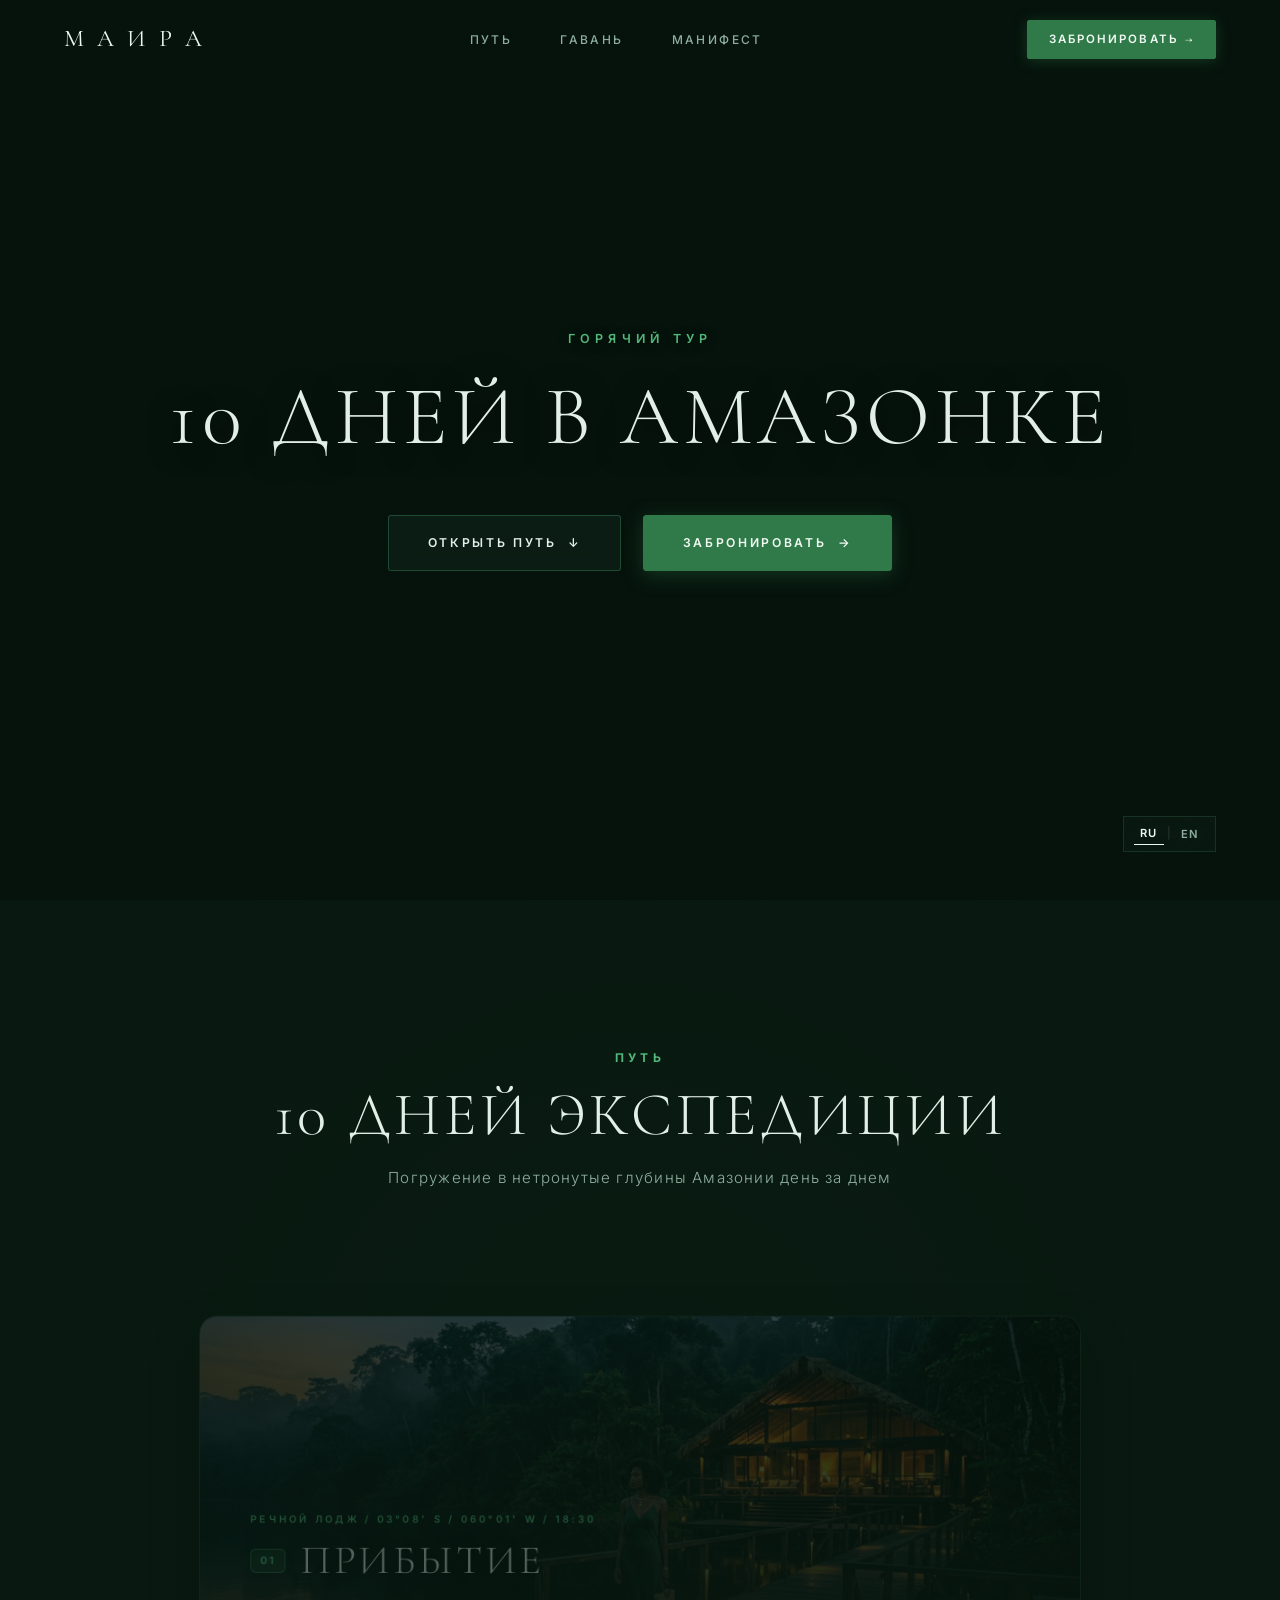
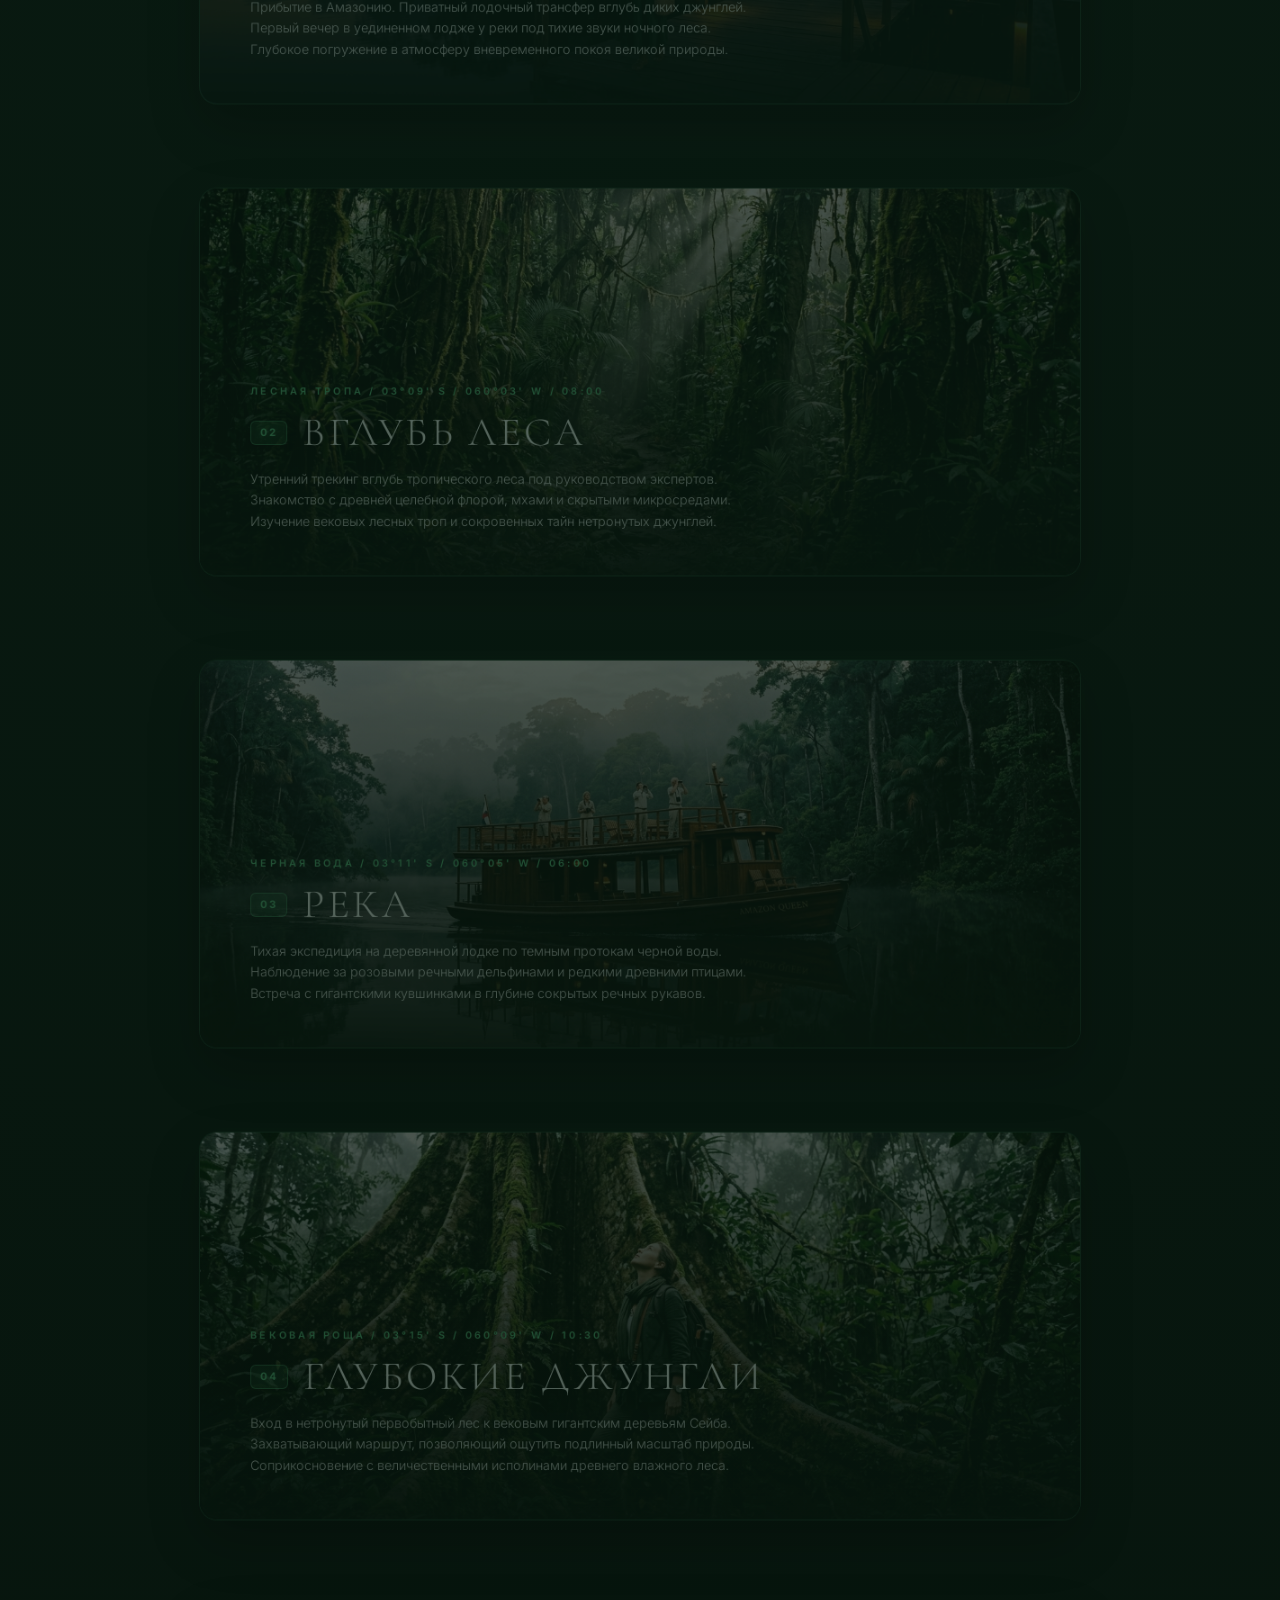
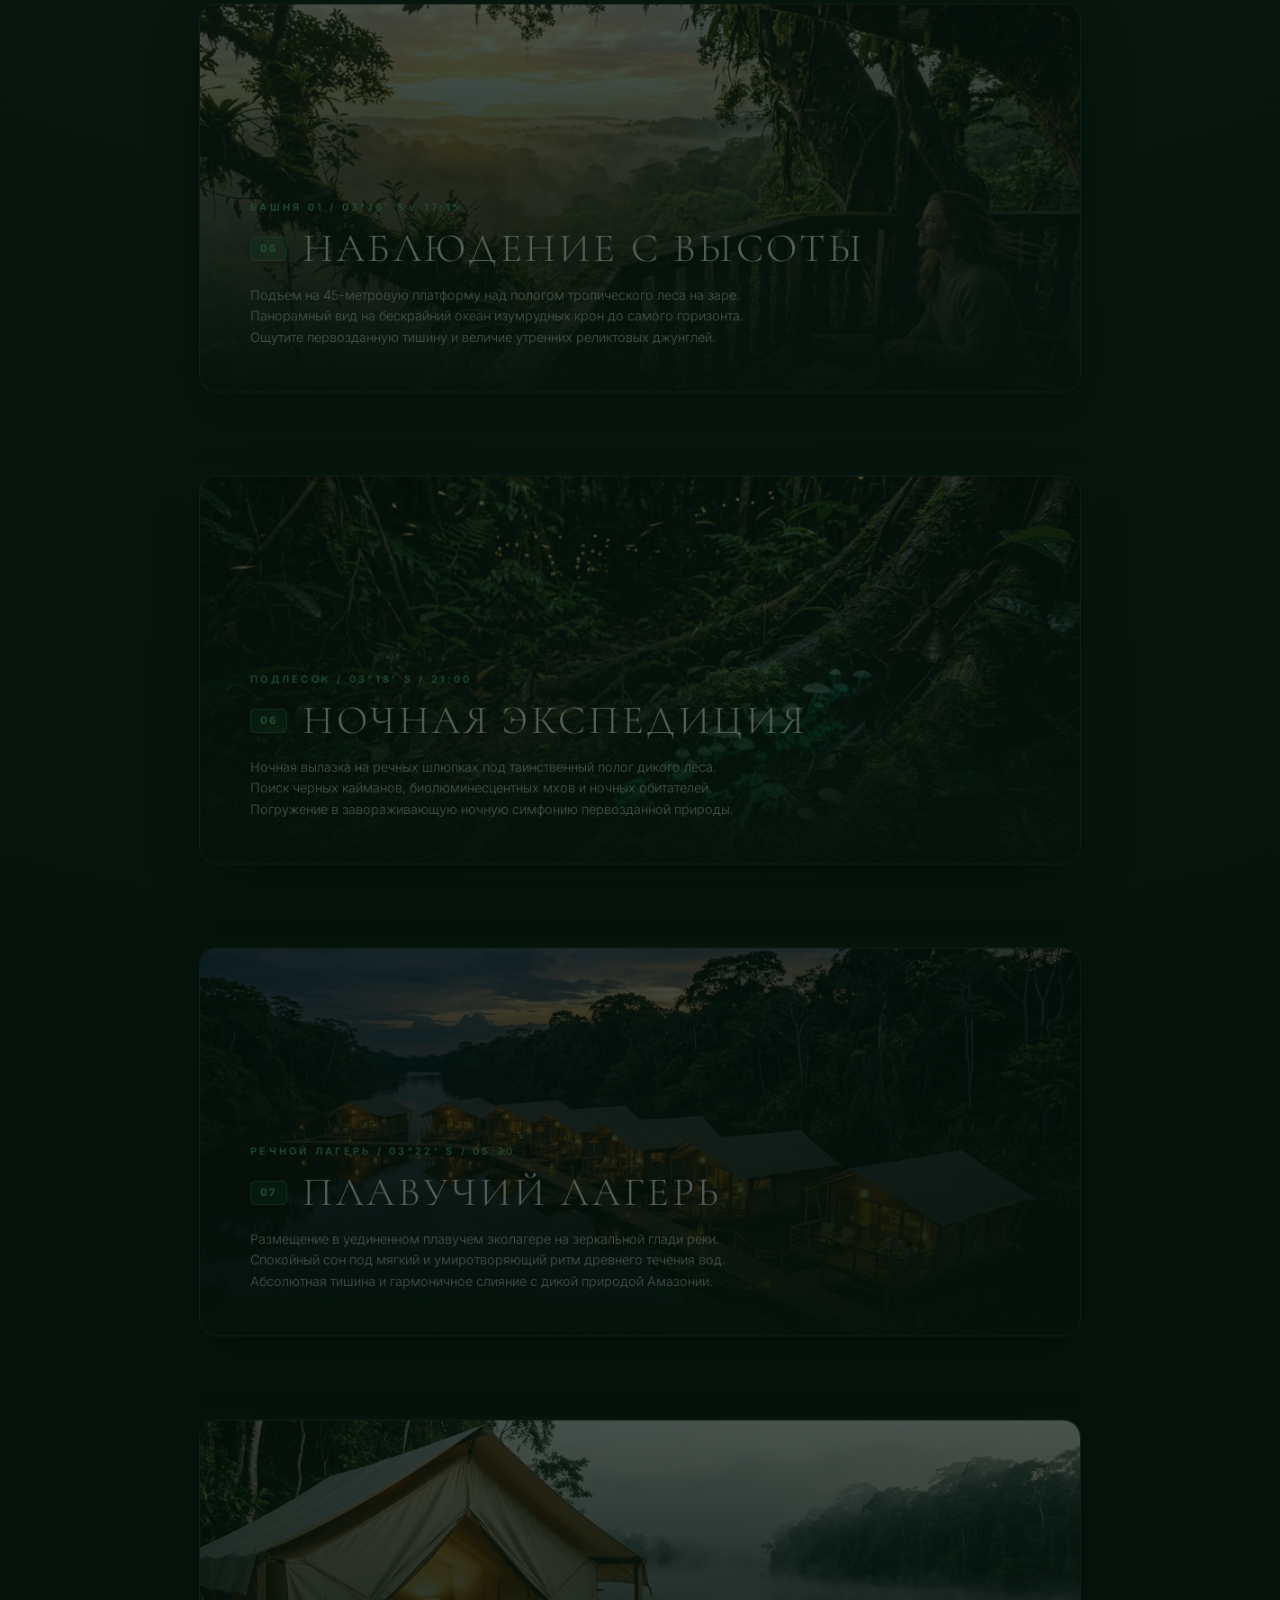
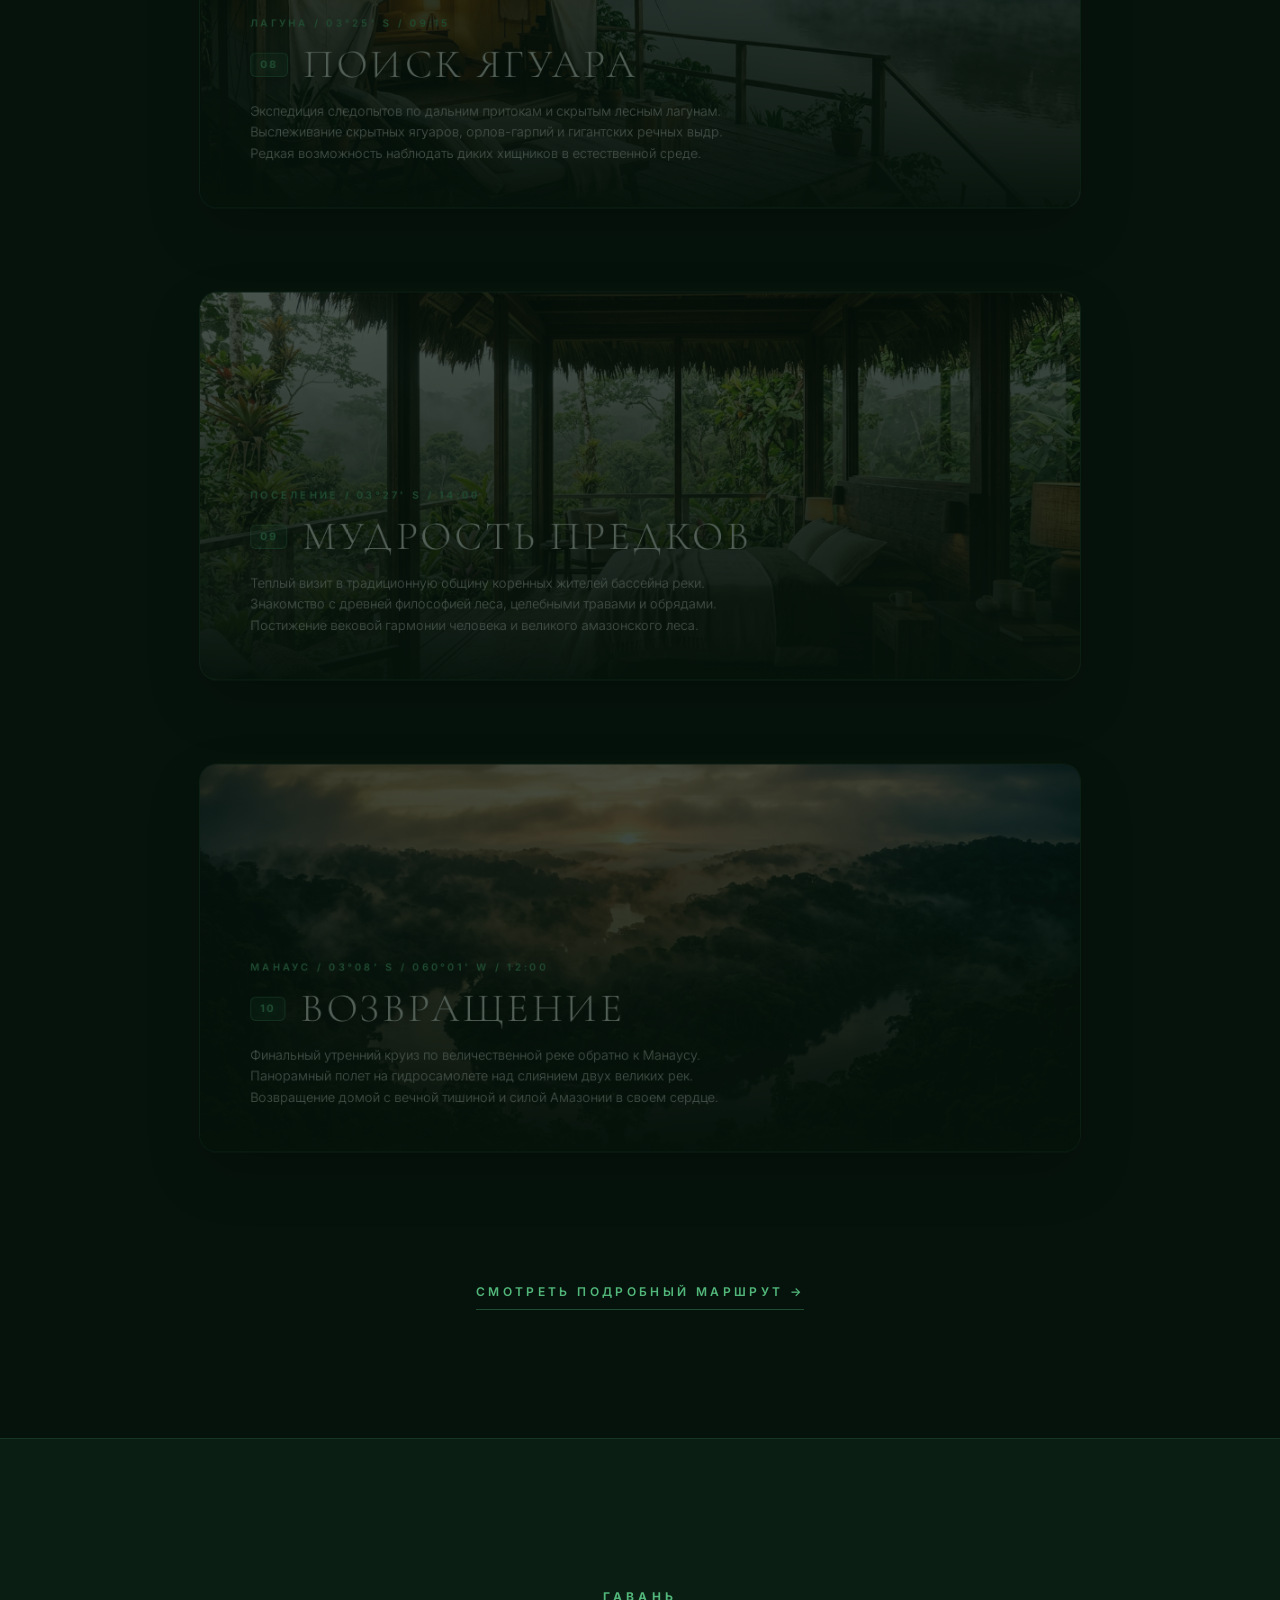
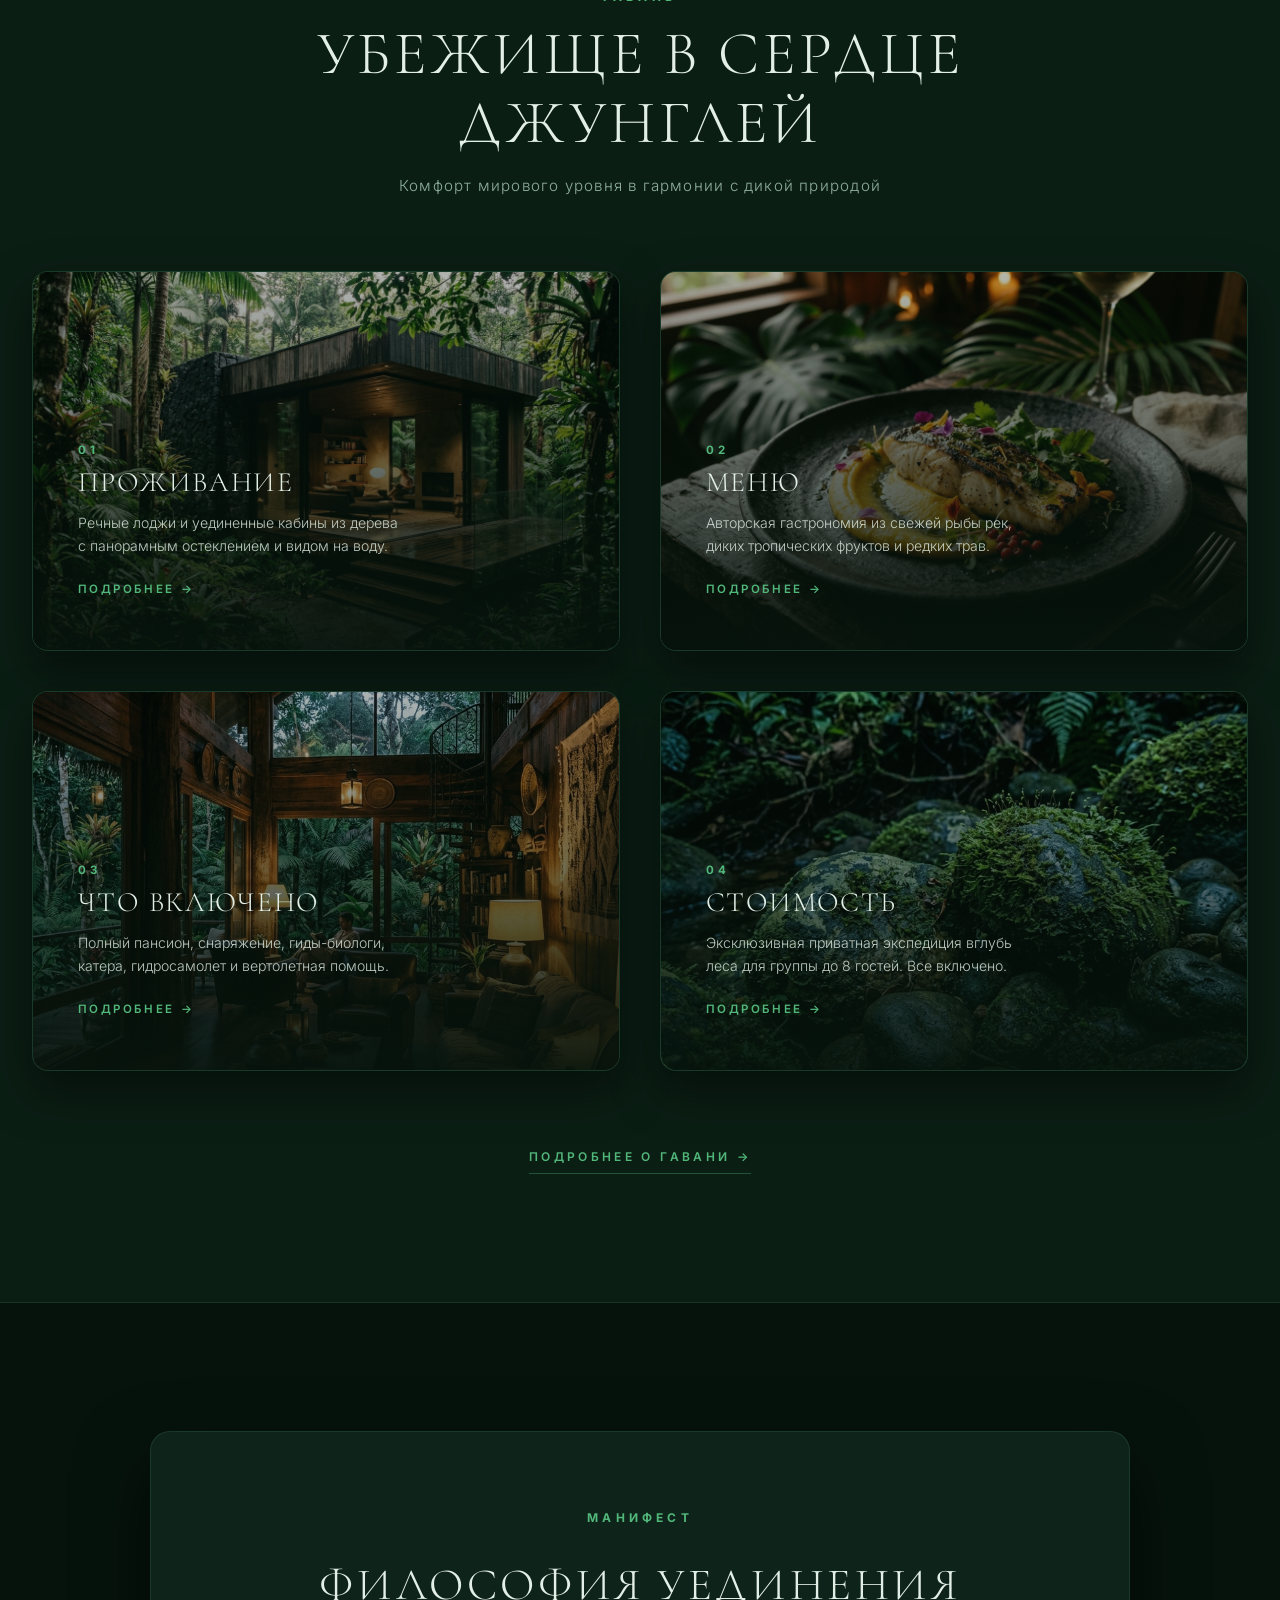
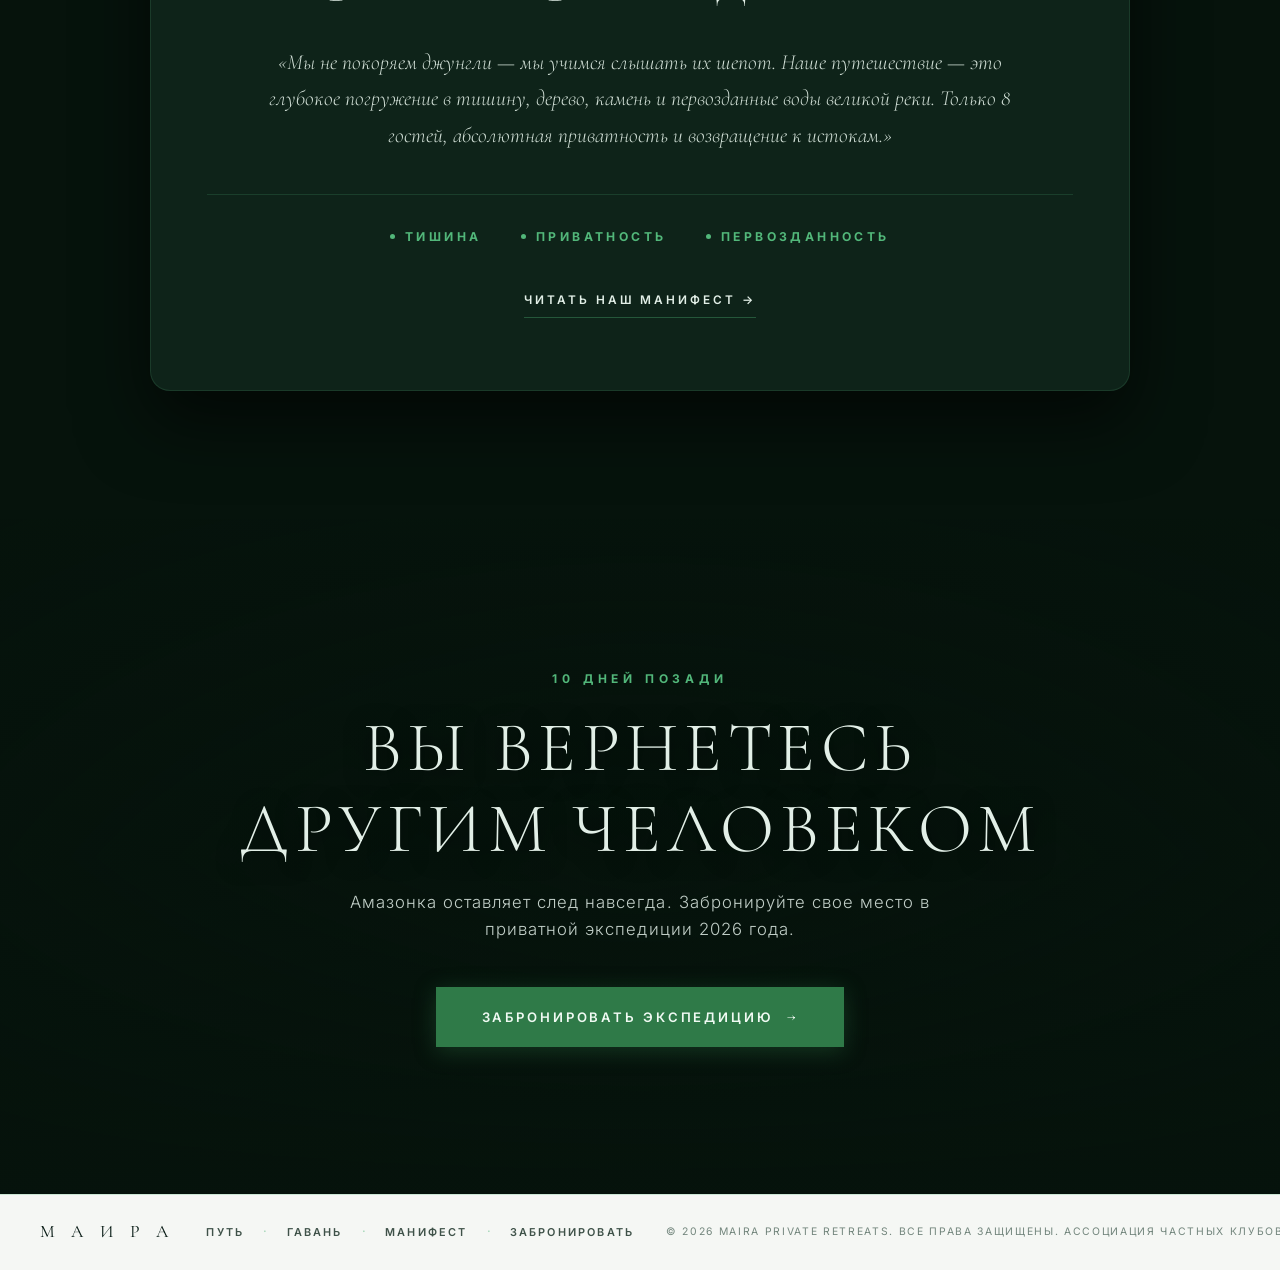
==== index.html @ fe6df848 "style: geometric equal-length lines across all 10 Journey cards and Havens blocks" ====
<!DOCTYPE html>
<html lang="ru">
<head>
  <meta charset="UTF-8">
  <meta name="viewport" content="width=device-width, initial-scale=1.0">
  <title data-translate="site_title">М А И Р А — 10 Дней в Амазонке | Приватная Экспедиция</title>
  <meta name="description" content="Приватная 10-дневная люкс-экспедиция в нетронутое сердце джунглей Амазонки. Убежище тишины, дерева, камня и первозданных вод. Всего 8 гостей.">
  <meta name="keywords" content="Маира, Амазония, экспедиция в Амазонку, приватный тур, экотуризм, люкс отдых, джунгли">
  <meta name="author" content="MAIRA Private Retreats">
  <meta name="robots" content="index, follow">
  
  <!-- Canonical & Alternate -->
  <link rel="canonical" href="https://sokolovskiy20.github.io/maira-amazonia/">
  
  <!-- Favicon & Brand Icons -->
  <link rel="icon" type="image/svg+xml" href="assets/favicon.svg">
  <link rel="alternate icon" type="image/svg+xml" href="assets/favicon.svg">
  <meta name="theme-color" content="#06130C">
  
  <!-- Open Graph / Social Sharing -->
  <meta property="og:type" content="website">
  <meta property="og:site_name" content="MAIRA Amazonia">
  <meta property="og:title" content="М А И Р А — 10 Дней в Амазонке">
  <meta property="og:description" content="Приватная 10-дневная экспедиция в нетронутое сердце джунглей Амазонки. Тишина, первозданность и комфорт для 8 гостей.">
  <meta property="og:image" content="https://sokolovskiy20.github.io/maira-amazonia/assets/hero.jpg">
  <meta property="og:url" content="https://sokolovskiy20.github.io/maira-amazonia/">
  <meta property="og:locale" content="ru_RU">
  
  <!-- Twitter Card -->
  <meta name="twitter:card" content="summary_large_image">
  <meta name="twitter:title" content="М А И Р А — 10 Дней в Амазонке">
  <meta name="twitter:description" content="Приватная 10-дневная экспедиция в нетронутое сердце джунглей Амазонки.">
  <meta name="twitter:image" content="https://sokolovskiy20.github.io/maira-amazonia/assets/hero.jpg">
  
  <!-- JSON-LD Structured Data -->
  <script type="application/ld+json">
  {
    "@context": "https://schema.org",
    "@type": "TouristTrip",
    "name": "MAIRA — 10 Days Deep Amazon Expedition",
    "description": "Exclusive 10-day private rainforest expedition in the Amazon basin for up to 8 guests.",
    "touristType": ["Eco-tourism", "Luxury Travel"],
    "offers": {
      "@type": "Offer",
      "priceCurrency": "USD",
      "price": "14900",
      "availability": "https://schema.org/InStock"
    },
    "provider": {
      "@type": "TravelAgency",
      "name": "MAIRA Private Retreats",
      "url": "https://sokolovskiy20.github.io/maira-amazonia/"
    }
  }
  </script>
  
  <!-- Fonts: Cormorant Garamond for Serif headers & Inter for Grotesque UI -->
  <link rel="preconnect" href="https://fonts.googleapis.com">
  <link rel="preconnect" href="https://fonts.gstatic.com" crossorigin>
  <link href="https://fonts.googleapis.com/css2?family=Cormorant+Garamond:ital,wght@0,300;0,400;0,500;0,600;1,300;1,400&family=Inter:wght@200;300;400;500;600;700&display=swap" rel="stylesheet">
  
  <link rel="stylesheet" href="style.css?v=v206_geometric_line_balance">
</head>
<body>

  <!-- Navigation bar (Glassmorphism) -->
  <nav class="nav-bar">
    <div class="nav-container">
      <a href="index.html" class="nav-logo" data-translate="brand_logo">М А И Р А</a>
      
      <div class="nav-links">
        <a href="journey.html" class="nav-link"><span data-translate="nav_journey">ПУТЬ</span></a>
        <a href="havens.html" class="nav-link"><span data-translate="nav_havens">ГАВАНЬ</span></a>
        <a href="manifesto.html" class="nav-link"><span data-translate="nav_manifesto">МАНИФЕСТ</span></a>
      </div>

      <div class="nav-actions">
        <a href="book.html" class="nav-cta-btn" data-translate="nav_cta">ЗАБРОНИРОВАТЬ <span class="arrow">→</span></a>
      </div>
    </div>
  </nav>

  <!-- Mobile Menu Button -->
  <button class="mobile-nav-toggle" aria-label="Toggle navigation">
    <span class="bar"></span>
    <span class="bar"></span>
  </button>

  <!-- Mobile Overlay Menu -->
  <div class="mobile-menu">
    <div class="mobile-links">
      <a href="journey.html" class="mobile-link"><span data-translate="nav_journey">ПУТЬ</span></a>
      <a href="havens.html" class="mobile-link"><span data-translate="nav_havens">ГАВАНЬ</span></a>
      <a href="manifesto.html" class="mobile-link"><span data-translate="nav_manifesto">МАНИФЕСТ</span></a>
      <a href="book.html" class="mobile-cta-btn" data-translate="nav_cta">ЗАБРОНИРОВАТЬ <span class="arrow">→</span></a>
    </div>
  </div>

  <!-- =========================================================================
       01 — HERO SCREEN (CINEMATIC 100VH)
       ========================================================================= -->
  <section id="sec-hero" class="home-hero-cinematic">
    <div class="hero-video-wrapper">
      <video autoplay muted loop playsinline class="hero-video-el">
        <source src="assets/hero.mp4" type="video/mp4">
      </video>
    </div>
    <div class="hero-overlay"></div>
    
    <div class="hero-center-group">
      <span class="hero-top-label" data-translate="home_h_sub_tag">ГОРЯЧИЙ ТУР</span>
      <h1 class="hero-display-title" data-translate="home_h_title">10 ДНЕЙ В АМАЗОНКЕ</h1>
      
      <!-- 2 Buttons Side-by-Side -->
      <div class="hero-buttons-row">
        <a href="#sec-journey" class="hero-btn-glass">
          <span data-translate="home_btn_journey">ОТКРЫТЬ ПУТЬ</span>
          <span class="arrow">↓</span>
        </a>
        <a href="book.html" class="hero-btn-palm">
          <span data-translate="hero_btn_book_text">ЗАБРОНИРОВАТЬ</span>
          <span class="arrow">→</span>
        </a>
      </div>
    </div>
  </section>


  <!-- =========================================================================
       02 — THE JOURNEY (10 VERTICAL CARDS WITH IPHONE NOTIFICATION SCROLL EFFECT)
       ========================================================================= -->
  <section id="sec-journey" class="home-journey-section">
    <div class="sec-header-center">
      <span class="sec-label" data-translate="nav_journey">ПУТЬ</span>
      <h2 class="sec-title" data-translate="home_journey_title">10 ДНЕЙ ЭКСПЕДИЦИИ</h2>
      <p class="sec-subtitle" data-translate="home_journey_sub">Погружение в нетронутые глубины Амазонии день за днем</p>
    </div>

    <!-- iPhone-style Notification Stack Container -->
    <div class="iphone-stack-wrapper">
      <div class="iphone-scroll-stack" id="iphone-journey-stack">
        
        <!-- Day 01 -->
        <article class="iphone-card" data-day="1">
          <div class="iphone-card-bg">
            <img src="assets/day1.jpg" alt="Arrival" loading="lazy">
          </div>
          <div class="iphone-card-gradient"></div>
          <div class="iphone-card-content">
            <div class="iphone-card-meta" data-translate="day1_meta">РЕЧНОЙ ЛОДЖ / 03°08' S / 060°01' W / 18:30</div>
            <div class="iphone-card-header">
              <span class="iphone-day-num">01</span>
              <h3 class="iphone-card-title" data-translate="home_day1_title">ПРИБЫТИЕ</h3>
            </div>
            <p class="iphone-card-desc" data-translate="home_day1_desc">Прибытие в Амазонию. Приватный лодочный трансфер вглубь диких джунглей.<br>Первый вечер в уединенном лодже у реки под тихие звуки ночного леса.<br>Глубокое погружение в атмосферу вневременного покоя великой природы.</p>
          </div>
        </article>

        <!-- Day 02 -->
        <article class="iphone-card" data-day="2">
          <div class="iphone-card-bg">
            <img src="assets/day2.jpg" alt="Into the Forest" loading="lazy">
          </div>
          <div class="iphone-card-gradient"></div>
          <div class="iphone-card-content">
            <div class="iphone-card-meta" data-translate="day2_meta">ЛЕСНАЯ ТРОПА / 03°09' S / 060°03' W / 08:00</div>
            <div class="iphone-card-header">
              <span class="iphone-day-num">02</span>
              <h3 class="iphone-card-title" data-translate="home_day2_title">ВГЛУБЬ ЛЕСА</h3>
            </div>
            <p class="iphone-card-desc" data-translate="home_day2_desc">Утренний трекинг вглубь тропического леса под руководством экспертов.<br>Знакомство с древней целебной флорой, мхами и скрытыми микросредами.<br>Изучение вековых лесных троп и сокровенных тайн нетронутых джунглей.</p>
          </div>
        </article>

        <!-- Day 03 -->
        <article class="iphone-card" data-day="3">
          <div class="iphone-card-bg">
            <img src="assets/day3.jpg" alt="River" loading="lazy">
          </div>
          <div class="iphone-card-gradient"></div>
          <div class="iphone-card-content">
            <div class="iphone-card-meta" data-translate="day3_meta">ЧЕРНАЯ ВОДА / 03°11' S / 060°05' W / 06:00</div>
            <div class="iphone-card-header">
              <span class="iphone-day-num">03</span>
              <h3 class="iphone-card-title" data-translate="home_day3_title">РЕКА</h3>
            </div>
            <p class="iphone-card-desc" data-translate="home_day3_desc">Тихая экспедиция на деревянной лодке по темным протокам черной воды.<br>Наблюдение за розовыми речными дельфинами и редкими древними птицами.<br>Встреча с гигантскими кувшинками в глубине сокрытых речных рукавов.</p>
          </div>
        </article>

        <!-- Day 04 -->
        <article class="iphone-card" data-day="4">
          <div class="iphone-card-bg">
            <img src="assets/day4.jpg" alt="Deep Jungle" loading="lazy">
          </div>
          <div class="iphone-card-gradient"></div>
          <div class="iphone-card-content">
            <div class="iphone-card-meta" data-translate="day4_meta">ВЕКОВАЯ РОЩА / 03°15' S / 060°09' W / 10:30</div>
            <div class="iphone-card-header">
              <span class="iphone-day-num">04</span>
              <h3 class="iphone-card-title" data-translate="home_day4_title">ГЛУБОКИЕ ДЖУНГЛИ</h3>
            </div>
            <p class="iphone-card-desc" data-translate="home_day4_desc">Вход в нетронутый первобытный лес к вековым гигантским деревьям Сейба.<br>Захватывающий маршрут, позволяющий ощутить подлинный масштаб природы.<br>Соприкосновение с величественными исполинами древнего влажного леса.</p>
          </div>
        </article>

        <!-- Day 05 -->
        <article class="iphone-card" data-day="5">
          <div class="iphone-card-bg">
            <img src="assets/day5.jpg" alt="Canopy Observation" loading="lazy">
          </div>
          <div class="iphone-card-gradient"></div>
          <div class="iphone-card-content">
            <div class="iphone-card-meta" data-translate="day5_meta">БАШНЯ 01 / 03°16' S / 17:15</div>
            <div class="iphone-card-header">
              <span class="iphone-day-num">05</span>
              <h3 class="iphone-card-title" data-translate="home_day5_title">НАБЛЮДЕНИЕ С ВЫСОТЫ</h3>
            </div>
            <p class="iphone-card-desc" data-translate="home_day5_desc">Подъем на 45-метровую платформу над пологом тропического леса на заре.<br>Панорамный вид на бескрайний океан изумрудных крон до самого горизонта.<br>Ощутите первозданную тишину и величие утренних реликтовых джунглей.</p>
          </div>
        </article>

        <!-- Day 06 -->
        <article class="iphone-card" data-day="6">
          <div class="iphone-card-bg">
            <img src="assets/day6.jpg" alt="Night Expedition" loading="lazy">
          </div>
          <div class="iphone-card-gradient"></div>
          <div class="iphone-card-content">
            <div class="iphone-card-meta" data-translate="day6_meta">ПОДЛЕСОК / 03°18' S / 21:00</div>
            <div class="iphone-card-header">
              <span class="iphone-day-num">06</span>
              <h3 class="iphone-card-title" data-translate="home_day6_title">НОЧНАЯ ЭКСПЕДИЦИЯ</h3>
            </div>
            <p class="iphone-card-desc" data-translate="home_day6_desc">Ночная вылазка на речных шлюпках под таинственный полог дикого леса.<br>Поиск черных кайманов, биолюминесцентных мхов и ночных обитателей.<br>Погружение в завораживающую ночную симфонию первозданной природы.</p>
          </div>
        </article>

        <!-- Day 07 -->
        <article class="iphone-card" data-day="7">
          <div class="iphone-card-bg">
            <img src="assets/day7.jpg" alt="Floating Camp" loading="lazy">
          </div>
          <div class="iphone-card-gradient"></div>
          <div class="iphone-card-content">
            <div class="iphone-card-meta" data-translate="day7_meta">РЕЧНОЙ ЛАГЕРЬ / 03°22' S / 05:30</div>
            <div class="iphone-card-header">
              <span class="iphone-day-num">07</span>
              <h3 class="iphone-card-title" data-translate="home_day7_title">ПЛАВУЧИЙ ЛАГЕРЬ</h3>
            </div>
            <p class="iphone-card-desc" data-translate="home_day7_desc">Размещение в уединенном плавучем эколагере на зеркальной глади реки.<br>Спокойный сон под мягкий и умиротворяющий ритм древнего течения вод.<br>Абсолютная тишина и гармоничное слияние с дикой природой Амазонии.</p>
          </div>
        </article>

        <!-- Day 08 -->
        <article class="iphone-card" data-day="8">
          <div class="iphone-card-bg">
            <img src="assets/camp.jpg" alt="Jaguar Trail" loading="lazy">
          </div>
          <div class="iphone-card-gradient"></div>
          <div class="iphone-card-content">
            <div class="iphone-card-meta" data-translate="day8_meta">ЛАГУНА / 03°25' S / 09:15</div>
            <div class="iphone-card-header">
              <span class="iphone-day-num">08</span>
              <h3 class="iphone-card-title" data-translate="home_day8_title">ПОИСК ЯГУАРА</h3>
            </div>
            <p class="iphone-card-desc" data-translate="home_day8_desc">Экспедиция следопытов по дальним притокам и скрытым лесным лагунам.<br>Выслеживание скрытных ягуаров, орлов-гарпий и гигантских речных выдр.<br>Редкая возможность наблюдать диких хищников в естественной среде.</p>
          </div>
        </article>

        <!-- Day 09 -->
        <article class="iphone-card" data-day="9">
          <div class="iphone-card-bg">
            <img src="assets/lodge.jpg" alt="Indigenous Wisdom" loading="lazy">
          </div>
          <div class="iphone-card-gradient"></div>
          <div class="iphone-card-content">
            <div class="iphone-card-meta" data-translate="day9_meta">ПОСЕЛЕНИЕ / 03°27' S / 14:00</div>
            <div class="iphone-card-header">
              <span class="iphone-day-num">09</span>
              <h3 class="iphone-card-title" data-translate="home_day9_title">МУДРОСТЬ ПРЕДКОВ</h3>
            </div>
            <p class="iphone-card-desc" data-translate="home_day9_desc">Теплый визит в традиционную общину коренных жителей бассейна реки.<br>Знакомство с древней философией леса, целебными травами и обрядами.<br>Постижение вековой гармонии человека и великого амазонского леса.</p>
          </div>
        </article>

        <!-- Day 10 -->
        <article class="iphone-card" data-day="10">
          <div class="iphone-card-bg">
            <img src="assets/hero.jpg" alt="Return" loading="lazy">
          </div>
          <div class="iphone-card-gradient"></div>
          <div class="iphone-card-content">
            <div class="iphone-card-meta" data-translate="day10_meta">МАНАУС / 03°08' S / 060°01' W / 12:00</div>
            <div class="iphone-card-header">
              <span class="iphone-day-num">10</span>
              <h3 class="iphone-card-title" data-translate="home_day10_title">ВОЗВРАЩЕНИЕ</h3>
            </div>
            <p class="iphone-card-desc" data-translate="home_day10_desc">Финальный утренний круиз по величественной реке обратно к Манаусу.<br>Панорамный полет на гидросамолете над слиянием двух великих рек.<br>Возвращение домой с вечной тишиной и силой Амазонии в своем сердце.</p>
          </div>
        </article>

      </div>
    </div>

    <div class="sec-bottom-cta">
      <a href="journey.html" class="journey-full-btn" data-translate="home_journey_full_btn">СМОТРЕТЬ ПОДРОБНЫЙ МАРШРУТ →</a>
    </div>
  </section>


  <!-- =========================================================================
       03 — HAVENS (4 CARDS: ACCOMMODATION, MENU, INCLUSIONS, PRICING)
       ========================================================================= -->
  <section id="sec-havens" class="home-havens-section">
    <div class="sec-header-center">
      <span class="sec-label" data-translate="nav_havens">ГАВАНЬ</span>
      <h2 class="sec-title" data-translate="home_havens_sec_title">УБЕЖИЩЕ В СЕРДЦЕ ДЖУНГЛЕЙ</h2>
      <p class="sec-subtitle" data-translate="home_havens_sec_sub">Комфорт мирового уровня в гармонии с дикой природой</p>
    </div>

    <div class="haven-four-grid">
      
      <!-- Card 1: Accommodation -->
      <a href="havens.html#haven-sec-01" class="haven-box-card">
        <div class="haven-box-img-wrapper">
          <img src="assets/cabin.jpg" alt="Accommodation" loading="lazy">
        </div>
        <div class="haven-box-overlay"></div>
        <div class="haven-box-content">
          <span class="haven-box-num">01</span>
          <h3 class="haven-box-title" data-translate="home_havens_c1_title">ПРОЖИВАНИЕ</h3>
          <p class="haven-box-desc" data-translate="home_havens_c1_desc">Речные лоджи и уединенные кабины из дерева<br>с панорамным остеклением и видом на воду.</p>
          <span class="haven-box-link">Подробнее <span class="arrow">→</span></span>
        </div>
      </a>

      <!-- Card 2: Menu -->
      <a href="havens.html#haven-sec-04" class="haven-box-card">
        <div class="haven-box-img-wrapper">
          <img src="assets/food_dish_new.jpg" alt="Menu" loading="lazy">
        </div>
        <div class="haven-box-overlay"></div>
        <div class="haven-box-content">
          <span class="haven-box-num">02</span>
          <h3 class="haven-box-title" data-translate="home_havens_c2_title">МЕНЮ</h3>
          <p class="haven-box-desc" data-translate="home_havens_c2_desc">Авторская гастрономия из свежей рыбы рек,<br>диких тропических фруктов и редких трав.</p>
          <span class="haven-box-link">Подробнее <span class="arrow">→</span></span>
        </div>
      </a>

      <!-- Card 3: Inclusions -->
      <a href="havens.html#haven-sec-06" class="haven-box-card">
        <div class="haven-box-img-wrapper">
          <img src="assets/haven_wood.jpg" alt="Inclusions" loading="lazy">
        </div>
        <div class="haven-box-overlay"></div>
        <div class="haven-box-content">
          <span class="haven-box-num">03</span>
          <h3 class="haven-box-title" data-translate="home_havens_c3_title">ЧТО ВКЛЮЧЕНО</h3>
          <p class="haven-box-desc" data-translate="home_havens_c3_desc">Полный пансион, снаряжение, гиды-биологи,<br>катера, гидросамолет и вертолетная помощь.</p>
          <span class="haven-box-link">Подробнее <span class="arrow">→</span></span>
        </div>
      </a>

      <!-- Card 4: Pricing -->
      <a href="havens.html#haven-sec-pricing" class="haven-box-card">
        <div class="haven-box-img-wrapper">
          <img src="assets/haven_stone.jpg" alt="Pricing" loading="lazy">
        </div>
        <div class="haven-box-overlay"></div>
        <div class="haven-box-content">
          <span class="haven-box-num">04</span>
          <h3 class="haven-box-title" data-translate="home_havens_c4_title">СТОИМОСТЬ</h3>
          <p class="haven-box-desc" data-translate="home_havens_c4_desc">Эксклюзивная приватная экспедиция вглубь<br>леса для группы до 8 гостей. Все включено.</p>
          <span class="haven-box-link">Подробнее <span class="arrow">→</span></span>
        </div>
      </a>

    </div>

    <div class="sec-bottom-cta">
      <a href="havens.html" class="haven-full-btn" data-translate="home_havens_full_btn">ПОДРОБНЕЕ О ГАВАНИ →</a>
    </div>
  </section>


  <!-- =========================================================================
       04 — MANIFESTO SHORT SECTION
       ========================================================================= -->
  <section id="sec-manifesto" class="home-manifesto-section">
    <div class="manifesto-card-container">
      <div class="manifesto-card-glass">
        <span class="sec-label" data-translate="nav_manifesto">МАНИФЕСТ</span>
        <h2 class="manifesto-quote-title" data-translate="home_manifesto_title">ФИЛОСОФИЯ УЕДИНЕНИЯ</h2>
        
        <p class="manifesto-quote-body" data-translate="home_manifesto_quote">
          «Мы не покоряем джунгли — мы учимся слышать их шепот. Наше путешествие — это глубокое погружение в тишину, первозданную воду и древний лес. Только 8 гостей и абсолютная приватность.»
        </p>

        <div class="manifesto-pillars-row">
          <div class="manifesto-pillar-item">
            <span class="pillar-dot"></span>
            <span data-translate="home_man_p1_title">ТИШИНА</span>
          </div>
          <div class="manifesto-pillar-item">
            <span class="pillar-dot"></span>
            <span data-translate="home_man_p2_title">ПРИВАТНОСТЬ</span>
          </div>
          <div class="manifesto-pillar-item">
            <span class="pillar-dot"></span>
            <span data-translate="home_man_p3_title">ПЕРВОЗДАННОСТЬ</span>
          </div>
        </div>

        <div class="manifesto-cta-row">
          <a href="manifesto.html" class="manifesto-full-btn" data-translate="home_manifesto_full_btn">ЧИТАТЬ НАШ МАНИФЕСТ →</a>
        </div>
      </div>
    </div>
  </section>


  <!-- =========================================================================
       05 — FINALE (10 DAYS BEHIND & CALL TO ACTION WITH VIDEO)
       ========================================================================= -->
  <section id="sec-finale" class="home-finale-section">
    <div class="finale-bg-wrapper">
      <video autoplay muted loop playsinline class="finale-bg-video">
        <source src="assets/finale.mp4" type="video/mp4">
      </video>
    </div>
    <div class="finale-dark-overlay"></div>
    
    <div class="finale-content-inner">
      <span class="finale-tag" data-translate="home_finale_title">10 ДНЕЙ ПОЗАДИ</span>
      <h2 class="finale-hero-title" data-translate="home_finale_sub">ВЫ ВЕРНЕТЕСЬ ДРУГИМ ЧЕЛОВЕКОМ</h2>
      <p class="finale-hero-desc" data-translate="home_finale_desc">Амазонка оставляет след навсегда. Забронируйте свое место в приватной экспедиции 2026 года.</p>
      
      <div class="finale-cta-box">
        <a href="book.html" class="btn-booking finale-primary-btn">
          <span data-translate="home_finale_btn">ЗАБРОНИРОВАТЬ ЭКСПЕДИЦИЮ</span>
          <span class="arrow">→</span>
        </a>
      </div>
    </div>
  </section>


  <!-- =========================================================================
       06 — FOOTER
       ========================================================================= -->
  <footer class="footer">
    <div class="footer-container">
      <div class="footer-brand">
        <a href="index.html" class="footer-logo" data-translate="brand_logo">М А И Р А</a>
      </div>

      <nav class="footer-nav">
        <a href="journey.html" data-translate="nav_journey">ПУТЬ</a>
        <span class="footer-dot">·</span>
        <a href="havens.html" data-translate="nav_havens">ГАВАНЬ</a>
        <span class="footer-dot">·</span>
        <a href="manifesto.html" data-translate="nav_manifesto">МАНИФЕСТ</a>
        <span class="footer-dot">·</span>
        <a href="book.html" data-translate="footer_nav_book">ЗАБРОНИРОВАТЬ</a>
      </nav>

      <div class="footer-copy" data-translate="footer_copyright">
        &copy; 2026 MAIRA PRIVATE RETREATS
      </div>
    </div>
  </footer>

  <!-- Floating Language Switcher -->
  <div class="floating-lang-switcher">
    <button class="lang-btn active" data-lang="ru">RU</button>
    <span class="lang-separator">|</span>
    <button class="lang-btn" data-lang="en">EN</button>
  </div>

  <script src="main.js?v=v186_small_green_numbers"></script>
</body>
</html>
---- style.css ----
@import url('https://fonts.googleapis.com/css2?family=Cormorant+Garamond:ital,wght@0,300;0,400;0,500;0,600;1,300;1,400&family=Inter:wght@300;400;500;600;700&display=swap');

/* 
 * AMAZON — 10 Days Deep Green Luxury Expedition
 * Design Tokens & Style System
 */

:root {
  /* Tropical Deep Emerald Forest Palette */
  --bg-black: #06130C;
  --ivory: #E2EFE7;
  --muted-stone: #8EAEA0;
  --light-gray: #D5E8DD;
  --deep-forest: #0B1E14;

  /* Color Palette - Botanical & Forest */
  --deep-jungle: #06130C;
  --forest: #0B1E14;
  --moss: #12281C;
  --stone: #8EAEA0;
  --dark-wood: #08160E;
  --mist: #E2EFE7;
  --white: #ECF8F1;
  
  /* Text colors with soft mint undertones */
  --text-primary: #E2EFE7;
  --text-muted: #8EAEA0;
  --text-highlight: #ECF8F1;
  --accent-gold: #52B77A;
  --accent-mint: #6DC58D;

  /* Lush Palm Leaf Button Colors */
  --palm-green: #2F7A48;
  --palm-green-hover: #389357;
  --palm-green-active: #26663C;
  --btn-bg: #2F7A48;
  --btn-text: #F0FAF3;
  --btn-glow: rgba(47, 122, 72, 0.35);

  /* Botanical Glass & Surface Properties */
  --glass-bg: rgba(11, 28, 19, 0.65);
  --glass-border: rgba(74, 148, 104, 0.22);
  --glass-blur: blur(20px);
  --card-botanical: #0E2319;
  --card-botanical-border: rgba(74, 148, 104, 0.2);

  /* Fonts */
  --font-serif: 'Cormorant Garamond', Georgia, serif;
  --font-sans: 'Inter', -apple-system, sans-serif;
  
  /* Layout constraints */
  --max-width: 1440px;
  --header-height: 80px;
  --content-padding-left: max(4rem, calc((100vw - var(--max-width)) / 2 + 4rem));
  --content-padding-right: max(4rem, calc((100vw - var(--max-width)) / 2 + 4rem));
}

/* Reset & Base Styles */
*, *::before, *::after {
  box-sizing: border-box;
  margin: 0;
  padding: 0;
}

html {
  scroll-behavior: smooth;
  background-color: var(--deep-jungle);
  color: var(--text-primary);
  font-family: var(--font-sans);
  font-size: 16px;
  -webkit-font-smoothing: antialiased;
}

body {
  overflow-x: hidden;
  line-height: 1.6;
}

/* Page Transition Overlay (Safari-friendly) */
.page-transition-overlay {
  position: fixed;
  inset: 0;
  background-color: #071009;
  z-index: 999999;
  pointer-events: none;
  opacity: 1;
  transition: opacity 0.4s cubic-bezier(0.25, 0.46, 0.45, 0.94);
}

.page-transition-overlay.fade-out {
  opacity: 0;
}

a {
  color: inherit;
  text-decoration: none;
}

ul {
  list-style: none;
}

img {
  max-width: 100%;
  height: auto;
  display: block;
}

/* Custom Scrollbar */
::-webkit-scrollbar {
  width: 6px;
}
::-webkit-scrollbar-track {
  background: var(--deep-jungle);
}
::-webkit-scrollbar-thumb {
  background: var(--moss);
  border-radius: 3px;
}
::-webkit-scrollbar-thumb:hover {
  background: var(--stone);
}

/* Layout Utilities */
.section-tag {
  font-size: 0.75rem;
  letter-spacing: 0.3em;
  color: var(--stone);
  text-transform: uppercase;
  margin-bottom: 2rem;
  font-weight: 500;
}

.section-tag-light {
  font-size: 0.75rem;
  letter-spacing: 0.3em;
  color: var(--moss);
  text-transform: uppercase;
  margin-bottom: 2rem;
  font-weight: 500;
}

.serif-italic {
  font-family: var(--font-serif);
  font-style: italic;
  font-weight: 400;
}

/* Header & Navigation */
.nav-bar {
  position: fixed;
  top: 0;
  left: 0;
  width: 100%;
  height: var(--header-height);
  z-index: 1000;
  background: transparent;
  border-bottom: 1px solid transparent;
  backdrop-filter: none;
  -webkit-backdrop-filter: none;
  transition: all 0.5s cubic-bezier(0.25, 0.8, 0.25, 1);
}

.nav-bar.scrolled {
  background: rgba(6, 19, 12, 0.6);
  backdrop-filter: blur(20px);
  -webkit-backdrop-filter: blur(20px);
  border-bottom: 1px solid rgba(163, 155, 137, 0.14);
}

.nav-container {
  max-width: var(--max-width);
  height: 100%;
  margin: 0 auto;
  padding: 0 4rem;
  display: flex;
  justify-content: space-between;
  align-items: center;
}

.nav-logo {
  font-family: var(--font-serif);
  font-size: 1.5rem;
  letter-spacing: 0.15em;
  font-weight: 400;
  color: var(--white);
  position: relative;
}

.nav-links {
  display: flex;
  gap: 3rem;
}

.nav-link {
  font-size: 0.75rem;
  font-weight: 500;
  letter-spacing: 0.2em;
  color: var(--text-muted);
  transition: color 0.3s ease;
  position: relative;
  padding: 0.5rem 0;
}


.nav-link::after {
  content: '';
  position: absolute;
  bottom: 0;
  left: 0;
  width: 0;
  height: 1px;
  background-color: var(--mist);
  transition: width 0.3s ease;
}

.nav-link:hover, .nav-link.active {
  color: var(--text-highlight);
}

.nav-link:hover::after, .nav-link.active::after {
  width: 100%;
}

.nav-cta-btn {
  font-size: 0.72rem;
  font-weight: 600;
  letter-spacing: 0.18em;
  color: var(--btn-text);
  background-color: var(--palm-green);
  border: 1px solid var(--palm-green);
  padding: 0.55rem 1.3rem;
  border-radius: 2px;
  display: flex;
  align-items: center;
  gap: 0.4rem;
  transition: all 0.35s ease;
  box-shadow: 0 2px 14px var(--btn-glow);
}

.nav-cta-btn:hover {
  gap: 0.65rem;
  background-color: var(--palm-green-hover);
  border-color: var(--palm-green-hover);
  color: #FFFFFF;
  box-shadow: 0 4px 20px rgba(56, 147, 87, 0.5);
  transform: translateY(-1px);
}

.nav-cta-btn .arrow {
  font-family: var(--font-serif);
}

.nav-actions {
  display: flex;
  align-items: center;
  gap: 2.5rem;
}

.floating-lang-switcher {
  position: fixed;
  bottom: 3rem;
  right: 4rem;
  z-index: 1000;
  display: flex;
  align-items: center;
  gap: 0.2rem;
  background: var(--glass-bg);
  backdrop-filter: var(--glass-blur);
  -webkit-backdrop-filter: var(--glass-blur);
  border: 1px solid var(--glass-border);
  padding: 0.4rem 0.6rem;
  transition: opacity 0.3s ease, transform 0.3s ease;
}

.lang-btn {
  background: none;
  border: none;
  color: var(--text-muted);
  cursor: pointer;
  padding: 0.2rem 0.4rem;
  transition: color 0.3s ease;
  font-family: var(--font-sans);
  font-size: 0.7rem;
  font-weight: 600;
  letter-spacing: 0.1em;
  outline: none;
}

.lang-btn.active {
  color: var(--text-highlight);
  border-bottom: 1px solid var(--text-highlight);
}

.lang-btn:hover {
  color: var(--text-highlight);
}

.lang-separator {
  color: rgba(255, 255, 255, 0.15);
  font-size: 0.7rem;
  user-select: none;
}

@media (max-width: 576px) {
  .floating-lang-switcher {
    bottom: 1.5rem;
    right: 1.5rem;
  }
}

/* Mobile Nav Toggle */
.mobile-nav-toggle {
  display: none;
  position: fixed;
  top: 1.5rem;
  right: 1.5rem;
  z-index: 1001;
  background: none;
  border: none;
  cursor: pointer;
  padding: 0.5rem;
}

.mobile-nav-toggle .bar {
  display: block;
  width: 25px;
  height: 1px;
  background-color: var(--mist);
  margin: 6px 0;
  transition: transform 0.3s ease, background-color 0.3s ease;
}

.mobile-nav-toggle.open .bar:nth-child(1) {
  transform: translateY(3.5px) rotate(45deg);
}

.mobile-nav-toggle.open .bar:nth-child(2) {
  transform: translateY(-3.5px) rotate(-45deg);
}

/* Mobile Menu */
.mobile-menu {
  position: fixed;
  top: 0;
  left: 0;
  width: 100vw;
  height: 100vh;
  z-index: 999;
  background: var(--deep-jungle);
  display: flex;
  justify-content: center;
  align-items: center;
  opacity: 0;
  pointer-events: none;
  transition: opacity 0.4s ease;
}

.mobile-menu.open {
  opacity: 1;
  pointer-events: auto;
}

.mobile-links {
  display: flex;
  flex-direction: column;
  align-items: center;
  gap: 2.5rem;
}

.mobile-link {
  font-size: 1.25rem;
  letter-spacing: 0.25em;
  color: var(--text-muted);
}


.mobile-cta-btn {
  font-size: 0.95rem;
  font-weight: 600;
  letter-spacing: 0.18em;
  color: var(--btn-text);
  background-color: var(--palm-green);
  border: 1px solid var(--palm-green);
  padding: 0.85rem 1.8rem;
  border-radius: 2px;
  margin-top: 1.5rem;
  display: flex;
  align-items: center;
  gap: 0.5rem;
  box-shadow: 0 4px 18px var(--btn-glow);
  text-transform: uppercase;
}

/* Buttons */
.btn {
  display: inline-block;
  font-size: 0.75rem;
  font-weight: 500;
  letter-spacing: 0.25em;
  padding: 1.25rem 2.5rem;
  transition: background-color 0.3s ease, border-color 0.3s ease, color 0.3s ease, transform 0.2s ease;
  cursor: pointer;
  text-align: center;
}

.btn-primary {
  background-color: var(--mist);
  color: var(--deep-jungle);
  border: 1px solid var(--mist);
}

.btn-primary:hover {
  background-color: transparent;
  color: var(--white);
  border-color: var(--white);
}

.btn-outline {
  background-color: transparent;
  color: var(--white);
  border: 1px solid rgba(255, 255, 255, 0.3);
}

.btn-outline:hover {
  border-color: var(--white);
  background-color: rgba(255, 255, 255, 0.05);
}

/* Glassmorphism Cards */
.glass-card {
  background: rgba(13, 42, 32, 0.25);
  backdrop-filter: blur(15px);
  -webkit-backdrop-filter: blur(15px);
  border: 1px solid rgba(216, 221, 213, 0.08);
  transition: transform 0.4s cubic-bezier(0.25, 1, 0.5, 1), border-color 0.4s ease, box-shadow 0.4s ease;
}

.glass-card:hover {
  transform: translateY(-5px);
  border-color: rgba(216, 221, 213, 0.18);
  box-shadow: 0 10px 30px rgba(0, 0, 0, 0.3);
}

/* Hero Section */
.hero-section {
  position: relative;
  width: 100%;
  height: 100vh;
  min-height: 600px;
  display: flex;
  justify-content: flex-start;
  align-items: center;
  padding-left: var(--content-padding-left);
  padding-right: var(--content-padding-right);
  overflow: hidden;
}

.hero-bg-wrapper {
  position: absolute;
  top: 0;
  left: 0;
  width: 100%;
  height: 100%;
  z-index: -2;
}

.hero-bg-img {
  width: 100%;
  height: 100%;
  object-fit: cover;
  object-position: center 40%;
  transform: translate3d(0, 0, 0) scale(1.08);
  animation: heroSlowZoom 20s ease-out forwards;
  filter: brightness(0.75) contrast(1.05) saturate(0.9);
  image-rendering: -webkit-optimize-contrast;
  backface-visibility: hidden;
  -webkit-backface-visibility: hidden;
}

.hero-overlay {
  position: absolute;
  top: 0;
  left: 0;
  width: 100%;
  height: 100%;
  /* Deep cinematic green: very dark at corners, slight warm glow at center-right where lodge light is */
  background:
    linear-gradient(to right, rgba(3, 15, 10, 0.75) 0%, rgba(3, 15, 10, 0.1) 60%, rgba(3, 15, 10, 0.4) 100%),
    linear-gradient(to bottom, rgba(3, 15, 10, 0.6) 0%, rgba(5, 22, 14, 0.1) 40%, rgba(3, 15, 10, 0.85) 100%);
  z-index: -1;
}

/* Animated mist layer */
.hero-mist {
  position: absolute;
  top: 0;
  left: 0;
  width: 100%;
  height: 100%;
  background:
    radial-gradient(ellipse 120% 40% at 60% 65%, rgba(82, 183, 122, 0.04) 0%, transparent 70%),
    radial-gradient(ellipse 80% 30% at 30% 70%, rgba(20, 60, 40, 0.25) 0%, transparent 65%);
  z-index: 0;
  pointer-events: none;
  animation: mistDrift 12s ease-in-out infinite alternate;
}

@keyframes heroSlowZoom {
  from { transform: scale(1.08); }
  to   { transform: scale(1.0);  }
}

@keyframes mistDrift {
  from { opacity: 0.6; transform: translateX(0px);  }
  to   { opacity: 1;   transform: translateX(12px); }
}

.hero-content {
  text-align: left;
  z-index: 10;
  display: flex;
  flex-direction: column;
  align-items: flex-start;
  max-width: 800px;
  padding: 0;
  margin-top: calc(var(--header-height) / 2);
}

.hero-title {
  font-family: var(--font-serif);
  font-size: 5rem;
  font-weight: 300;
  line-height: 1.05;
  letter-spacing: -0.01em;
  color: var(--white);
  margin-bottom: 1.5rem;
  animation: fadeInUp 1.2s ease-out forwards;
}

.hero-subtitle {
  font-size: 1.1rem;
  font-weight: 300;
  letter-spacing: 0.15em;
  color: var(--mist);
  opacity: 0.85;
  animation: fadeInUp 1.4s ease-out forwards;
}

.hero-actions {
  display: flex;
  gap: 1.5rem;
  margin-top: 3.5rem;
  animation: fadeInUp 1.6s ease-out forwards;
}

.hero-stats {
  display: flex;
  align-items: center;
  gap: 1rem;
  margin-top: 7rem;
  font-size: 0.7rem;
  letter-spacing: 0.3em;
  color: var(--stone);
  font-weight: 600;
  animation: fadeInUp 1.8s ease-out forwards;
}

.stat-separator {
  opacity: 0.5;
}

/* Keyframes for Hero animations */
@keyframes fadeInUp {
  from {
    opacity: 0;
    transform: translateY(20px);
  }
  to {
    opacity: 1;
    transform: translateY(0);
  }
}

/* Journey Page Hero */
.journey-hero {
  position: relative;
  width: 100%;
  height: 100vh;
  min-height: 600px;
  display: flex;
  flex-direction: column;
  align-items: center;
  justify-content: center;
  padding-left: var(--content-padding-left);
  padding-right: var(--content-padding-right);
  overflow: hidden;
}

.journey-hero-bg {
  position: absolute;
  inset: 0;
  z-index: -2;
  background-color: #06130C;
}

.journey-hero-img {
  width: 100%;
  height: 100%;
  object-fit: cover;
  object-position: center 55%;
  transform: translate3d(0, 0, 0) scale(1.08);
  animation: heroSlowZoom 22s ease-out forwards;
  filter: brightness(0.7) contrast(1.05) saturate(0.85);
  image-rendering: -webkit-optimize-contrast;
  backface-visibility: hidden;
  -webkit-backface-visibility: hidden;
}

.journey-hero-video {
  width: 100%;
  height: 100%;
  object-fit: cover;
  object-position: center 55%;
  filter: brightness(0.65) contrast(1.08) saturate(0.8);
  opacity: 1;
  transition: opacity 1.2s cubic-bezier(0.25, 1, 0.5, 1);
  will-change: opacity;
}

.journey-hero-video.video-loaded {
  opacity: 1;
}

.journey-hero-overlay {
  position: absolute;
  inset: 0;
  z-index: -1;
  background:
    linear-gradient(to right, rgba(3, 14, 9, 0.82) 0%, rgba(3, 14, 9, 0.15) 55%, rgba(3, 14, 9, 0.45) 100%),
    linear-gradient(to bottom, rgba(3, 14, 9, 0.55) 0%, rgba(3, 14, 9, 0.0) 45%, rgba(3, 14, 9, 0.9) 100%);
}

/* Mist layers — three clouds drifting at different speeds */
.journey-hero-mist {
  position: absolute;
  inset: 0;
  z-index: 1;
  pointer-events: none;
  will-change: transform, opacity;
}

/* Layer 1 — wide slow drift left→right, sits low on the water */
.mist-1 {
  background:
    radial-gradient(ellipse 140% 25% at -10% 68%, rgba(220, 230, 220, 0.13) 0%, transparent 70%),
    radial-gradient(ellipse 100% 20% at 110% 72%, rgba(200, 215, 210, 0.10) 0%, transparent 65%);
  animation: mistFloat1 18s ease-in-out infinite alternate;
}

/* Layer 2 — narrower, faster, mid-screen height */
.mist-2 {
  background:
    radial-gradient(ellipse 90% 18% at 20% 60%, rgba(82, 183, 122, 0.06) 0%, transparent 65%),
    radial-gradient(ellipse 80% 15% at 75% 55%, rgba(210, 220, 210, 0.09) 0%, transparent 60%);
  animation: mistFloat2 12s ease-in-out infinite alternate;
}

/* Layer 3 — lightest, fastest, subtle bright wisps */
.mist-3 {
  background:
    radial-gradient(ellipse 60% 12% at 50% 65%, rgba(230, 235, 225, 0.07) 0%, transparent 60%),
    radial-gradient(ellipse 40% 10% at 15% 70%, rgba(215, 225, 215, 0.08) 0%, transparent 55%);
  animation: mistFloat3 8s ease-in-out infinite alternate;
}

@keyframes mistFloat1 {
  0%   { transform: translateX(-30px) translateY(0px);   opacity: 0.7; }
  50%  { transform: translateX(10px)  translateY(-6px);  opacity: 1;   }
  100% { transform: translateX(40px)  translateY(4px);   opacity: 0.6; }
}

@keyframes mistFloat2 {
  0%   { transform: translateX(20px)  translateY(4px);   opacity: 0.5; }
  50%  { transform: translateX(-15px) translateY(-4px);  opacity: 0.9; }
  100% { transform: translateX(-35px) translateY(8px);   opacity: 0.6; }
}

@keyframes mistFloat3 {
  0%   { transform: translateX(0px)   translateY(-4px);  opacity: 0.6; }
  50%  { transform: translateX(25px)  translateY(0px);   opacity: 1;   }
  100% { transform: translateX(-20px) translateY(6px);   opacity: 0.5; }
}

.journey-hero-content {
  position: relative;
  z-index: 2;
  display: flex;
  flex-direction: column;
  align-items: center;
  text-align: center;
  gap: 1.5rem;
  max-width: 800px;
}

.journey-hero-tag {
  font-family: var(--font-sans);
  font-size: 0.7rem;
  font-weight: 600;
  letter-spacing: 0.35em;
  color: var(--accent-gold);
  opacity: 0;
  animation: fadeInUp 1s 0.3s ease-out forwards;
}

.journey-hero-title {
  font-family: var(--font-sans), sans-serif;
  font-size: clamp(3rem, 8vw, 7rem);
  font-weight: 700;
  line-height: 1.1;
  letter-spacing: 0.10em;
  color: var(--white);
  margin: 0;
  white-space: nowrap;
  opacity: 0;
  animation: fadeInUp 1.1s 0.6s ease-out forwards;
  text-transform: uppercase;
}

.journey-hero-sub {
  font-family: var(--font-serif);
  font-size: clamp(1rem, 2vw, 1.4rem);
  font-weight: 300;
  letter-spacing: 0.08em;
  color: var(--mist);
  font-style: italic;
  opacity: 0;
  animation: fadeInUp 1.1s 0.9s ease-out forwards;
}

.btn-booking {
  display: inline-flex;
  align-items: center;
  gap: 0.8rem;
  padding: 1.2rem 2.6rem;
  background-color: var(--palm-green);
  border: 1px solid var(--palm-green);
  color: var(--btn-text) !important;
  font-family: var(--font-sans);
  font-size: 0.78rem;
  font-weight: 600;
  letter-spacing: 0.22em;
  text-decoration: none;
  text-transform: uppercase;
  transition: all 0.35s ease;
  cursor: pointer;
  z-index: 10;
  box-shadow: 0 4px 22px var(--btn-glow);
}

.btn-booking .arrow {
  transition: transform 0.35s ease;
  display: inline-block;
  font-family: var(--font-serif);
}

.btn-booking:hover {
  background-color: var(--palm-green-hover);
  border-color: var(--palm-green-hover);
  color: #FFFFFF !important;
  box-shadow: 0 6px 30px rgba(56, 147, 87, 0.5);
  transform: translateY(-2px);
}

.btn-booking:hover .arrow {
  transform: translateX(5px);
}

#journey-hero-cta {
  opacity: 0;
  animation: fadeInUp 1.1s 1.2s ease-out forwards;
  margin-top: 0.5rem;
}

/* Scroll indicator */
.journey-hero-scroll {
  position: absolute;
  bottom: 3rem;
  left: 50%;
  transform: translateX(-50%);
  z-index: 2;
  display: flex;
  flex-direction: column;
  align-items: center;
  opacity: 0;
  animation: fadeInUp 1s 1.5s ease-out forwards;
}

.scroll-line {
  display: block;
  width: 1px;
  height: 60px;
  background: linear-gradient(to bottom, var(--accent-gold), transparent);
  animation: scrollPulse 2s ease-in-out infinite;
}

@keyframes scrollPulse {
  0%   { opacity: 1; transform: scaleY(1)    translateY(0);    }
  50%  { opacity: 0.5; transform: scaleY(0.6) translateY(8px); }
  100% { opacity: 1; transform: scaleY(1)    translateY(0);    }
}

/* Section 01: Route (Vertical Journey) */
.route-section {
  position: relative;
  background-color: var(--deep-jungle);
}

/* Journey Finale Screen */
.journey-finale {
  position: relative;
  width: 100%;
  min-height: 100vh;
  display: flex;
  align-items: center;
  justify-content: center;
  overflow: hidden;
}

.finale-bg-wrapper {
  position: absolute;
  inset: 0;
  z-index: -2;
}

.finale-bg-video {
  width: 100%;
  height: 100%;
  object-fit: cover;
  object-position: center 55%;
  filter: brightness(0.65) contrast(1.08) saturate(0.8);
}

.finale-overlay {
  position: absolute;
  inset: 0;
  z-index: -1;
  background:
    linear-gradient(to right, rgba(3, 14, 9, 0.82) 0%, rgba(3, 14, 9, 0.15) 55%, rgba(3, 14, 9, 0.45) 100%),
    linear-gradient(to bottom, rgba(3, 14, 9, 0.55) 0%, rgba(3, 14, 9, 0.0) 45%, rgba(3, 14, 9, 0.9) 100%);
}

.finale-inner {
  display: flex;
  flex-direction: column;
  align-items: center;
  text-align: center;
  gap: 3.2rem;
  padding: 4rem 2rem;
  opacity: 0;
  transform: translateY(30px);
  transition: opacity 1.2s ease, transform 1.2s ease;
}

.finale-inner.visible {
  opacity: 1;
  transform: translateY(0);
}

.finale-counter {
  font-family: var(--font-sans);
  font-size: clamp(2.8rem, 7.5vw, 6.5rem);
  font-weight: 700;
  letter-spacing: 0.18em;
  color: var(--white);
  line-height: 1.45;
}

.finale-divider {
  width: 60px;
  height: 1px;
  background: var(--accent-gold);
  opacity: 0.7;
}

.finale-quote {
  font-family: var(--font-serif);
  font-size: clamp(1.1rem, 2.5vw, 1.8rem);
  font-weight: 300;
  letter-spacing: 0.06em;
  color: var(--stone);
  font-style: italic;
  line-height: 1.6;
}

.finale-actions {
  display: flex;
  gap: 1.5rem;
  justify-content: center;
  align-items: center;
  margin-top: 1rem;
}

.finale-btn {
  display: inline-flex;
  align-items: center;
  gap: 0.9rem;
  padding: 1rem 2.4rem;
  background-color: var(--palm-green);
  border: 1px solid var(--palm-green);
  color: var(--btn-text);
  font-family: var(--font-sans);
  font-size: 0.8rem;
  font-weight: 600;
  letter-spacing: 0.2em;
  text-decoration: none;
  text-transform: uppercase;
  transition: all 0.35s ease;
  box-shadow: 0 4px 20px var(--btn-glow);
}

.finale-btn svg {
  transition: transform 0.35s ease;
}

.finale-btn:hover {
  background-color: var(--palm-green-hover);
  border-color: var(--palm-green-hover);
  color: #FFFFFF;
  box-shadow: 0 6px 28px rgba(56, 147, 87, 0.5);
  transform: translateY(-2px);
}

.finale-btn:hover svg {
  transform: translateX(5px);
}

@media (max-width: 576px) {
  .finale-actions {
    flex-direction: column;
    width: 100%;
    gap: 1rem;
  }
  
  .finale-btn, .btn-booking {
    width: 100%;
    justify-content: center;
  }
}

.route-section .section-tag {
  position: static;
  margin: 4rem var(--content-padding-right) 2rem var(--content-padding-left);
  z-index: 100;
}

/* Section 01.5: Route Map */
.route-map-section {
  background-color: var(--deep-jungle);
  padding: 8rem var(--content-padding-right) 8rem var(--content-padding-left);
  width: 100%;
  border-bottom: 1px solid rgba(255, 255, 255, 0.05);
}

.map-section-container {
  display: grid;
  grid-template-columns: 1fr 1fr;
  gap: 4rem;
  align-items: center;
  width: 100%;
}

.map-info {
  display: flex;
  flex-direction: column;
  align-items: flex-start;
}

.map-title {
  font-family: var(--font-serif);
  font-size: 3.5rem;
  font-weight: 300;
  letter-spacing: 0.05em;
  color: var(--white);
  margin-bottom: 3.5rem;
}

.map-timeline {
  display: flex;
  flex-direction: column;
  gap: 0.5rem;
  width: 100%;
  position: relative;
  padding-left: 1.5rem;
}

/* Vertical dashed timeline line */
.map-timeline::before {
  content: '';
  position: absolute;
  left: 6px;
  top: 1rem;
  bottom: 1rem;
  width: 1px;
  background: linear-gradient(to bottom, rgba(82, 183, 122, 0.05) 0%, rgba(82, 183, 122, 0.4) 50%, rgba(82, 183, 122, 0.05) 100%);
  border-left: 1px dashed rgba(82, 183, 122, 0.25);
  pointer-events: none;
}

.map-day-item {
  display: flex;
  align-items: center;
  gap: 1.2rem;
  padding: 0.65rem 1.2rem;
  position: relative;
  cursor: pointer;
  transition: all 0.4s cubic-bezier(0.25, 1, 0.5, 1);
  border-radius: 4px;
}

/* Timeline bullet point */
.map-day-item::before {
  content: '';
  position: absolute;
  left: -1.3rem; /* Centered on the dashed line */
  top: 50%;
  transform: translateY(-50%);
  width: 9px;
  height: 9px;
  border-radius: 50%;
  background: var(--deep-jungle);
  border: 2px solid rgba(82, 183, 122, 0.35);
  z-index: 2;
  transition: all 0.4s cubic-bezier(0.25, 1, 0.5, 1);
}

.map-day-item:hover {
  background-color: rgba(82, 183, 122, 0.03);
  transform: translateX(4px);
}

.map-day-item.active {
  background: linear-gradient(to right, rgba(82, 183, 122, 0.08) 0%, transparent 100%);
  transform: translateX(6px);
}

.map-day-item:hover::before {
  border-color: var(--accent-gold);
  background: var(--accent-gold);
  box-shadow: 0 0 8px var(--accent-gold);
}

.map-day-item.active::before {
  width: 11px;
  height: 11px;
  left: -1.35rem;
  background: var(--white);
  border-color: var(--accent-gold);
  box-shadow: 0 0 12px var(--accent-gold);
}

.m-day-num {
  font-family: var(--font-sans);
  font-size: 0.85rem;
  font-weight: 600;
  color: var(--stone);
  transition: color 0.3s ease;
}

.map-day-item:hover .m-day-num, .map-day-item.active .m-day-num {
  color: var(--accent-gold);
}

.m-day-name {
  font-family: var(--font-serif);
  font-size: 1.2rem;
  font-weight: 300;
  color: var(--mist);
  transition: color 0.3s ease;
}

.map-day-item:hover .m-day-name, .map-day-item.active .m-day-name {
  color: var(--white);
}

.map-visual-container {
  display: flex;
  justify-content: center;
  align-items: center;
  position: relative;
  background-color: #030c08;
  border-radius: 8px;
  border: 1px solid rgba(82, 183, 122, 0.15);
  box-shadow: 0 20px 50px rgba(3, 10, 8, 0.7);
  padding: 0;
  height: 580px;
  overflow: hidden;
}

/* Retro corner decorations for dashboard look */
.map-visual-container::before,
.map-visual-container::after {
  content: '';
  position: absolute;
  width: 16px;
  height: 16px;
  border-color: var(--accent-gold);
  border-style: solid;
  opacity: 0.45;
  z-index: 10;
  pointer-events: none;
}

.map-visual-container::before {
  top: 15px;
  left: 15px;
  border-width: 1px 0 0 1px;
}

.map-visual-container::after {
  bottom: 15px;
  right: 15px;
  border-width: 0 1px 1px 0;
}

/* Floating overlay bar for coordinates */
.map-coords-overlay {
  position: absolute;
  top: 15px;
  right: 15px;
  background: rgba(3, 10, 8, 0.85);
  backdrop-filter: blur(8px);
  -webkit-backdrop-filter: blur(8px);
  border: 1px solid rgba(82, 183, 122, 0.25);
  padding: 6px 14px;
  border-radius: 4px;
  color: var(--accent-gold);
  font-family: var(--font-sans);
  font-size: 0.7rem;
  font-weight: 500;
  letter-spacing: 0.08em;
  z-index: 1000;
  box-shadow: 0 10px 30px rgba(0, 0, 0, 0.5);
  display: flex;
  align-items: center;
  gap: 8px;
  transition: all 0.3s ease;
}

.map-coords-overlay::before {
  content: '';
  display: inline-block;
  width: 6px;
  height: 6px;
  background-color: #2ec4b6;
  border-radius: 50%;
  box-shadow: 0 0 8px #2ec4b6;
  animation: pulse-green 2s infinite;
}

@keyframes pulse-green {
  0% { transform: scale(0.9); opacity: 0.8; }
  50% { transform: scale(1.25); opacity: 1; box-shadow: 0 0 10px #2ec4b6; }
  100% { transform: scale(0.9); opacity: 0.8; }
}

.svg-map-element {
  width: 100%;
  height: 100%;
  position: relative;
  z-index: 1;
}

.map-dot {
  fill: var(--deep-jungle);
  stroke: rgba(255, 255, 255, 0.4);
  stroke-width: 1.5px;
  cursor: pointer;
  transition: all 0.3s ease;
}

.map-dot:hover, .map-dot.active {
  fill: var(--accent-gold);
  stroke: var(--white);
  r: 7;
  filter: drop-shadow(0 0 6px var(--accent-gold));
}

.map-day-num-label {
  font-family: var(--font-sans);
  font-size: 0.6rem;
  font-weight: 600;
  fill: var(--stone);
  opacity: 0.65;
  pointer-events: none;
  letter-spacing: 0.05em;
}

.map-label {
  font-family: var(--font-sans);
  font-size: 0.65rem;
  font-weight: 500;
  letter-spacing: 0.1em;
  text-transform: uppercase;
  fill: var(--stone);
  opacity: 0;
  transition: all 0.3s ease;
  pointer-events: none;
}

.map-label.active {
  opacity: 1;
  fill: var(--white);
}

@media (max-width: 992px) {
  .map-section-container {
    grid-template-columns: 1fr;
    gap: 3rem;
  }
  
  .map-visual-container {
    height: 400px;
  }
}

.route-day {
  position: relative;
  width: 100%;
  height: 100vh;
  display: flex;
  align-items: flex-end;
  justify-content: flex-start;
  padding: 6rem var(--content-padding-right) 6rem var(--content-padding-left);
  overflow: hidden;
}

.day-bg-wrapper {
  position: absolute;
  top: 0;
  left: 0;
  width: 100%;
  height: 100%;
  z-index: 1;
  overflow: hidden;
}

.day-bg-img {
  width: 100%;
  height: 100%;
  object-fit: cover;
  transform: translate3d(0, 0, 0) scale(1);
  transition: transform 1.2s cubic-bezier(0.25, 1, 0.5, 1);
  will-change: transform;
  filter: brightness(0.6) contrast(1.05) saturate(0.85);
  image-rendering: -webkit-optimize-contrast;
  backface-visibility: hidden;
  -webkit-backface-visibility: hidden;
}

/* Image scaling when day becomes active or visible */
.route-day.active .day-bg-img {
  transform: scale(1.08);
}

/* Video background inside a day block */
.day-bg-video {
  width: 100%;
  height: 100%;
  object-fit: cover;
  object-position: center center;
  filter: brightness(0.6) contrast(1.05) saturate(0.85);
}

.day-overlay {
  position: absolute;
  top: 0;
  left: 0;
  width: 100%;
  height: 100%;
  background: linear-gradient(to top, rgba(7, 26, 20, 0.9) 0%, rgba(7, 26, 20, 0.4) 50%, rgba(7, 26, 20, 0.7) 100%);
  z-index: 2;
}

/* Transition Screen: 10 Days 9 Nights (After Hero) */
.journey-intro-transition {
  position: relative;
  background-color: #0B170E;
  background-image: 
    radial-gradient(circle at 50% 50%, rgba(20, 50, 32, 0.4) 0%, transparent 75%),
    linear-gradient(to bottom, #071209 0%, #0B170E 40%, #0B170E 70%, #071209 100%);
  padding: 13rem 2rem 12rem 2rem;
  display: flex;
  flex-direction: column;
  align-items: center;
  justify-content: center;
  text-align: center;
  overflow: hidden;
  border-top: 1px solid rgba(82, 183, 122, 0.18);
  border-bottom: 1px solid rgba(82, 183, 122, 0.18);
}

.journey-intro-container {
  max-width: 800px;
  margin: 0 auto;
  display: flex;
  flex-direction: column;
  align-items: center;
  position: relative;
  z-index: 2;
}

.journey-intro-days,
.journey-intro-nights {
  font-family: var(--font-serif);
  font-size: clamp(3.2rem, 7.5vw, 6.4rem);
  font-weight: 300;
  line-height: 1.05;
  letter-spacing: 0.14em;
  color: #FBF9F5;
  text-transform: uppercase;
  text-shadow: 0 10px 35px rgba(0, 0, 0, 0.7);
  display: flex;
  align-items: baseline;
  justify-content: center;
  gap: 1.2rem;
}

.journey-intro-days .intro-num,
.journey-intro-nights .intro-num {
  color: #FBF9F5;
}

.journey-intro-days .intro-label,
.journey-intro-nights .intro-label {
  font-family: var(--font-serif);
  color: #FBF9F5;
  font-weight: 300;
}

.journey-intro-divider {
  width: 140px;
  height: 1px;
  background: linear-gradient(to right, transparent, var(--gold, #52B77A), transparent);
  margin: 3.2rem 0 3rem 0;
  opacity: 0.85;
}

.journey-intro-pillars {
  font-family: 'Inter', var(--font-sans), sans-serif;
  font-size: clamp(0.85rem, 2vw, 1.15rem);
  font-weight: 400;
  letter-spacing: 0.38em;
  color: var(--gold, #52B77A);
  text-transform: uppercase;
  margin-bottom: 3.5rem;
  opacity: 0.95;
}

.journey-intro-coords {
  font-family: 'Inter', var(--font-sans), sans-serif;
  font-size: 0.75rem;
  font-weight: 400;
  letter-spacing: 0.32em;
  color: rgba(209, 205, 194, 0.55);
  text-transform: uppercase;
}

.day-content {
  position: relative;
  z-index: 10;
  width: fit-content;
  max-width: 100%;
  transform: translateY(30px);
  opacity: 0;
  transition: transform 1s cubic-bezier(0.25, 1, 0.5, 1), opacity 1s ease;
}

.route-day.active .day-content {
  transform: translateY(0);
  opacity: 1;
}

.day-meta {
  font-size: 0.7rem;
  letter-spacing: 0.35em;
  color: var(--stone);
  font-weight: 600;
  margin-bottom: 1rem;
}

.day-title {
  font-family: var(--font-serif);
  font-size: clamp(2rem, 5vw, 3.6rem);
  white-space: nowrap;
  font-weight: 300;
  letter-spacing: 0.05em;
  color: #FBF9F5;
  margin-bottom: 1.2rem;
  line-height: 1.1;
  text-transform: uppercase;
  text-shadow: 0 6px 24px rgba(0, 0, 0, 0.7);
}

.day-title .day-num-label {
  font-family: 'Inter', var(--font-sans), sans-serif;
  font-size: 0.44em;
  letter-spacing: 0.24em;
  color: var(--accent-gold);
  font-weight: 500;
  display: inline-block;
  margin-right: 0.85rem;
  margin-bottom: 0;
  vertical-align: middle;
  opacity: 0.95;
  text-shadow: none;
}

.day-description {
  font-family: var(--font-sans), sans-serif;
  font-size: 1.05rem;
  font-weight: 300;
  line-height: 1.75;
  color: rgba(240, 237, 230, 0.88);
  width: 100%;
  max-width: 100%;
  text-wrap: balance;
  text-align: left;
}

/* Extended Route List (Days 5-9) */
.route-extended {
  position: relative;
  padding: 8rem 8rem;
  background-color: var(--deep-jungle);
  overflow: hidden;
  border-top: 1px solid rgba(255, 255, 255, 0.03);
  border-bottom: 1px solid rgba(255, 255, 255, 0.03);
}

.extended-overlay {
  position: absolute;
  top: 0;
  left: 0;
  width: 100%;
  height: 100%;
  background: radial-gradient(circle at 70% 30%, rgba(13, 42, 32, 0.15) 0%, rgba(7, 26, 20, 0) 70%);
  pointer-events: none;
}

.extended-content-grid {
  max-width: var(--max-width);
  margin: 0 auto;
  display: grid;
  grid-template-columns: 1fr 1.5fr;
  gap: 8rem;
  position: relative;
  z-index: 10;
}

.extended-intro {
  position: sticky;
  top: 150px;
  height: fit-content;
}

.extended-section-title {
  font-family: var(--font-serif);
  font-size: 3rem;
  font-weight: 300;
  color: var(--white);
  margin-bottom: 1.5rem;
  line-height: 1.1;
  letter-spacing: 0.05em;
}

.extended-section-desc {
  font-size: 0.95rem;
  line-height: 1.8;
  color: var(--text-muted);
  font-weight: 300;
}

.days-list {
  display: flex;
  flex-direction: column;
  gap: 4rem;
}

.day-list-item {
  display: grid;
  grid-template-columns: 100px 1fr;
  gap: 2rem;
  padding-bottom: 3.5rem;
  border-bottom: 1px solid rgba(216, 221, 213, 0.05);
  transition: border-color 0.3s ease;
}

.day-list-item:hover {
  border-color: rgba(216, 221, 213, 0.15);
}

.day-number {
  font-family: var(--font-serif);
  font-size: 1.25rem;
  letter-spacing: 0.1em;
  color: var(--stone);
  padding-top: 0.2rem;
}

.day-list-info h4 {
  font-family: var(--font-sans);
  font-size: 1.1rem;
  font-weight: 500;
  letter-spacing: 0.1em;
  color: var(--white);
  margin-bottom: 0.8rem;
}

.day-list-info p {
  font-size: 0.9rem;
  line-height: 1.7;
  color: var(--text-muted);
  font-weight: 300;
  margin-bottom: 1rem;
}

.day-list-meta {
  font-size: 0.65rem;
  letter-spacing: 0.25em;
  color: var(--stone);
  font-weight: 600;
  text-transform: uppercase;
}

/* Section 02: Accommodation (Stay) */
.stay-section {
  padding: 8rem var(--content-padding-right) 8rem var(--content-padding-left);
  background-color: var(--mist);
  color: var(--deep-jungle);
}

.stay-header {
  width: 100%;
  margin: 0 0 5rem 0;
}

.stay-header .section-title {
  font-family: var(--font-serif);
  font-size: 3.5rem;
  font-weight: 300;
  letter-spacing: 0.05em;
  margin-bottom: 1rem;
}

.stay-header .section-subtitle {
  font-size: 1.1rem;
  font-weight: 300;
  color: rgba(7, 26, 20, 0.7);
}

.stay-grid {
  width: 100%;
  margin: 0;
  display: grid;
  grid-template-columns: repeat(3, 1fr);
  gap: 2.5rem;
}

.stay-card {
  border-radius: 4px;
  overflow: hidden;
  display: flex;
  flex-direction: column;
  background: var(--white);
  border: 1px solid rgba(7, 26, 20, 0.04);
  box-shadow: 0 10px 30px rgba(7, 26, 20, 0.03);
  transition: transform 0.6s cubic-bezier(0.25, 1, 0.5, 1), box-shadow 0.6s cubic-bezier(0.25, 1, 0.5, 1), border-color 0.6s ease;
}

.stay-card:hover {
  transform: translateY(-10px);
  border-color: rgba(7, 26, 20, 0.12);
  box-shadow: 0 20px 40px rgba(7, 26, 20, 0.08);
}

.stay-card-image-wrapper {
  width: 100%;
  aspect-ratio: 16/10;
  overflow: hidden;
  background-color: var(--deep-jungle);
}

.stay-card-img {
  width: 100%;
  height: 100%;
  object-fit: cover;
  filter: brightness(0.9) contrast(1.02) saturate(0.85);
  transition: transform 0.8s cubic-bezier(0.25, 1, 0.5, 1), filter 0.8s ease;
}

.stay-card:hover .stay-card-img {
  transform: scale(1.06);
  filter: brightness(1) contrast(1.05) saturate(0.95);
}

.stay-card-content {
  padding: 2.2rem 2rem;
  flex-grow: 1;
  display: flex;
  flex-direction: column;
  align-items: flex-start;
}

.stay-card-tag {
  font-family: var(--font-sans);
  font-size: 0.65rem;
  font-weight: 600;
  letter-spacing: 0.2em;
  color: var(--accent-gold);
  text-transform: uppercase;
  margin-bottom: 0.8rem;
}

.stay-card-title {
  font-family: var(--font-sans);
  font-size: 1.3rem;
  font-weight: 600;
  letter-spacing: 0.08em;
  margin-bottom: 0.8rem;
  color: var(--deep-jungle);
  text-transform: uppercase;
}

.stay-card-desc {
  font-size: 0.85rem;
  line-height: 1.6;
  color: rgba(7, 26, 20, 0.6);
  font-weight: 300;
  margin-bottom: 0;
  flex-grow: 1;
}

/* Section 03: Culinary (Menu) */
.menu-section {
  position: relative;
  padding: 10rem var(--content-padding-right) 10rem var(--content-padding-left);
  overflow: hidden;
}

.menu-bg-wrapper {
  position: absolute;
  top: 0;
  left: 0;
  width: 100%;
  height: 100%;
  z-index: -2;
}

.menu-bg-img {
  width: 100%;
  height: 100%;
  object-fit: cover;
}

.menu-overlay {
  position: absolute;
  top: 0;
  left: 0;
  width: 100%;
  height: 100%;
  background: linear-gradient(to right, rgba(7, 26, 20, 0.95) 20%, rgba(7, 26, 20, 0.8) 50%, rgba(7, 26, 20, 0.95) 80%);
  z-index: -1;
}

.menu-container {
  width: 100%;
  margin: 0;
}

.menu-main-title {
  font-family: var(--font-serif);
  font-size: 3.5rem;
  font-weight: 300;
  letter-spacing: 0.05em;
  color: var(--white);
  margin-bottom: 1rem;
}

.menu-main-subtitle {
  font-size: 1rem;
  font-weight: 300;
  color: var(--text-muted);
  max-width: 600px;
  margin-bottom: 5rem;
}

.menu-book-wrapper {
  width: 100%;
  margin: 0 auto;
  display: flex;
  flex-direction: column;
  gap: 2.5rem;
}

.menu-book-binder {
  background: #030a08;
  border: 12px solid #091a14;
  border-radius: 8px;
  box-shadow: 0 30px 60px rgba(0, 0, 0, 0.6);
  padding: 4px;
  position: relative;
  margin-left: -16px; /* Offset cover thickness to align pages exactly with the logo line */
  margin-right: -16px;
}

.menu-book {
  position: relative;
  background-color: #fdfcfb;
  width: 100%;
  height: 750px;
  border-radius: 4px;
  box-shadow: inset 0 0 40px rgba(0, 0, 0, 0.05);
  perspective: 1500px; /* Essential for 3D page flips */
}

.book-spine {
  position: absolute;
  left: 50%;
  top: 0;
  bottom: 0;
  width: 2px;
  background: rgba(0, 0, 0, 0.12);
  z-index: 20;
  box-shadow: 0 0 8px rgba(0, 0, 0, 0.2);
}

.book-leaf {
  position: absolute;
  left: 50%; /* Anchor to the center spine */
  top: 0;
  width: 50%;
  height: 100%;
  transform-origin: left center;
  transform-style: preserve-3d;
  transition: transform 0.8s cubic-bezier(0.25, 1, 0.5, 1);
  z-index: 1;
}

.page-side {
  position: absolute;
  inset: 0;
  backface-visibility: hidden;
  -webkit-backface-visibility: hidden;
  padding: 4rem 3.5rem;
  overflow-y: auto;
  display: flex;
  flex-direction: column;
  box-sizing: border-box;
  background-color: #fdfcfb;
  transition: background-color 0.3s ease;
}

.page-side::-webkit-scrollbar {
  width: 4px;
}

.page-side::-webkit-scrollbar-thumb {
  background: rgba(7, 26, 20, 0.15);
  border-radius: 2px;
}

.page-front {
  z-index: 2;
  padding-left: 4.5rem; /* Wider margin on left near center crease */
  border-radius: 0 4px 4px 0;
  box-shadow: inset 15px 0 20px -15px rgba(0, 0, 0, 0.05);
}

.page-back {
  transform: rotateY(180deg);
  z-index: 1;
  padding-right: 4.5rem; /* Wider margin on right near center crease */
  border-radius: 4px 0 0 4px;
  border-right: 1px solid rgba(7, 26, 20, 0.03);
  box-shadow: inset -15px 0 20px -15px rgba(0, 0, 0, 0.05);
}

/* Page Contents & Cover Typography */
.page-content {
  display: flex;
  flex-direction: column;
  height: 100%;
  width: 100%;
}

.page-header {
  font-family: var(--font-sans);
  font-size: 0.75rem;
  font-weight: 600;
  letter-spacing: 0.22em;
  color: var(--accent-gold);
  text-transform: uppercase;
  margin-bottom: 2rem;
  border-bottom: 1px solid rgba(7, 26, 20, 0.06);
  padding-bottom: 0.8rem;
}

.page-intro-cover {
  background-color: #f7f5f1;
  display: flex;
  align-items: center;
  justify-content: center;
  text-align: center;
}

.page-intro-cover .page-content {
  justify-content: center;
  align-items: center;
}

.cover-brand {
  font-family: var(--font-sans);
  font-size: 0.75rem;
  font-weight: 600;
  letter-spacing: 0.35em;
  color: var(--deep-jungle);
  margin-bottom: 1.5rem;
}

.cover-title {
  font-family: var(--font-serif);
  font-size: clamp(2rem, 4vw, 3rem);
  font-weight: 300;
  letter-spacing: 0.08em;
  color: var(--deep-jungle);
  margin: 0;
}

.cover-divider {
  width: 40px;
  height: 1px;
  background-color: var(--accent-gold);
  margin: 2rem 0;
}

.cover-subtitle {
  font-family: var(--font-sans);
  font-size: 0.7rem;
  font-weight: 500;
  letter-spacing: 0.15em;
  color: rgba(7, 26, 20, 0.6);
  text-transform: uppercase;
  max-width: 250px;
  line-height: 1.5;
  margin-bottom: 3rem;
}

.cover-coords {
  font-family: var(--font-sans);
  font-size: 0.6rem;
  letter-spacing: 0.1em;
  color: rgba(7, 26, 20, 0.4);
}

.philosophy-text {
  font-family: var(--font-serif);
  font-size: 1.15rem;
  font-weight: 300;
  line-height: 1.65;
  color: rgba(7, 26, 20, 0.85);
  margin-bottom: 1.5rem;
  text-indent: 1.5rem;
}

.philosophy-signature {
  margin-top: auto;
  display: flex;
  flex-direction: column;
  align-items: flex-end;
  border-top: 1px solid rgba(7, 26, 20, 0.06);
  padding-top: 1.5rem;
}

.sig-name {
  font-family: var(--font-serif);
  font-size: 1.2rem;
  font-style: italic;
  color: var(--deep-jungle);
}

.sig-title {
  font-family: var(--font-sans);
  font-size: 0.65rem;
  font-weight: 600;
  letter-spacing: 0.15em;
  color: var(--accent-gold);
  text-transform: uppercase;
  margin-top: 0.2rem;
}

/* Book Menu Item Lists */
.book-menu-items {
  display: flex;
  flex-direction: column;
  gap: 1.6rem;
}

.book-menu-items li {
  position: relative;
  display: flex;
  flex-direction: column;
  gap: 0.3rem;
  padding: 0.5rem 1rem 0.5rem 1.4rem;
  border-left: 2px solid transparent;
  background: transparent;
  transition: all 0.4s cubic-bezier(0.25, 1, 0.5, 1);
  border-radius: 0 4px 4px 0;
}

/* Custom elegant gold star/diamond bullet */
.book-menu-items li::before {
  content: "✦";
  position: absolute;
  left: 0.4rem;
  top: 1.6rem; /* shifted down because of row container */
  font-size: 0.5rem;
  color: rgba(7, 26, 20, 0.15);
  transition: all 0.4s cubic-bezier(0.25, 1, 0.5, 1);
}

.book-menu-items:hover li {
  opacity: 0.65;
}

.book-menu-items li:hover {
  opacity: 1 !important;
  background: linear-gradient(to right, rgba(82, 183, 122, 0.08) 0%, transparent 100%);
  border-left-color: var(--accent-gold);
  padding-left: 1.7rem; /* smooth slide-in */
}

.book-menu-items li:hover::before {
  color: var(--accent-gold);
  transform: scale(1.3) rotate(45deg);
  text-shadow: 0 0 8px rgba(82, 183, 122, 0.5);
}

.menu-item-row {
  display: flex;
  align-items: center;
  gap: 1.2rem;
  width: 100%;
}

.menu-item-thumb {
  width: 60px;
  height: 60px;
  border-radius: 6px;
  object-fit: cover;
  box-shadow: 0 4px 12px rgba(0, 0, 0, 0.06);
  flex-shrink: 0;
  transition: transform 0.4s cubic-bezier(0.25, 1, 0.5, 1), border-color 0.4s ease;
  border: 1px solid rgba(7, 26, 20, 0.06);
  background-color: rgba(7, 26, 20, 0.03);
}

.book-menu-items li:hover .menu-item-thumb {
  transform: scale(1.1) rotate(2deg);
  box-shadow: 0 8px 20px rgba(82, 183, 122, 0.25);
  border-color: rgba(82, 183, 122, 0.4);
}

.menu-item-info {
  display: flex;
  flex-direction: column;
  gap: 0.2rem;
  flex-grow: 1;
}

.book-item-name {
  font-family: var(--font-serif);
  font-size: 1.12rem;
  font-weight: 500;
  letter-spacing: 0.02em;
  color: var(--deep-jungle);
  transition: color 0.4s ease;
}

.book-menu-items li:hover .book-item-name {
  color: var(--accent-gold);
}

.book-item-desc {
  font-size: 0.76rem;
  color: rgba(7, 26, 20, 0.65);
  font-weight: 300;
  line-height: 1.4;
}

/* Page Bar & Cocktails */
.page-bar {
  background-color: #faf8f5;
}

.bar-intro {
  font-family: var(--font-serif);
  font-size: 1.1rem;
  line-height: 1.6;
  color: rgba(7, 26, 20, 0.8);
  margin-bottom: 2rem;
  font-style: italic;
}

.bar-features {
  display: flex;
  flex-direction: column;
  gap: 1.5rem;
}

.bar-feature {
  display: flex;
  flex-direction: column;
  gap: 0.3rem;
  border-bottom: 1px solid rgba(7, 26, 20, 0.05);
  padding-bottom: 1rem;
}

.bar-feature:last-child {
  border-bottom: none;
}

.bf-title {
  font-family: var(--font-sans);
  font-size: 0.78rem;
  font-weight: 600;
  letter-spacing: 0.15em;
  color: var(--deep-jungle);
}

.bf-desc {
  font-size: 0.75rem;
  line-height: 1.4;
  color: rgba(7, 26, 20, 0.6);
  font-weight: 300;
}

/* Floating Navigation Buttons */
.book-btn {
  position: absolute;
  top: 50%;
  transform: translateY(-50%);
  width: 46px;
  height: 46px;
  border-radius: 50%;
  background: var(--white);
  border: 1px solid rgba(7, 26, 20, 0.08);
  color: var(--deep-jungle);
  cursor: pointer;
  display: flex;
  align-items: center;
  justify-content: center;
  z-index: 10;
  box-shadow: 0 10px 25px rgba(0,0,0,0.15);
  transition: all 0.3s cubic-bezier(0.25, 1, 0.5, 1);
}

.book-btn:hover {
  background-color: var(--accent-gold);
  border-color: var(--accent-gold);
  color: var(--deep-jungle);
  transform: translateY(-50%) scale(1.08);
}

.prev-btn {
  left: -23px;
}

.next-btn {
  right: -23px;
}

/* Book Pagination Tabs */
.book-tabs {
  display: flex;
  justify-content: center;
  gap: 2.5rem;
  margin-top: 1rem;
}

.tab-btn {
  background: none;
  border: none;
  font-family: var(--font-sans);
  font-size: 0.72rem;
  font-weight: 600;
  letter-spacing: 0.2em;
  color: rgba(255, 255, 255, 0.4);
  cursor: pointer;
  padding-bottom: 6px;
  border-bottom: 2px solid transparent;
  transition: all 0.3s ease;
  text-transform: uppercase;
}

.tab-btn:hover {
  color: var(--white);
}

.tab-btn.active {
  color: var(--accent-gold);
  border-color: var(--accent-gold);
}

/* Responsive Styles */
@media (max-width: 992px) {
  .menu-book {
    height: 650px;
  }
  .page-side {
    padding: 3rem 2rem;
  }
  .page-front {
    padding-left: 2.5rem;
  }
  .page-back {
    padding-right: 2.5rem;
  }
}

@media (max-width: 768px) {
  .menu-book {
    display: block;
    height: auto;
    overflow: visible;
    background: transparent;
    box-shadow: none;
  }
  
  .book-spine {
    display: none;
  }
  
  .book-leaf {
    position: relative;
    left: 0;
    width: 100%;
    height: auto;
    display: none;
    transform: none !important;
    perspective: none;
    transform-style: flat;
  }
  
  .book-leaf.active {
    display: block;
  }
  
  .page-side {
    position: relative;
    width: 100%;
    height: auto;
    padding: 3rem 2.5rem;
    transform: none !important;
    backface-visibility: visible;
    -webkit-backface-visibility: visible;
    border-radius: 4px;
    box-shadow: 0 10px 35px rgba(0,0,0,0.15);
    margin-bottom: 2rem;
  }
  
  .page-front {
    padding-left: 2.5rem;
    box-shadow: none;
    border-radius: 4px;
  }
  
  .page-back {
    padding-right: 2.5rem;
    box-shadow: none;
    border-radius: 4px;
    border-right: none;
  }
  
  .book-btn {
    display: none;
  }
  
  .menu-book-binder {
    border: none;
    padding: 0;
    box-shadow: none;
    background: transparent;
    margin-left: 0;
    margin-right: 0;
  }
  
  .book-tabs {
    flex-wrap: wrap;
    gap: 1.2rem;
  }
}

/* Section 04: Price List */
.price-section {
  padding: 8rem var(--content-padding-right) 8rem var(--content-padding-left);
  background-color: var(--mist);
  color: var(--deep-jungle);
}

.price-container {
  width: 100%;
  margin: 0;
  display: flex;
  flex-direction: column;
  align-items: flex-start;
  text-align: left;
}

.price-title {
  font-family: var(--font-serif);
  font-size: 3.5rem;
  font-weight: 300;
  letter-spacing: 0.05em;
  margin-bottom: 0.5rem;
}

.price-subtitle {
  font-size: 0.75rem;
  font-weight: 600;
  letter-spacing: 0.3em;
  color: var(--moss);
  margin-bottom: 3rem;
}

.price-amount {
  font-family: var(--font-serif);
  font-size: 4.5rem;
  font-weight: 300;
  letter-spacing: 0.02em;
  margin-bottom: 5rem;
  color: var(--deep-jungle);
  border-bottom: 1px solid rgba(7, 26, 20, 0.1);
  padding-bottom: 1.5rem;
  width: 100%;
  max-width: 600px;
}

.price-amount .per-person {
  font-family: var(--font-sans);
  font-size: 0.9rem;
  font-weight: 500;
  letter-spacing: 0.25em;
  color: var(--stone);
  vertical-align: middle;
}

.price-details-grid {
  display: grid;
  grid-template-columns: repeat(2, 1fr);
  gap: 6rem;
  width: 100%;
  max-width: 1000px;
  text-align: left;
  margin-bottom: 6rem;
}

.price-col-title {
  font-size: 0.75rem;
  font-weight: 600;
  letter-spacing: 0.3em;
  color: var(--stone);
  margin-bottom: 2.5rem;
  border-bottom: 1px solid rgba(7, 26, 20, 0.08);
  padding-bottom: 0.8rem;
}

.price-list {
  display: flex;
  flex-direction: column;
  gap: 1.5rem;
}

.price-list li {
  font-size: 0.9rem;
  font-weight: 300;
  color: rgba(7, 26, 20, 0.85);
  display: flex;
  align-items: center;
  gap: 0.8rem;
}

.price-list-excluded li {
  color: rgba(7, 26, 20, 0.55);
}

.check-icon {
  color: var(--moss);
  font-weight: 700;
}

.dash-icon {
  color: var(--stone);
  opacity: 0.7;
}

.limited-card {
  width: 100%;
  max-width: 800px;
  background: rgba(255, 255, 255, 0.4);
  border: 1px solid rgba(7, 26, 20, 0.1);
  padding: 3rem;
  display: flex;
  flex-direction: column;
  align-items: center;
  gap: 1rem;
}

.limited-highlight {
  font-size: 0.75rem;
  font-weight: 600;
  letter-spacing: 0.3em;
  color: var(--moss);
}

.limited-text {
  font-size: 0.95rem;
  line-height: 1.7;
  color: rgba(7, 26, 20, 0.8);
  font-weight: 300;
  max-width: 600px;
}

/* MANIFESTO 1.5 SCREEN TOTAL LAYOUT */
.m-hero-100 {
  position: relative;
  width: 100%;
  height: 100vh;
  min-height: 100vh;
  display: flex;
  flex-direction: column;
  align-items: center;
  justify-content: center;
  padding: 0 2rem;
  box-sizing: border-box;
  overflow: hidden;
}

.manifesto-bg-wrapper {
  position: absolute;
  top: 0;
  left: 0;
  width: 100%;
  height: 100%;
  z-index: 1;
  overflow: hidden;
  background-color: #06130C;
}

.manifesto-bg-video {
  width: 100%;
  height: 100%;
  object-fit: cover;
  object-position: center;
  transform: none;
  filter: brightness(0.5) contrast(1.05);
}

.manifesto-overlay {
  position: absolute;
  top: 0;
  left: 0;
  width: 100%;
  height: 100%;
  background: radial-gradient(circle at center, rgba(7, 16, 9, 0.35) 0%, rgba(7, 16, 9, 0.85) 100%);
  z-index: 2;
}

.m-hero-content {
  max-width: 900px;
  width: 100%;
  margin: 0 auto;
  text-align: center;
  position: relative;
  z-index: 3;
  display: flex;
  flex-direction: column;
  align-items: center;
}

.m-hero-tag {
  font-family: var(--font-sans);
  font-size: 0.72rem;
  font-weight: 600;
  letter-spacing: 0.38em;
  color: var(--accent-gold);
  text-transform: uppercase;
  margin-bottom: 2rem;
  display: block;
}

.m-hero-statement {
  font-family: var(--font-serif);
  font-size: clamp(2.4rem, 5.5vw, 4.2rem);
  font-weight: 300;
  line-height: 1.35;
  letter-spacing: 0.08em;
  color: #F4F2EB;
  margin: 0;
}

.m-hero-statement .gold-italic {
  font-style: italic;
  color: var(--accent-gold);
  display: block;
  margin-top: 0.8rem;
}

.m-scroll-down {
  position: absolute;
  bottom: 2.5rem;
  left: 50%;
  transform: translateX(-50%);
  z-index: 5;
}

.m-scroll-down .scroll-line {
  display: block;
  width: 1px;
  height: 40px;
  background: linear-gradient(to bottom, var(--accent-gold), transparent);
  animation: pulseLine 2s infinite;
}

.m-screen-philosophy {
  background: radial-gradient(circle at center, rgba(11, 26, 18, 0.95) 0%, rgba(7, 16, 9, 1) 100%);
  border-top: 1px solid rgba(82, 183, 122, 0.12);
}

.m-screen-essence {
  background: radial-gradient(circle at center, rgba(14, 28, 19, 0.95) 0%, rgba(5, 12, 7, 1) 100%);
  border-top: 1px solid rgba(82, 183, 122, 0.12);
}

.m-philosophy-statement {
  font-size: clamp(1.5rem, 3.2vw, 2.5rem);
  line-height: 1.5;
  max-width: 860px;
}

.m-essence-statement {
  font-size: clamp(1.7rem, 3.8vw, 3rem);
  line-height: 1.4;
  margin-bottom: 2rem;
  max-width: 860px;
}

.m-hero-trio {
  font-family: var(--font-serif);
  font-size: clamp(1.15rem, 2.3vw, 1.7rem);
  font-weight: 400;
  letter-spacing: 0.28em;
  color: var(--accent-gold);
  text-transform: uppercase;
  margin-bottom: 2.2rem;
}

.m-hero-cta {
  margin-top: 0.5rem;
}

.m-hero-actions {
  display: flex;
  align-items: center;
  justify-content: center;
  gap: 1.5rem;
  margin-top: 0.5rem;
}

@media (max-width: 600px) {
  .m-hero-actions {
    flex-direction: column;
    gap: 1rem;
  }
}

.principles-grid {
  display: grid;
  grid-template-columns: repeat(4, 1fr);
  gap: 3rem;
  width: 100%;
  border-top: 1px solid rgba(216, 221, 213, 0.1);
  padding-top: 4rem;
}

.principle-item {
  display: flex;
  flex-direction: column;
  align-items: flex-start;
  gap: 0.8rem;
}

.p-num {
  font-family: var(--font-serif);
  font-size: 1.1rem;
  color: var(--stone);
  opacity: 0.8;
}

.p-text {
  font-size: 0.75rem;
  font-weight: 500;
  letter-spacing: 0.3em;
  color: var(--white);
}

/* Section 06: Reservation */
.book-section {
  padding: 8rem var(--content-padding-right) 8rem var(--content-padding-left);
  background-color: var(--deep-jungle);
}

.book-container {
  width: 100%;
  margin: 0 auto;
  display: flex;
  flex-direction: column;
  align-items: center;
  text-align: center;
}

.book-glass-card {
  max-width: 680px;
  width: 100%;
  margin: 0 auto;
  padding: 3.5rem 3rem;
  background: rgba(10, 22, 15, 0.75);
  backdrop-filter: blur(24px);
  -webkit-backdrop-filter: blur(24px);
  border: 1px solid rgba(82, 183, 122, 0.28);
  box-shadow: 0 30px 80px rgba(0, 0, 0, 0.6), inset 0 1px 0 rgba(255, 255, 255, 0.08);
  display: flex;
  flex-direction: column;
  align-items: center;
  box-sizing: border-box;
}

@media (max-width: 600px) {
  .book-glass-card {
    padding: 2.2rem 1.5rem;
  }
}

.book-title {
  font-family: var(--font-serif);
  font-size: clamp(1.8rem, 3.8vw, 2.6rem);
  font-weight: 300;
  letter-spacing: 0.08em;
  color: #F4F2EB;
  text-align: center;
  margin-bottom: 0.8rem;
}

.book-subtitle {
  font-size: 0.9rem;
  font-weight: 300;
  line-height: 1.6;
  color: rgba(244, 242, 235, 0.72);
  text-align: center;
  max-width: 520px;
  margin-bottom: 2.8rem;
}

.reservation-form {
  width: 100%;
  display: flex;
  flex-direction: column;
  gap: 2rem;
}

.form-row-compact {
  display: grid;
  grid-template-columns: repeat(2, 1fr);
  gap: 1.8rem;
}

@media (max-width: 640px) {
  .form-row-compact {
    grid-template-columns: 1fr;
    gap: 1.5rem;
  }
}

.form-group {
  display: flex;
  flex-direction: column;
  gap: 0.7rem;
}

.form-group label {
  font-size: 0.65rem;
  font-weight: 600;
  letter-spacing: 0.25em;
  color: var(--accent-gold);
  text-transform: uppercase;
}

.reservation-form input,
.reservation-form select {
  background: rgba(7, 16, 9, 0.6);
  border: 1px solid rgba(82, 183, 122, 0.2);
  color: #F4F2EB;
  font-family: var(--font-sans);
  font-size: 0.9rem;
  font-weight: 300;
  padding: 1.1rem 1.25rem;
  border-radius: 0;
  outline: none;
  transition: all 0.3s ease;
  width: 100%;
  box-sizing: border-box;
}

.reservation-form input::placeholder {
  color: rgba(244, 242, 235, 0.35);
}

.reservation-form select {
  cursor: pointer;
  -webkit-appearance: none;
  -moz-appearance: none;
  appearance: none;
  background-image: url("data:image/svg+xml;utf8,<svg fill='%23C5A059' height='24' viewBox='0 0 24 24' width='24' xmlns='http://www.w3.org/2000/svg'><path d='M7 10l5 5 5-5z'/><path d='M0 0h24v24H0z' fill='none'/></svg>");
  background-repeat: no-repeat;
  background-position: right 1.25rem center;
  background-size: 1.2rem;
  padding-right: 3rem;
}

.reservation-form input:focus,
.reservation-form select:focus {
  border-color: var(--accent-gold);
  background-color: rgba(11, 26, 18, 0.85);
  box-shadow: 0 0 15px rgba(82, 183, 122, 0.15);
}

.submit-btn {
  background: var(--palm-green);
  color: var(--btn-text);
  border: 1px solid var(--palm-green);
  font-family: var(--font-sans);
  font-size: 0.78rem;
  font-weight: 600;
  letter-spacing: 0.28em;
  padding: 1.35rem 2rem;
  cursor: pointer;
  display: flex;
  align-items: center;
  justify-content: center;
  gap: 0.6rem;
  transition: all 0.35s ease;
  margin-top: 1rem;
  width: 100%;
  text-transform: uppercase;
  box-shadow: 0 4px 20px var(--btn-glow);
}

.submit-btn:hover {
  background: var(--palm-green-hover);
  border-color: var(--palm-green-hover);
  color: #FFFFFF;
  box-shadow: 0 6px 28px rgba(56, 147, 87, 0.5);
  gap: 0.9rem;
}

.submit-btn .arrow {
  font-family: var(--font-serif);
}

/* Success State styling */
.booking-success {
  width: 100%;
  display: flex;
  flex-direction: column;
  align-items: center;
  text-align: center;
  padding: 4rem 0;
  animation: fadeIn 0.8s ease-out forwards;
}

.hidden {
  display: none !important;
}

@keyframes fadeIn {
  from { opacity: 0; transform: translateY(15px); }
  to { opacity: 1; transform: translateY(0); }
}

.success-icon {
  margin-bottom: 2rem;
}

.success-title {
  font-family: var(--font-serif);
  font-size: 2.25rem;
  font-weight: 300;
  letter-spacing: 0.05em;
  color: var(--white);
  margin-bottom: 1rem;
  text-align: center;
}

.success-desc {
  font-size: 0.95rem;
  line-height: 1.8;
  color: var(--text-muted);
  max-width: 500px;
  font-weight: 300;
  text-align: center;
  margin: 0 auto;
}

/* Footer Section */
/* SINGLE-LINE ALL WORDS FOOTER */
.footer {
  position: relative;
  width: 100%;
  background: #F5F7F4;
  border-top: 1px solid rgba(82, 183, 122, 0.25);
  padding: 1.8rem 2rem;
  box-sizing: border-box;
  overflow-x: auto;
}

.footer-container {
  max-width: 1200px;
  width: 100%;
  margin: 0 auto;
  display: flex;
  flex-direction: row;
  flex-wrap: nowrap;
  align-items: center;
  justify-content: space-between;
  gap: 2rem;
  white-space: nowrap;
}

.footer-brand {
  display: flex;
  align-items: center;
  flex-shrink: 0;
  white-space: nowrap;
}

.footer-logo {
  font-family: var(--font-serif);
  font-size: 1.1rem;
  line-height: 1;
  letter-spacing: 0.35em;
  color: #071A14;
  text-decoration: none;
  font-weight: 400;
  transition: color 0.3s ease;
  white-space: nowrap;
}

.footer-logo:hover {
  color: #c5a059;
}

.footer-nav {
  display: flex;
  flex-direction: row;
  flex-wrap: nowrap;
  align-items: center;
  gap: 1.2rem;
  line-height: 1;
  white-space: nowrap;
  flex-shrink: 0;
}

.footer-nav a {
  font-family: var(--font-sans);
  font-size: 0.68rem;
  font-weight: 600;
  letter-spacing: 0.2em;
  color: #3F5249;
  text-decoration: none;
  text-transform: uppercase;
  transition: color 0.3s ease;
  line-height: 1;
  white-space: nowrap;
}

.footer-nav a:hover {
  color: #c5a059;
}

.footer-dot {
  color: rgba(82, 183, 122, 0.5);
  font-size: 0.8rem;
  line-height: 1;
  display: inline-block !important;
}

.footer-copy {
  display: flex;
  align-items: center;
  font-family: var(--font-sans);
  font-size: 0.65rem;
  letter-spacing: 0.16em;
  color: #72857C;
  text-transform: uppercase;
  line-height: 1;
  white-space: nowrap;
  flex-shrink: 0;
}

/* ==========================================================================
   NEW PREMIUM CINEMATIC HOMEPAGE STYLES
   ========================================================================== */

/* 01 — CINEMATIC HERO */
.home-hero-cinematic {
  position: relative;
  width: 100%;
  height: 100vh;
  display: flex;
  justify-content: center;
  align-items: center;
  padding: 2rem;
  box-sizing: border-box;
  overflow: hidden;
  background: var(--bg-black);
}

.hero-video-wrapper {
  position: absolute;
  inset: 0;
  z-index: 1;
  overflow: hidden;
}

.hero-video-el {
  width: 100%;
  height: 100%;
  object-fit: cover;
  filter: brightness(0.65) contrast(1.1) saturate(0.85);
}

.hero-overlay {
  position: absolute;
  inset: 0;
  z-index: 2;
  background: radial-gradient(circle at center, rgba(6, 19, 12, 0.25) 0%, rgba(6, 19, 12, 0.75) 100%),
              linear-gradient(to bottom, rgba(6, 19, 12, 0.5) 0%, transparent 40%, rgba(6, 19, 12, 0.6) 100%);
  pointer-events: none;
}

.hero-center-group {
  position: relative;
  z-index: 4;
  text-align: center;
  max-width: 960px;
  display: flex;
  flex-direction: column;
  align-items: center;
  justify-content: center;
  gap: 1.2rem;
}

.hero-top-label {
  font-family: var(--font-sans);
  font-size: 0.78rem;
  font-weight: 600;
  letter-spacing: 0.42em;
  color: var(--accent-gold);
  text-transform: uppercase;
  display: inline-block;
  text-shadow: 0 2px 10px rgba(0, 0, 0, 0.7);
}

.hero-display-title {
  font-family: var(--font-serif);
  font-size: clamp(2.4rem, 6.5vw, 5.4rem);
  font-weight: 300;
  letter-spacing: 0.06em;
  color: var(--ivory);
  line-height: 1.15;
  text-transform: uppercase;
  margin: 0;
  text-shadow: 0 4px 28px rgba(0, 0, 0, 0.75);
}

/* Hero Buttons Row */
.hero-buttons-row {
  display: flex;
  align-items: center;
  justify-content: center;
  gap: 1.4rem;
  margin-top: 2rem;
  flex-wrap: wrap;
}

.hero-btn-palm {
  display: inline-flex;
  align-items: center;
  gap: 0.7rem;
  padding: 1.05rem 2.4rem;
  background-color: var(--palm-green);
  border: 1px solid var(--palm-green);
  color: var(--btn-text);
  font-family: var(--font-sans);
  font-size: 0.76rem;
  font-weight: 600;
  letter-spacing: 0.22em;
  text-decoration: none;
  text-transform: uppercase;
  border-radius: 3px;
  box-shadow: 0 4px 20px var(--btn-glow);
  transition: all 0.35s ease;
}

.hero-btn-palm:hover {
  background-color: var(--palm-green-hover);
  border-color: var(--palm-green-hover);
  color: #FFFFFF;
  box-shadow: 0 6px 28px rgba(56, 147, 87, 0.5);
  transform: translateY(-2px);
}

.hero-btn-glass {
  display: inline-flex;
  align-items: center;
  gap: 0.7rem;
  padding: 1.05rem 2.4rem;
  background: rgba(14, 35, 25, 0.65);
  border: 1px solid rgba(82, 183, 122, 0.3);
  backdrop-filter: blur(12px);
  -webkit-backdrop-filter: blur(12px);
  color: var(--ivory);
  font-family: var(--font-sans);
  font-size: 0.76rem;
  font-weight: 600;
  letter-spacing: 0.22em;
  text-decoration: none;
  text-transform: uppercase;
  border-radius: 3px;
  transition: all 0.35s ease;
}

.hero-btn-glass:hover {
  background: rgba(20, 48, 35, 0.85);
  border-color: var(--accent-gold);
  color: #FFFFFF;
  box-shadow: 0 6px 25px rgba(82, 183, 122, 0.2);
  transform: translateY(-2px);
}

/* =========================================================================
   COMMON SECTION HEADERS
   ========================================================================= */
.sec-header-center {
  text-align: center;
  max-width: 820px;
  margin: 0 auto 4.5rem auto;
}

.sec-label {
  font-family: var(--font-sans);
  font-size: 0.75rem;
  font-weight: 700;
  letter-spacing: 0.35em;
  color: var(--accent-gold);
  text-transform: uppercase;
  display: inline-block;
  margin-bottom: 0.8rem;
}

.sec-title {
  font-family: var(--font-serif);
  font-size: clamp(2.2rem, 5vw, 3.8rem);
  font-weight: 300;
  letter-spacing: 0.06em;
  color: var(--ivory);
  text-transform: uppercase;
  line-height: 1.15;
  margin: 0 0 1rem 0;
}

.sec-subtitle {
  font-family: var(--font-sans);
  font-size: 0.95rem;
  font-weight: 300;
  letter-spacing: 0.08em;
  color: var(--text-muted);
  line-height: 1.6;
}

.sec-bottom-cta {
  text-align: center;
  margin-top: 4.5rem;
}

/* =========================================================================
   02 — THE JOURNEY (IPHONE NOTIFICATION SCROLL STACK)
   ========================================================================= */
.home-journey-section {
  padding: 9rem 2rem 8rem;
  background: radial-gradient(circle at 50% 10%, rgba(14, 38, 26, 0.4) 0%, transparent 60%),
              var(--deep-jungle);
  position: relative;
  overflow: hidden;
}

.iphone-stack-wrapper {
  max-width: 980px;
  margin: 0 auto;
  position: relative;
}

.iphone-scroll-stack {
  display: flex;
  flex-direction: column;
  gap: 2.5rem;
  position: relative;
  padding: 2rem 0;
}

.iphone-card {
  position: relative;
  width: 100%;
  min-height: 380px;
  height: 48vh;
  max-height: 500px;
  border-radius: 20px;
  overflow: hidden;
  background: var(--card-botanical);
  border: 1px solid var(--card-botanical-border);
  box-shadow: 0 25px 60px rgba(0, 0, 0, 0.6), 0 0 30px rgba(82, 183, 122, 0.06);
  display: flex;
  flex-direction: column;
  justify-content: flex-end;
  padding: 3rem 3.5rem;
  box-sizing: border-box;
  transform-origin: center center;
  transition: transform 0.45s cubic-bezier(0.25, 0.8, 0.25, 1),
              opacity 0.45s cubic-bezier(0.25, 0.8, 0.25, 1),
              border-color 0.45s ease,
              box-shadow 0.45s ease;
  will-change: transform, opacity;
}

@media (max-width: 768px) {
  .iphone-card {
    padding: 2.2rem 1.8rem;
    height: 52vh;
  }
}

.iphone-card.active-center {
  border-color: rgba(82, 183, 122, 0.5);
  box-shadow: 0 30px 75px rgba(0, 0, 0, 0.75), 0 0 35px rgba(82, 183, 122, 0.18);
}

.iphone-card-bg {
  position: absolute;
  inset: 0;
  z-index: 1;
  overflow: hidden;
}

.iphone-card-bg img {
  width: 100%;
  height: 100%;
  object-fit: cover;
  transition: transform 1.2s cubic-bezier(0.25, 0.8, 0.25, 1);
}

.iphone-card:hover .iphone-card-bg img {
  transform: scale(1.04);
}

.iphone-card-gradient {
  position: absolute;
  inset: 0;
  z-index: 2;
  background: linear-gradient(to top, rgba(6, 19, 12, 0.95) 0%, rgba(6, 19, 12, 0.55) 50%, rgba(6, 19, 12, 0.2) 100%);
  pointer-events: none;
}

.iphone-card-content {
  position: relative;
  z-index: 3;
  max-width: 720px;
}

.iphone-card-meta {
  font-family: var(--font-sans);
  font-size: 0.68rem;
  font-weight: 600;
  letter-spacing: 0.3em;
  color: var(--accent-gold);
  margin-bottom: 0.8rem;
  text-transform: uppercase;
}

.iphone-card-header {
  display: flex;
  align-items: center;
  gap: 1.1rem;
  margin-bottom: 0.9rem;
}

.iphone-day-num {
  display: inline-flex;
  align-items: center;
  justify-content: center;
  font-family: var(--font-sans);
  font-size: 0.72rem;
  font-weight: 700;
  letter-spacing: 0.12em;
  color: #52B77A;
  background: rgba(47, 122, 72, 0.22);
  border: 1px solid rgba(82, 183, 122, 0.45);
  padding: 0.22rem 0.65rem;
  border-radius: 6px;
  box-shadow: 0 2px 10px rgba(0, 0, 0, 0.35);
  text-shadow: 0 0 10px rgba(82, 183, 122, 0.35);
  flex-shrink: 0;
}

.iphone-card-title {
  font-family: var(--font-serif);
  font-size: clamp(1.8rem, 3.8vw, 2.8rem);
  font-weight: 300;
  letter-spacing: 0.08em;
  color: var(--ivory);
  text-transform: uppercase;
  margin: 0;
  line-height: 1.1;
  text-shadow: 0 4px 18px rgba(0, 0, 0, 0.7);
}

.iphone-card-desc {
  font-family: var(--font-sans);
  font-size: 0.9rem;
  font-weight: 300;
  line-height: 1.65;
  color: rgba(226, 239, 231, 0.85);
  margin: 0;
  max-width: 680px;
  text-wrap: pretty;
}

.journey-full-btn,
.haven-full-btn,
.manifesto-full-btn {
  display: inline-flex;
  align-items: center;
  gap: 0.8rem;
  font-family: var(--font-sans);
  font-size: 0.75rem;
  font-weight: 600;
  letter-spacing: 0.28em;
  color: var(--accent-gold);
  text-decoration: none;
  text-transform: uppercase;
  border-bottom: 1px solid rgba(82, 183, 122, 0.35);
  padding-bottom: 0.45rem;
  transition: all 0.35s ease;
}

.journey-full-btn:hover,
.haven-full-btn:hover,
.manifesto-full-btn:hover {
  color: #FFFFFF;
  border-bottom-color: #FFFFFF;
  gap: 1.1rem;
}

/* =========================================================================
   03 — HAVENS (4 BOXES GRID)
   ========================================================================= */
.home-havens-section {
  padding: 9rem 2rem 8rem;
  background: var(--deep-forest);
  border-top: 1px solid var(--card-botanical-border);
  border-bottom: 1px solid var(--card-botanical-border);
}

.haven-four-grid {
  display: grid;
  grid-template-columns: repeat(2, 1fr);
  gap: 2.5rem;
  max-width: 1240px;
  margin: 0 auto;
}

@media (max-width: 860px) {
  .haven-four-grid {
    grid-template-columns: 1fr;
    gap: 1.8rem;
  }
}

.haven-box-card {
  position: relative;
  min-height: 380px;
  border-radius: 16px;
  overflow: hidden;
  background: var(--card-botanical);
  border: 1px solid var(--card-botanical-border);
  padding: 3.2rem 2.8rem;
  box-sizing: border-box;
  display: flex;
  flex-direction: column;
  justify-content: flex-end;
  text-decoration: none;
  transition: all 0.45s cubic-bezier(0.25, 0.8, 0.25, 1);
  box-shadow: 0 20px 45px rgba(0, 0, 0, 0.5);
}

.haven-box-card:hover {
  transform: translateY(-6px);
  border-color: rgba(82, 183, 122, 0.45);
  box-shadow: 0 30px 65px rgba(0, 0, 0, 0.7), 0 0 30px rgba(82, 183, 122, 0.12);
}

.haven-box-img-wrapper {
  position: absolute;
  inset: 0;
  z-index: 1;
}

.haven-box-img-wrapper img {
  width: 100%;
  height: 100%;
  object-fit: cover;
  transition: transform 1.2s cubic-bezier(0.25, 0.8, 0.25, 1);
}

.haven-box-card:hover .haven-box-img-wrapper img {
  transform: scale(1.05);
}

.haven-box-overlay {
  position: absolute;
  inset: 0;
  z-index: 2;
  background: linear-gradient(to top, rgba(6, 19, 12, 0.95) 0%, rgba(6, 19, 12, 0.6) 50%, rgba(6, 19, 12, 0.3) 100%);
  pointer-events: none;
}

.haven-box-content {
  position: relative;
  z-index: 3;
  display: flex;
  flex-direction: column;
  align-items: flex-start;
  text-align: left;
}

.haven-box-num {
  font-family: var(--font-sans);
  font-size: 0.72rem;
  font-weight: 700;
  letter-spacing: 0.35em;
  color: var(--accent-gold);
  display: block;
  margin-bottom: 0.4rem;
}

.haven-box-title {
  font-family: var(--font-serif);
  font-size: 1.75rem;
  font-weight: 300;
  letter-spacing: 0.06em;
  color: var(--ivory);
  text-transform: uppercase;
  margin: 0 0 0.8rem 0;
  line-height: 1.15;
}

.haven-box-desc {
  font-family: var(--font-sans);
  font-size: 0.88rem;
  font-weight: 300;
  line-height: 1.65;
  color: rgba(226, 239, 231, 0.82);
  margin: 0 0 1.4rem 0;
  max-width: 440px;
  text-wrap: pretty;
}

.haven-box-link {
  font-family: var(--font-sans);
  font-size: 0.72rem;
  font-weight: 600;
  letter-spacing: 0.22em;
  color: var(--accent-gold);
  text-transform: uppercase;
  display: inline-flex;
  align-items: center;
  gap: 0.4rem;
  transition: gap 0.3s ease, color 0.3s ease;
}

.haven-box-card:hover .haven-box-link {
  gap: 0.7rem;
  color: #FFFFFF;
}

/* =========================================================================
   04 — MANIFESTO SHORT SECTION
   ========================================================================= */
.home-manifesto-section {
  padding: 8rem 2rem;
  background: var(--deep-jungle);
  position: relative;
  display: flex;
  justify-content: center;
  align-items: center;
}

.manifesto-card-container {
  position: relative;
  max-width: 980px;
  width: 100%;
  border-radius: 20px;
  overflow: hidden;
  border: 1px solid var(--card-botanical-border);
  box-shadow: 0 30px 70px rgba(0, 0, 0, 0.6);
  background: var(--card-botanical);
}

.manifesto-card-glass {
  position: relative;
  z-index: 2;
  padding: 4.5rem 3.5rem;
  box-sizing: border-box;
  text-align: center;
}

@media (max-width: 768px) {
  .manifesto-card-glass {
    padding: 3rem 1.8rem;
  }
}

.manifesto-quote-title {
  font-family: var(--font-serif);
  font-size: clamp(1.8rem, 3.8vw, 2.8rem);
  font-weight: 300;
  letter-spacing: 0.08em;
  color: var(--ivory);
  text-transform: uppercase;
  margin: 0.6rem 0 1.4rem 0;
}

.manifesto-quote-body {
  font-family: var(--font-serif);
  font-size: clamp(1.05rem, 2vw, 1.35rem);
  font-style: italic;
  font-weight: 300;
  line-height: 1.7;
  color: rgba(226, 239, 231, 0.9);
  max-width: 760px;
  margin: 0 auto 2.5rem auto;
}

.manifesto-pillars-row {
  display: flex;
  justify-content: center;
  align-items: center;
  gap: 2.5rem;
  flex-wrap: wrap;
  border-top: 1px solid rgba(82, 183, 122, 0.18);
  padding-top: 2rem;
  margin-bottom: 2.5rem;
}

.manifesto-pillar-item {
  display: inline-flex;
  align-items: center;
  gap: 0.6rem;
  font-family: var(--font-sans);
  font-size: 0.76rem;
  font-weight: 700;
  letter-spacing: 0.28em;
  color: var(--accent-gold);
  text-transform: uppercase;
}

.pillar-dot {
  display: inline-block;
  width: 5px;
  height: 5px;
  border-radius: 50%;
  background: var(--accent-gold);
}

.manifesto-full-btn {
  font-family: var(--font-sans);
  font-size: 0.74rem;
  font-weight: 600;
  letter-spacing: 0.25em;
  color: var(--ivory);
  text-transform: uppercase;
  text-decoration: none;
  border-bottom: 1px solid rgba(82, 183, 122, 0.35);
  padding-bottom: 0.4rem;
  transition: all 0.3s ease;
}

.manifesto-full-btn:hover {
  color: var(--accent-gold);
  border-bottom-color: var(--accent-gold);
}

/* =========================================================================
   05 — FINALE WITH VIDEO
   ========================================================================= */
.home-finale-section {
  position: relative;
  min-height: 75vh;
  display: flex;
  align-items: center;
  justify-content: center;
  padding: 8rem 2rem;
  box-sizing: border-box;
  overflow: hidden;
  background: var(--bg-black);
}

.finale-bg-wrapper {
  position: absolute;
  inset: 0;
  z-index: 1;
}

.finale-bg-video {
  width: 100%;
  height: 100%;
  object-fit: cover;
  filter: brightness(0.5) contrast(1.1) saturate(0.85);
}

.finale-dark-overlay {
  position: absolute;
  inset: 0;
  z-index: 2;
  background: radial-gradient(circle at center, rgba(6, 19, 12, 0.4) 0%, rgba(6, 19, 12, 0.85) 100%),
              linear-gradient(to bottom, rgba(6, 19, 12, 0.7) 0%, transparent 50%, rgba(6, 19, 12, 0.95) 100%);
}

.finale-content-inner {
  position: relative;
  z-index: 3;
  text-align: center;
  max-width: 820px;
}

.finale-tag {
  font-family: var(--font-sans);
  font-size: 0.75rem;
  font-weight: 700;
  letter-spacing: 0.4em;
  color: var(--accent-gold);
  text-transform: uppercase;
  display: inline-block;
  margin-bottom: 1.2rem;
}

.finale-hero-title {
  font-family: var(--font-serif);
  font-size: clamp(2.4rem, 5.5vw, 4.4rem);
  font-weight: 300;
  letter-spacing: 0.08em;
  color: var(--ivory);
  text-transform: uppercase;
  line-height: 1.15;
  margin: 0 0 1.2rem 0;
  text-shadow: 0 4px 25px rgba(0, 0, 0, 0.8);
}

.finale-hero-desc {
  font-family: var(--font-sans);
  font-size: clamp(0.88rem, 1.8vw, 1.05rem);
  font-weight: 300;
  letter-spacing: 0.06em;
  color: rgba(226, 239, 231, 0.85);
  line-height: 1.6;
  max-width: 600px;
  margin: 0 auto 2.8rem auto;
}

.finale-primary-btn {
  padding: 1.15rem 2.8rem;
  font-size: 0.82rem;
}



/* Responsive Media Queries */
@media (max-width: 1200px) {
  .nav-container {
    padding: 0 2rem;
  }
  .route-day {
    padding: 6rem 4rem;
  }
  .route-extended {
    padding: 6rem 4rem;
  }
  .stay-section {
    padding: 6rem 4rem;
  }
  .menu-section {
    padding: 8rem 4rem;
  }
  .price-section {
    padding: 6rem 4rem;
  }
  .manifesto-section {
    padding: 8rem 4rem;
  }
  .book-section {
    padding: 6rem 4rem;
  }
  .footer {
    padding: 6rem 4rem 3rem 4rem;
  }
}

@media (max-width: 992px) {
  .nav-links {
    display: none;
  }
  
  .nav-cta-btn {
    display: none;
  }

  .mobile-nav-toggle {
    display: block;
  }

  .hero-title {
    font-size: 3.5rem;
  }

  .extended-content-grid {
    grid-template-columns: 1fr;
    gap: 4rem;
  }

  .extended-intro {
    position: static;
  }

  .stay-grid {
    grid-template-columns: 1fr;
    gap: 2rem;
  }

  .menu-grid {
    grid-template-columns: 1fr;
    gap: 3rem;
  }

  .price-details-grid {
    grid-template-columns: 1fr;
    gap: 4rem;
  }

  .principles-grid {
    grid-template-columns: repeat(2, 1fr);
    gap: 2.5rem;
  }

  .form-row {
    grid-template-columns: 1fr;
    gap: 2rem;
  }

  .footer-container {
    grid-template-columns: 1fr;
    gap: 4rem;
  }

  .footer-info {
    grid-template-columns: 1fr;
    gap: 3rem;
  }
}

@media (max-width: 576px) {
  .hero-title {
    font-size: 2.75rem;
  }
  
  .hero-actions {
    flex-direction: column;
    width: 100%;
    gap: 1rem;
  }

  .btn {
    width: 100%;
  }

  .hero-stats {
    flex-wrap: wrap;
    justify-content: center;
    gap: 0.5rem;
    margin-top: 5rem;
  }

  .route-day {
    padding: 4rem 1.5rem;
  }

  .day-title {
    font-size: min(5vw, 1.6rem);
    white-space: nowrap;
    line-height: 1.1;
  }

  .day-title .day-num-label {
    font-size: 0.45em;
    letter-spacing: 0.18em;
    margin-right: 0.5rem;
    margin-bottom: 0;
    vertical-align: middle;
  }

  .route-extended {
    padding: 4rem 1.5rem;
  }

  .stay-section {
    padding: 4rem 1.5rem;
  }

  .stay-header .section-title {
    font-size: 2.5rem;
  }

  .menu-section {
    padding: 5rem 1.5rem;
  }

  .menu-main-title {
    font-size: 2.5rem;
  }

  .price-section {
    padding: 4rem 1.5rem;
  }

  .price-title {
    font-size: 2.5rem;
  }

  .price-amount {
    font-size: 3rem;
  }

  .manifesto-section {
    padding: 5rem 1.5rem;
  }

  .manifesto-huge {
    font-size: 2.5rem;
  }

  .principles-grid {
    grid-template-columns: 1fr;
    gap: 2rem;
  }

  .book-section {
    padding: 4rem 1.5rem;
  }

  .book-title {
    font-size: 2.5rem;
  }

  .footer {
    padding: 4rem 1.5rem 2rem 1.5rem;
  }

  .footer-bottom {
    flex-direction: column;
    gap: 1.5rem;
  }
}

/* Floating Vertical Timeline & Day Accordion Styles */
.journey-timeline {
  position: fixed;
  top: 50%;
  left: 4rem;
  transform: translateY(-50%);
  width: 2px;
  height: 350px;
  z-index: 100;
  display: flex;
  flex-direction: column;
  align-items: center;
}

.timeline-line {
  position: absolute;
  top: 0;
  bottom: 0;
  width: 1px;
  background: rgba(216, 221, 213, 0.1);
}

.timeline-progress {
  position: absolute;
  top: 0;
  width: 1px;
  height: 0;
  background: var(--moss);
  box-shadow: 0 0 10px var(--moss);
  transition: height 0.1s ease-out;
}

.timeline-dots {
  height: 100%;
  display: flex;
  flex-direction: column;
  justify-content: space-between;
  align-items: center;
  position: relative;
  z-index: 2;
}

.timeline-dot {
  width: 6px;
  height: 6px;
  border-radius: 50%;
  background: var(--stone);
  cursor: pointer;
  transition: all 0.4s ease;
  position: relative;
}

.timeline-dot span {
  position: absolute;
  left: 1.5rem;
  top: 50%;
  transform: translateY(-50%);
  font-size: 0.65rem;
  font-weight: 600;
  color: var(--stone);
  letter-spacing: 0.1em;
  opacity: 0.5;
  transition: opacity 0.4s ease, color 0.4s ease;
}

.timeline-dot.active {
  background: var(--mist);
  box-shadow: 0 0 8px var(--mist);
  transform: scale(1.5);
}

.timeline-dot.active span {
  color: var(--white);
  opacity: 1;
}



@media (max-width: 1200px) {
  .journey-timeline {
    display: none;
  }
}

/* Leaflet Live Google Map Custom Theme & Layout */
.live-google-map {
  width: 100%;
  height: 100%;
  border-radius: 4px;
  background-color: var(--deep-jungle);
}

.leaflet-container {
  background: var(--deep-jungle) !important;
  font-family: var(--font-sans) !important;
  outline: none !important;
}

.leaflet-bar {
  border: 1px solid rgba(255, 255, 255, 0.08) !important;
  box-shadow: none !important;
}

.leaflet-bar a {
  background-color: rgba(7, 26, 20, 0.8) !important;
  color: var(--accent-gold) !important;
  border-bottom: 1px solid rgba(255, 255, 255, 0.08) !important;
  transition: background 0.3s ease;
}

.leaflet-bar a:hover {
  background-color: var(--accent-gold) !important;
  color: var(--deep-jungle) !important;
}

/* Custom Marker styles */
.custom-map-marker {
  background: none;
  border: none;
}

.custom-marker-dot {
  width: 10px;
  height: 10px;
  background-color: var(--accent-gold);
  border: 2px solid var(--white);
  border-radius: 50%;
  box-shadow: 0 0 10px var(--accent-gold);
  transition: transform 0.3s ease, background-color 0.3s ease, box-shadow 0.3s ease;
}

.custom-marker-dot.active {
  background-color: var(--white);
  box-shadow: 0 0 15px var(--white);
  transform: scale(1.3);
}

.custom-marker-label {
  position: absolute;
  left: 18px;
  top: -4px;
  background-color: rgba(7, 26, 20, 0.85);
  border: 1px solid var(--accent-gold);
  color: var(--white);
  padding: 2px 6px;
  font-size: 0.65rem;
  font-weight: 600;
  letter-spacing: 0.08em;
  text-transform: uppercase;
  white-space: nowrap;
  border-radius: 2px;
  opacity: 0;
  transform: translateX(-5px);
  transition: opacity 0.3s ease, transform 0.3s ease;
  pointer-events: none;
}

.custom-map-marker:hover .custom-marker-label,
.custom-map-marker.active .custom-marker-label {
  opacity: 1;
  transform: translateX(0);
}

/* Havens Page Hero Section (Split Layout) */
.havens-hero {
  position: relative;
  width: 100%;
  height: 100vh;
  min-height: 750px;
  background-color: var(--deep-jungle);
  display: flex;
  align-items: center;
  justify-content: center;
  padding-left: var(--content-padding-left);
  padding-right: var(--content-padding-right);
  padding-top: var(--header-height);
  overflow: hidden;
}

.havens-hero-container {
  max-width: var(--max-width);
  width: 100%;
  margin: 0 auto;
  display: grid;
  grid-template-columns: 1.1fr 0.9fr;
  gap: 5rem;
  align-items: stretch;
  position: relative;
  z-index: 2;
}

/* Left: Visual Block with mist inside */
.havens-hero-visual {
  display: flex;
  flex-direction: column;
  position: relative;
  width: 100%;
  height: 100%;
  border-radius: 4px;
  border: 1px solid rgba(255, 255, 255, 0.05);
  overflow: hidden;
  box-shadow: 0 20px 40px rgba(0, 0, 0, 0.5);
}

.havens-hero-image-wrapper {
  width: 100%;
  height: 100%;
  overflow: hidden;
}

.havens-hero-img {
  width: 100%;
  height: 100%;
  object-fit: cover;
  object-position: center center;
  transform: scale(1.08);
  animation: heroSlowZoom 24s ease-out forwards;
  filter: brightness(0.7) contrast(1.05) saturate(0.9);
  image-rendering: -webkit-optimize-contrast;
  backface-visibility: hidden;
  -webkit-backface-visibility: hidden;
}

.havens-hero-mist {
  position: absolute;
  inset: 0;
  z-index: 1;
  pointer-events: none;
  will-change: transform, opacity;
}

/* Right: Info block */
.havens-hero-info {
  display: flex;
  flex-direction: column;
  gap: 2.5rem;
}

.havens-hero-header {
  display: flex;
  flex-direction: column;
  gap: 0.8rem;
}

.havens-hero-tag {
  font-family: var(--font-sans);
  font-size: 0.75rem;
  font-weight: 600;
  letter-spacing: 0.35em;
  color: var(--accent-gold);
  text-transform: uppercase;
  opacity: 0;
  animation: fadeInUp 1s 0.3s ease-out forwards;
}

.havens-hero-title {
  font-family: var(--font-sans);
  font-size: clamp(2.5rem, 5vw, 4.5rem);
  font-weight: 700;
  line-height: 1.1;
  letter-spacing: 0.12em;
  color: var(--white);
  margin: 0;
  text-transform: uppercase;
  opacity: 0;
  animation: fadeInUp 1.1s 0.6s ease-out forwards;
}

.havens-hero-sub {
  font-family: var(--font-serif);
  font-size: clamp(1rem, 1.8vw, 1.3rem);
  font-weight: 300;
  letter-spacing: 0.08em;
  color: var(--mist);
  font-style: italic;
  margin: 0;
  opacity: 0;
  animation: fadeInUp 1.1s 0.9s ease-out forwards;
}

.havens-hero-materials {
  display: flex;
  flex-direction: column;
  opacity: 0;
  animation: fadeInUp 1.1s 1.1s ease-out forwards;
}

.material-item {
  display: flex;
  align-items: flex-start;
  gap: 1.5rem;
  padding: 1.2rem 0;
  border-bottom: 1px solid rgba(255, 255, 255, 0.05);
}

.material-item:first-child {
  padding-top: 0;
}

.material-item:last-child {
  border-bottom: none;
  padding-bottom: 0;
}

.material-num {
  font-family: var(--font-serif);
  font-size: 1.1rem;
  color: var(--accent-gold);
  font-style: italic;
  margin-top: 0.1rem;
}

.material-info {
  display: flex;
  flex-direction: column;
  gap: 0.3rem;
}

.material-name {
  font-family: var(--font-sans);
  font-size: 0.78rem;
  font-weight: 600;
  letter-spacing: 0.2em;
  color: var(--white);
}

.material-desc {
  font-size: 0.82rem;
  font-weight: 300;
  line-height: 1.5;
  color: var(--stone);
}

.havens-hero-actions {
  opacity: 0;
  animation: fadeInUp 1.1s 1.3s ease-out forwards;
}

#havens-hero-cta {
  margin-top: 0.5rem;
}

.havens-hero-scroll {
  position: absolute;
  bottom: 2rem;
  left: 50%;
  transform: translateX(-50%);
  z-index: 2;
  display: flex;
  flex-direction: column;
  align-items: center;
  opacity: 0;
  animation: fadeInUp 1s 1.5s ease-out forwards;
}

.havens-hero-scroll .scroll-line {
  display: block;
  width: 1px;
  height: 45px;
  background: linear-gradient(to bottom, var(--accent-gold), transparent);
  animation: scrollPulse 2s ease-in-out infinite;
}

/* Connect floating mist animations to Havens hero */
.havens-hero .mist-1 {
  background:
    radial-gradient(ellipse 140% 25% at -10% 68%, rgba(220, 230, 220, 0.13) 0%, transparent 70%),
    radial-gradient(ellipse 100% 20% at 110% 72%, rgba(200, 215, 210, 0.10) 0%, transparent 65%);
  animation: mistFloat1 18s ease-in-out infinite alternate;
}

.havens-hero .mist-2 {
  background:
    radial-gradient(ellipse 90% 18% at 20% 60%, rgba(82, 183, 122, 0.06) 0%, transparent 65%),
    radial-gradient(ellipse 80% 15% at 75% 55%, rgba(210, 220, 210, 0.09) 0%, transparent 60%);
  animation: mistFloat2 12s ease-in-out infinite alternate;
}

.havens-hero .mist-3 {
  background:
    radial-gradient(ellipse 60% 12% at 50% 65%, rgba(230, 235, 225, 0.07) 0%, transparent 60%),
    radial-gradient(ellipse 40% 10% at 15% 70%, rgba(215, 225, 215, 0.08) 0%, transparent 55%);
  animation: mistFloat3 8s ease-in-out infinite alternate;
}

@media (max-width: 992px) {
  .havens-hero {
    height: auto;
    min-height: auto;
    padding: 8rem 2rem 4rem 2rem;
  }
  
  .havens-hero-container {
    grid-template-columns: 1fr;
    gap: 3rem;
  }
  
  .havens-hero-visual {
    height: 350px;
    min-height: auto;
  }
  
  .havens-hero-scroll {
    display: none;
  }
}

/* Premium Brazilian Menu Interaction & Typography Styles */
.menu-items {
  transition: all 0.4s ease;
}

.menu-items li {
  position: relative;
  transition: transform 0.4s cubic-bezier(0.25, 1, 0.5, 1), opacity 0.4s ease;
  padding-left: 1.5rem;
}

/* Subtle glowing gold bullet dot */
.menu-items li::before {
  content: "·";
  position: absolute;
  left: 0;
  top: -6px;
  font-size: 2rem;
  color: var(--accent-gold);
  line-height: 1;
  text-shadow: 0 0 8px var(--accent-gold);
  transition: transform 0.4s cubic-bezier(0.25, 1, 0.5, 1);
}

.menu-items:hover li {
  opacity: 0.35;
}

.menu-items li:hover {
  opacity: 1 !important;
  transform: translateX(6px);
}

.menu-items li:hover::before {
  transform: scale(1.5);
}

.menu-item-name {
  font-family: var(--font-serif);
  font-size: 1.25rem;
  font-weight: 400;
  letter-spacing: 0.04em;
  color: var(--white);
  transition: color 0.3s ease;
}

.menu-items li:hover .menu-item-name {
  color: var(--accent-gold);
}

.menu-item-desc {
  font-size: 0.8rem;
  color: var(--text-muted);
  font-weight: 300;
  line-height: 1.5;
}

/* ==========================================================================
   HAVEN (havens.html) — 9 SECTION ARCHITECTURE STYLING
   ========================================================================== */

.haven-section {
  position: relative;
  width: 100%;
  min-height: 85vh;
  padding: 8rem 2rem;
  display: flex;
  flex-direction: column;
  align-items: center;
  justify-content: center;
  text-align: center;
  background-color: var(--deep-jungle, #071009);
  border-bottom: 1px solid rgba(82, 183, 122, 0.12);
  overflow: hidden;
}

.haven-sec-inner {
  max-width: 1160px;
  width: 100%;
  margin: 0 auto;
  position: relative;
  z-index: 3;
  display: flex;
  flex-direction: column;
  align-items: center;
}

.haven-sec-num,
.h2-num,
.h2-card-index,
.sp-card-index {
  display: none !important;
}

.haven-sec-tag {
  font-family: var(--font-sans);
  font-size: 0.75rem;
  letter-spacing: 0.35em;
  color: var(--gold, #52B77A);
  text-transform: uppercase;
  margin-bottom: 1rem;
}

.haven-hero-sec {
  min-height: 100vh;
  padding-top: var(--header-height, 90px);
}

.haven-hero-content {
  position: relative;
  z-index: 2;
  display: flex;
  flex-direction: column;
  align-items: center;
  text-align: center;
  gap: 1.5rem;
  max-width: 800px;
}

.haven-hero-bg {
  position: absolute;
  inset: 0;
  z-index: 1;
  background-color: #06130C;
}

.haven-hero-img,
.haven-hero-video {
  width: 100%;
  height: 100%;
  object-fit: cover;
  filter: brightness(0.5) contrast(1.05);
}

.haven-hero-overlay {
  position: absolute;
  inset: 0;
  background: radial-gradient(circle at center, rgba(11, 23, 14, 0.3) 0%, rgba(7, 16, 9, 0.85) 100%);
}

.haven-hero-title {
  font-family: var(--font-sans), sans-serif;
  font-size: clamp(3rem, 7.5vw, 6.2rem);
  font-weight: 700;
  line-height: 1.1;
  letter-spacing: 0.10em;
  color: #FBF9F5;
  text-transform: uppercase;
  white-space: nowrap;
  margin: 0;
}

.haven-hero-divider {
  width: 120px;
  height: 1px;
  background: linear-gradient(to right, transparent, var(--gold, #52B77A), transparent);
  margin: 0;
}

.haven-hero-sub {
  font-family: var(--font-serif);
  font-size: clamp(1rem, 2vw, 1.4rem);
  font-weight: 300;
  letter-spacing: 0.08em;
  color: var(--mist);
  font-style: italic;
  text-transform: none;
}

#haven-hero-cta {
  margin-top: 1rem;
}

.haven-scroll-down {
  position: absolute;
  bottom: 2.5rem;
  left: 50%;
  transform: translateX(-50%);
  z-index: 4;
  color: var(--gold, #52B77A);
  text-decoration: none;
  font-size: 1.5rem;
  animation: bounce 2s infinite;
}

.section-flow-arrow {
  position: absolute;
  bottom: 2rem;
  left: 50%;
  transform: translateX(-50%);
  color: rgba(82, 183, 122, 0.4);
  font-size: 1.4rem;
  pointer-events: none;
}

.haven-main-title {
  font-family: var(--font-serif);
  font-size: clamp(2.2rem, 5vw, 3.8rem);
  font-weight: 400;
  letter-spacing: 0.22em;
  color: #F4F2EB;
  text-transform: uppercase;
  margin-bottom: 0.6rem;
  line-height: 1.1;
}

.haven-main-sub {
  font-family: var(--font-sans);
  font-size: 0.7rem;
  font-weight: 600;
  letter-spacing: 0.3em;
  color: var(--accent-gold);
  text-transform: uppercase;
  margin-bottom: 3.5rem;
}

/* SECTION 02: HAVEN — MINIMALIST TYPOGRAPHIC BLOCK */
.haven-intro-minimal {
  display: flex;
  flex-direction: column;
  align-items: center;
  justify-content: center;
  text-align: center;
  width: 100%;
  min-height: 100vh;
  padding: 8rem 2rem;
  gap: 4rem;
  background: var(--deep-jungle, #07100A);
}

.him-tag {
  font-family: var(--font-sans);
  font-size: 0.65rem;
  font-weight: 600;
  letter-spacing: 0.4em;
  color: var(--accent-gold, #52B77A);
  text-transform: uppercase;
}

.him-pillars {
  display: flex;
  align-items: flex-start;
  justify-content: center;
  gap: 0;
  flex-wrap: wrap;
  width: 100%;
  max-width: 1100px;
}

.him-pillar {
  display: flex;
  flex-direction: column;
  align-items: center;
  gap: 1.2rem;
  flex: 1;
  min-width: 160px;
  padding: 0 2.5rem;
}

.him-divider {
  font-size: 2rem;
  color: rgba(82, 183, 122, 0.25);
  align-self: flex-start;
  margin-top: 0.6rem;
  padding: 0;
  flex-shrink: 0;
}

.him-word {
  font-family: var(--font-sans);
  font-size: clamp(1.8rem, 3.5vw, 3rem);
  font-weight: 700;
  letter-spacing: 0.15em;
  color: var(--white, #FBF9F5);
  text-transform: uppercase;
  line-height: 1;
}

.him-line {
  display: block;
  width: 32px;
  height: 1px;
  background: linear-gradient(to right, transparent, var(--accent-gold, #52B77A), transparent);
}

.him-desc {
  font-family: var(--font-serif);
  font-size: clamp(0.8rem, 1.2vw, 0.95rem);
  font-weight: 300;
  font-style: italic;
  letter-spacing: 0.03em;
  color: rgba(251, 249, 245, 0.45);
  line-height: 1.6;
  max-width: 180px;
}

.him-sub {
  font-family: var(--font-sans);
  font-size: 0.65rem;
  font-weight: 400;
  letter-spacing: 0.4em;
  color: rgba(251, 249, 245, 0.3);
  text-transform: uppercase;
}

/* SECTION 02: HAVEN — PREMIUM CARDS */
.haven-intro-sec {
  background: var(--deep-jungle, #07100A);
  padding: 0;
  display: flex;
  flex-direction: column;
}

.h2-header {
  display: flex;
  flex-direction: column;
  align-items: center;
  text-align: center;
  padding: 7rem 2rem 0;
  gap: 0;
}

.h2-num {
  font-family: var(--font-sans);
  font-size: 0.65rem;
  font-weight: 600;
  letter-spacing: 0.4em;
  color: var(--accent-gold, #52B77A);
}

.h2-title {
  font-family: var(--font-serif);
  font-size: clamp(2.2rem, 5vw, 3.8rem);
  font-weight: 400;
  letter-spacing: 0.22em;
  color: #F4F2EB;
  text-transform: uppercase;
  margin-bottom: 0.6rem;
  line-height: 1.1;
}

.h2-sub {
  font-family: var(--font-sans);
  font-size: 0.7rem;
  font-weight: 600;
  font-style: normal;
  color: var(--accent-gold);
  letter-spacing: 0.3em;
  text-transform: uppercase;
  margin-top: 0;
  margin-bottom: 3.5rem;
}

.h2-cards {
  display: grid;
  grid-template-columns: 1fr 1fr;
  grid-template-rows: 55vh 55vh;
  width: 100%;
}

.h2-card {
  position: relative;
  overflow: hidden;
  cursor: pointer;
}

.h2-card-bg {
  position: absolute;
  inset: 0;
  background-size: cover;
  background-position: center;
  object-fit: cover;
  width: 100%;
  height: 100%;
  filter: brightness(0.5) saturate(0.85);
  transform: scale(1.04);
  transition: transform 1.1s cubic-bezier(0.25, 1, 0.5, 1),
              filter 1.1s ease;
}

.h2-card:hover .h2-card-bg {
  transform: scale(1.12);
  filter: brightness(0.65) saturate(1);
}

.h2-card-gradient {
  position: absolute;
  inset: 0;
  background: linear-gradient(
    160deg,
    rgba(7, 16, 9, 0.15) 0%,
    rgba(7, 16, 9, 0.75) 100%
  );
  transition: background 0.8s ease;
}

.h2-card:hover .h2-card-gradient {
  background: linear-gradient(
    160deg,
    rgba(7, 16, 9, 0.05) 0%,
    rgba(7, 16, 9, 0.6) 100%
  );
}

.h2-card-body {
  position: relative;
  z-index: 2;
  height: 100%;
  display: flex;
  flex-direction: column;
  justify-content: flex-end;
  align-items: center;
  text-align: center;
  padding: 2.2rem 2.8rem;
}

.h2-card-index {
  font-family: var(--font-sans);
  font-size: 0.6rem;
  font-weight: 600;
  letter-spacing: 0.35em;
  color: var(--accent-gold, #52B77A);
  opacity: 0.8;
  margin-bottom: 0.5rem;
}

.h2-card-text {
  display: flex;
  flex-direction: column;
  align-items: center;
  text-align: center;
  gap: 0;
}

.h2-card-title {
  font-family: var(--font-serif);
  font-size: clamp(1.6rem, 2.5vw, 2.4rem);
  font-weight: 400;
  letter-spacing: 0.22em;
  color: #F4F2EB;
  text-transform: uppercase;
  margin: 0 0 0.8rem 0;
  text-align: center;
  transform: translateY(6px);
  transition: transform 0.6s ease;
}

.h2-card:hover .h2-card-title {
  transform: translateY(0);
}

.h2-card-rule {
  width: 36px;
  height: 1px;
  background: var(--accent-gold, #52B77A);
  opacity: 0.7;
  margin: 0 auto 0.25rem auto;
  transform: scaleX(0.5);
  transform-origin: center;
  transition: transform 0.5s ease, opacity 0.5s ease;
}

.h2-card:hover .h2-card-rule {
  transform: scaleX(1);
  opacity: 1;
}

.h2-card-desc {
  font-family: var(--font-serif);
  font-size: clamp(1.2rem, 1.6vw, 1.5rem);
  font-style: italic;
  font-weight: 300;
  color: rgba(251, 249, 245, 0.7);
  line-height: 1.5;
  margin: 0;
  text-align: center;
  white-space: nowrap;
  opacity: 0;
  transform: translateY(8px);
  transition: opacity 0.5s ease 0.1s, transform 0.5s ease 0.1s;
}

.h2-card:hover .h2-card-desc {
  opacity: 1;
  transform: translateY(0);
}

@media (max-width: 640px) {
  .h2-cards {
    grid-template-columns: 1fr;
    grid-template-rows: repeat(4, 60vw);
  }
}

/* SECTION 02: THE HAVEN GRID WITH PHOTO OVERLAYS */


.haven-intro-grid {
  display: grid;
  grid-template-columns: repeat(auto-fit, minmax(200px, 1fr));
  gap: 1.8rem;
  width: 100%;
  margin-top: 2rem;
}

.haven-intro-card {
  position: relative;
  border: 1px solid rgba(82, 183, 122, 0.22);
  padding: 2.5rem 1.8rem;
  border-radius: 6px;
  text-align: center;
  overflow: hidden;
  min-height: 280px;
  display: flex;
  flex-direction: column;
  justify-content: flex-end;
  align-items: center;
  transition: transform 0.5s cubic-bezier(0.25, 1, 0.5, 1), border-color 0.4s ease, box-shadow 0.4s ease;
}

.haven-intro-card .card-bg-img {
  position: absolute;
  inset: 0;
  background-size: cover;
  background-position: center;
  filter: brightness(0.55) saturate(0.9);
  transition: transform 0.8s ease, filter 0.8s ease;
  z-index: 1;
}

.haven-intro-card .card-overlay {
  position: absolute;
  inset: 0;
  background: linear-gradient(180deg, rgba(7, 16, 9, 0.2) 0%, rgba(7, 16, 9, 0.88) 100%);
  z-index: 2;
}

.haven-intro-card .card-content {
  position: relative;
  z-index: 3;
  text-align: center;
}

.haven-intro-card:hover {
  transform: translateY(-8px);
  border-color: var(--gold, #52B77A);
  box-shadow: 0 16px 36px rgba(0, 0, 0, 0.6);
}

.haven-intro-card:hover .card-bg-img {
  transform: scale(1.1);
  filter: brightness(0.7) saturate(1);
}

.haven-intro-card .card-num {
  font-family: var(--font-sans);
  font-size: 0.65rem;
  font-weight: 600;
  letter-spacing: 0.35em;
  color: var(--accent-gold);
  margin-bottom: 0.8rem;
}

.haven-intro-card h3 {
  font-family: var(--font-sans);
  font-size: 1.4rem;
  font-weight: 700;
  color: #FBF9F5;
  margin-bottom: 0.5rem;
  letter-spacing: 0.1em;
}

.haven-intro-card p {
  font-family: var(--font-sans);
  font-size: 0.88rem;
  line-height: 1.5;
  color: rgba(240, 237, 230, 0.85);
}

/* SECTION 03: YOUR STAY PHOTO CARDS */
.haven-stay-grid {
  display: flex;
  flex-direction: column;
  gap: 0;
  width: 100%;
  margin-top: 3.5rem;
  border-top: 1px solid rgba(82, 183, 122, 0.18);
}

.stay-premium-card {
  display: grid;
  grid-template-columns: 1fr 1.6fr;
  align-items: stretch;
  border-bottom: 1px solid rgba(82, 183, 122, 0.12);
  transition: background 0.5s ease;
  cursor: default;
}

.stay-premium-card:nth-child(even) {
  grid-template-columns: 1.6fr 1fr;
}

.stay-premium-card:nth-child(even) .sp-img-box {
  order: 2;
}

.stay-premium-card:nth-child(even) .sp-content {
  order: 1;
}

.stay-premium-card:hover {
  background: rgba(82, 183, 122, 0.04);
}

.sp-img-box {
  width: 100%;
  aspect-ratio: 4 / 3;
  overflow: hidden;
  position: relative;
}

.sp-img {
  width: 100%;
  height: 100%;
  object-fit: cover;
  transition: transform 1s cubic-bezier(0.25, 1, 0.5, 1);
  filter: brightness(0.9);
}

.stay-premium-card:hover .sp-img {
  transform: scale(1.05);
  filter: brightness(1);
}

.sp-content {
  display: flex;
  flex-direction: column;
  align-items: flex-start;
  justify-content: flex-end;
  padding: 3.5rem 4rem;
  text-align: left;
  position: relative;
}

.sp-card-index {
  font-family: var(--font-sans);
  font-size: 0.68rem;
  font-weight: 600;
  letter-spacing: 0.3em;
  color: var(--accent-gold);
  opacity: 0.7;
  margin-bottom: 1.2rem;
  display: block;
  text-align: left;
}

.sp-title {
  font-family: var(--font-serif);
  font-size: clamp(1.6rem, 2.5vw, 2.4rem);
  font-weight: 400;
  letter-spacing: 0.18em;
  color: #F4F2EB;
  margin-bottom: 1.2rem;
  line-height: 1.15;
  text-transform: uppercase;
  text-align: left;
}

.sp-divider {
  width: 2.5rem;
  height: 1px;
  background: var(--accent-gold);
  opacity: 0.5;
  margin-left: 0;
  margin-right: auto;
  margin-bottom: 1.4rem;
  transition: width 0.5s ease;
}

.stay-premium-card:hover .sp-divider {
  width: 5rem;
  opacity: 0.9;
}

.sp-desc {
  font-family: var(--font-sans);
  font-size: 0.86rem;
  font-weight: 300;
  line-height: 1.75;
  letter-spacing: 0.02em;
  color: rgba(216, 221, 213, 0.75);
  margin: 0;
  max-width: 100%;
  width: 100%;
  text-align: left;
}

@media (max-width: 900px) {
  .stay-premium-card,
  .stay-premium-card:nth-child(even) {
    grid-template-columns: 1fr;
  }
  .stay-premium-card:nth-child(even) .sp-img-box,
  .stay-premium-card:nth-child(even) .sp-content {
    order: unset;
  }
  .sp-content {
    padding: 2rem 1.5rem;
  }
  .sp-img-box {
    aspect-ratio: 16 / 9;
  }
}

/* SECTION 04: FEATURE CARD WITH GASTRONOMY PHOTO */
.haven-table-feature-card {
  display: grid;
  grid-template-columns: 1fr 1fr;
  gap: 3rem;
  align-items: center;
  background: rgba(12, 25, 16, 0.7);
  border: 1px solid rgba(82, 183, 122, 0.2);
  border-radius: 8px;
  overflow: hidden;
  padding: 2.5rem;
  margin-top: 1rem;
}

@media (max-width: 768px) {
  .haven-table-feature-card {
    grid-template-columns: 1fr;
    padding: 1.5rem;
  }
}

.table-img-box {
  width: 100%;
  height: 280px;
  border-radius: 4px;
  overflow: hidden;
}

.table-img {
  width: 100%;
  height: 100%;
  object-fit: cover;
  transition: transform 0.6s ease;
}

.haven-table-feature-card:hover .table-img {
  transform: scale(1.05);
}

.table-text-box {
  text-align: left;
}

.table-tag {
  font-family: var(--font-sans);
  font-size: 0.7rem;
  letter-spacing: 0.3em;
  color: var(--gold, #52B77A);
  display: block;
  margin-bottom: 1rem;
}

/* SECTION 05: INTERACTIVE MENU TAB BUTTONS */
.haven-menu-tabs-selector {
  display: flex;
  gap: 0;
  justify-content: flex-start;
  flex-wrap: wrap;
  margin-bottom: 3rem;
  border-bottom: 1px solid rgba(82, 183, 122, 0.15);
}

.menu-tab-btn {
  background: transparent;
  border: none;
  border-bottom: 2px solid transparent;
  color: rgba(216, 221, 213, 0.45);
  padding: 0.8rem 2rem 0.8rem 0;
  margin-right: 2rem;
  font-family: var(--font-sans);
  font-size: 0.72rem;
  font-weight: 600;
  letter-spacing: 0.25em;
  text-transform: uppercase;
  cursor: pointer;
  transition: all 0.3s ease;
  margin-bottom: -1px;
}

.menu-tab-btn.active {
  color: var(--accent-gold);
  border-bottom-color: var(--accent-gold);
}

.menu-tab-btn:hover:not(.active) {
  color: rgba(216, 221, 213, 0.8);
}

/* FLOATING COORDINATES PILL IN HERO */
.haven-hero-coords-pill {
  font-family: 'Inter', var(--font-sans), sans-serif;
  font-size: 0.72rem;
  letter-spacing: 0.3em;
  color: var(--gold, #52B77A);
  border: 1px solid rgba(82, 183, 122, 0.3);
  background: rgba(7, 16, 9, 0.6);
  backdrop-filter: blur(8px);
  padding: 0.5rem 1.2rem;
  border-radius: 50px;
  margin-bottom: 2rem;
}

/* SECTION 04: MENU GRID */
.haven-menu-tabs-grid {
  display: grid;
  grid-template-columns: repeat(3, 1fr);
  gap: 2.2rem;
  width: 100%;
  padding-top: 2rem;
}

@media (max-width: 1024px) {
  .haven-menu-tabs-grid {
    grid-template-columns: repeat(2, 1fr);
  }
}

@media (max-width: 768px) {
  .haven-menu-tabs-grid {
    grid-template-columns: 1fr;
    gap: 1.8rem;
  }
}

.haven-menu-col {
  background: rgba(14, 28, 20, 0.45);
  border: 1px solid rgba(82, 183, 122, 0.14);
  padding: 3.5rem 2.8rem;
  text-align: left;
  position: relative;
  transition: all 0.5s cubic-bezier(0.25, 0.8, 0.25, 1);
}

.haven-menu-col:hover {
  transform: translateY(-6px);
  background: rgba(14, 28, 20, 0.65);
  border-color: rgba(82, 183, 122, 0.45);
  box-shadow: 0 20px 40px rgba(0, 0, 0, 0.5), 0 0 20px rgba(82, 183, 122, 0.06);
}

.haven-menu-col::before {
  content: '';
  display: block;
  width: 2.2rem;
  height: 1px;
  background: var(--accent-gold);
  opacity: 0.6;
  margin-bottom: 1.4rem;
  transition: width 0.4s ease;
}

.haven-menu-col:hover::before {
  width: 4rem;
  opacity: 0.9;
}

.menu-col-header {
  font-family: var(--font-sans);
  font-size: 0.72rem;
  font-weight: 700;
  letter-spacing: 0.35em;
  color: var(--accent-gold);
  text-transform: uppercase;
  margin-bottom: 2.4rem;
  display: block;
}

.menu-item-box {
  margin-bottom: 0;
  display: flex;
  flex-direction: column;
  gap: 0.4rem;
  padding: 1.6rem 0;
  border-bottom: 1px solid rgba(82, 183, 122, 0.08);
  transition: padding-left 0.35s ease;
}

.menu-item-box:first-of-type {
  border-top: 1px solid rgba(82, 183, 122, 0.08);
}

.menu-item-box:last-child {
  border-bottom: none;
}

.menu-item-box:hover {
  padding-left: 0.6rem;
}

.menu-item-box .item-title {
  font-family: var(--font-serif);
  font-size: clamp(1.15rem, 1.5vw, 1.4rem);
  font-weight: 400;
  color: #F0EDE6;
  letter-spacing: 0.01em;
  line-height: 1.25;
}

.menu-item-box .item-desc {
  font-family: var(--font-sans);
  font-size: 0.74rem;
  font-weight: 300;
  color: rgba(240, 237, 230, 0.65);
  line-height: 1.6;
}

/* SECTION 05: FROM THE LAND */
.haven-land-grid {
  display: grid;
  grid-template-columns: repeat(3, 1fr);
  gap: 2.2rem;
  width: 100%;
  margin-top: 2rem;
}

@media (max-width: 768px) {
  .haven-land-grid {
    grid-template-columns: 1fr;
    gap: 1.8rem;
  }
}

.land-item {
  background: rgba(12, 25, 16, 0.7);
  border: 1px solid rgba(82, 183, 122, 0.15);
  padding: 3rem 2.2rem;
  border-radius: 8px;
  text-align: left;
  transition: transform 0.6s cubic-bezier(0.25, 1, 0.5, 1),
              border-color 0.4s ease,
              box-shadow 0.4s ease;
}

.land-item:hover {
  border-color: var(--accent-gold, #52B77A);
  box-shadow: 0 16px 36px rgba(0, 0, 0, 0.5);
}

@media (min-width: 769px) {
  .haven-land-grid {
    padding-bottom: 3.5rem;
  }
  
  .land-item:nth-child(1) {
    transform: translateY(0);
  }
  .land-item:nth-child(1):hover {
    transform: translateY(-8px);
  }

  .land-item:nth-child(2) {
    transform: translateY(3.5rem);
  }
  .land-item:nth-child(2):hover {
    transform: translateY(calc(3.5rem - 8px));
  }

  .land-item:nth-child(3) {
    transform: translateY(0);
  }
  .land-item:nth-child(3):hover {
    transform: translateY(-8px);
  }
}

.land-item {
  background: rgba(12, 25, 16, 0.7);
  border: 1px solid rgba(82, 183, 122, 0.15);
  padding: 3.5rem 2.4rem;
  border-radius: 12px;
  text-align: left;
  position: relative;
  overflow: hidden;
  transition: transform 0.6s cubic-bezier(0.25, 1, 0.5, 1),
              border-color 0.4s ease,
              box-shadow 0.4s ease;
}

.land-card-num {
  font-family: var(--font-serif);
  font-size: 6rem;
  font-style: italic;
  font-weight: 300;
  color: var(--accent-gold, #52B77A);
  opacity: 0.06;
  position: absolute;
  top: 0.2rem;
  right: 1.5rem;
  line-height: 1;
  user-select: none;
  pointer-events: none;
  transition: opacity 0.5s ease, transform 0.5s ease;
}

.land-item:hover .land-card-num {
  opacity: 0.12;
  transform: scale(1.05);
}

.land-tag {
  font-family: var(--font-sans);
  font-size: 0.65rem;
  font-weight: 600;
  letter-spacing: 0.25em;
  color: var(--accent-gold, #52B77A);
  display: block;
  margin-bottom: 1.2rem;
  text-transform: uppercase;
}

.land-item h3 {
  font-family: var(--font-sans);
  font-size: clamp(1.1rem, 1.8vw, 1.35rem);
  font-weight: 700;
  letter-spacing: 0.12em;
  color: #FBF9F5;
  text-transform: uppercase;
  margin: 0 0 0.8rem 0;
}

.land-card-line {
  width: 24px;
  height: 1px;
  background: var(--accent-gold, #52B77A);
  opacity: 0.5;
  margin-bottom: 1rem;
  transform: scaleX(1);
  transform-origin: left;
  transition: transform 0.4s ease, opacity 0.4s ease;
}

.land-item:hover .land-card-line {
  transform: scaleX(1.6);
  opacity: 0.95;
}

.land-item p {
  font-family: var(--font-sans);
  font-size: 0.88rem;
  font-weight: 300;
  line-height: 1.6;
  color: rgba(240, 237, 230, 0.65);
}

/* SECTION 07: INCLUDED LIST */
.haven-inc-exc-grid {
  display: grid;
  grid-template-columns: 1fr 1fr;
  gap: 2.2rem;
  width: 100%;
  margin-top: 2.5rem;
  align-items: start;
}

@media (max-width: 900px) {
  .haven-inc-exc-grid {
    grid-template-columns: 1fr;
    gap: 1.8rem;
  }
}

.inc-exc-col {
  display: flex;
  flex-direction: column;
  background: rgba(14, 28, 20, 0.45);
  border: 1px solid rgba(82, 183, 122, 0.14);
  padding: 3.5rem 3rem;
  box-sizing: border-box;
  transition: all 0.5s cubic-bezier(0.25, 0.8, 0.25, 1);
}

.inc-exc-col:hover {
  transform: translateY(-6px);
  background: rgba(14, 28, 20, 0.65);
  border-color: rgba(82, 183, 122, 0.45);
  box-shadow: 0 20px 40px rgba(0, 0, 0, 0.5), 0 0 20px rgba(82, 183, 122, 0.06);
}

.col-header-text {
  font-family: var(--font-sans);
  font-size: 0.72rem;
  font-weight: 700;
  letter-spacing: 0.35em;
  color: var(--accent-gold);
  text-transform: uppercase;
  padding: 0 0 2.2rem 0;
  display: block;
  border-bottom: 1px solid rgba(82, 183, 122, 0.14);
}

.inc-exc-row {
  display: flex;
  align-items: flex-start;
  gap: 1.4rem;
  padding: 1.6rem 0;
  border-bottom: 1px solid rgba(82, 183, 122, 0.08);
  text-align: left;
  transition: padding-left 0.35s ease;
}

.inc-exc-row:last-child {
  border-bottom: none;
}

.inc-exc-row:hover {
  padding-left: 0.5rem;
}

.inc-icon {
  flex-shrink: 0;
  width: 1.4rem;
  height: 1.4rem;
  border-radius: 50%;
  border: 1px solid var(--accent-gold);
  display: flex;
  align-items: center;
  justify-content: center;
  font-size: 0.6rem;
  color: var(--accent-gold);
  margin-top: 0.25rem;
  font-weight: 700;
}

.exc-icon {
  flex-shrink: 0;
  width: 1.4rem;
  height: 1.4rem;
  border-radius: 50%;
  border: 1px solid rgba(216, 221, 213, 0.2);
  display: flex;
  align-items: center;
  justify-content: center;
  font-size: 0.55rem;
  color: rgba(216, 221, 213, 0.35);
  margin-top: 0.25rem;
  font-weight: 700;
}

.exc-style {
  opacity: 0.85;
}

.inc-info h4 {
  font-family: var(--font-serif);
  font-size: clamp(1.1rem, 1.4vw, 1.35rem);
  font-weight: 400;
  color: #F0EDE6;
  margin: 0 0 0.3rem 0;
  letter-spacing: 0.01em;
  line-height: 1.2;
}

.inc-info p {
  font-family: var(--font-sans);
  font-size: 0.76rem;
  font-weight: 300;
  line-height: 1.6;
  color: rgba(216, 221, 213, 0.6);
  margin: 0;
}

/* SECTION 07: PRICING */
.haven-pricing-grid {
  display: grid;
  grid-template-columns: repeat(3, 1fr);
  gap: 0;
  width: 100%;
  margin-top: 3rem;
  border: 1px solid rgba(82, 183, 122, 0.15);
}

@media (max-width: 900px) {
  .haven-pricing-grid {
    grid-template-columns: 1fr;
    border: none;
    gap: 1px;
    background: rgba(82, 183, 122, 0.12);
  }
}

.pricing-card {
  position: relative;
  padding: 3rem 2.8rem 3.2rem;
  display: flex;
  flex-direction: column;
  border-right: 1px solid rgba(82, 183, 122, 0.12);
  transition: background 0.5s ease;
  background: transparent;
}

.pricing-card:last-child {
  border-right: none;
}

.pricing-card--featured {
  background: rgba(82, 183, 122, 0.04);
  border-right-color: rgba(82, 183, 122, 0.2);
}

@media (max-width: 900px) {
  .pricing-card,
  .pricing-card--featured {
    background: var(--deep-jungle);
    border-right: none;
  }
}

.pricing-badge {
  position: absolute;
  top: -1px;
  left: 50%;
  transform: translateX(-50%);
  background: var(--accent-gold);
  color: #071A14;
  font-family: var(--font-sans);
  font-size: 0.6rem;
  font-weight: 700;
  letter-spacing: 0.25em;
  padding: 0.35rem 1.2rem;
}

.pricing-card-top {
  display: flex;
  flex-direction: column;
  gap: 0.5rem;
  margin-bottom: 0;
  padding-top: 0.5rem;
}

.pricing-tier-label {
  font-family: var(--font-sans);
  font-size: 0.68rem;
  font-weight: 700;
  letter-spacing: 0.35em;
  color: rgba(216, 221, 213, 0.45);
  text-transform: uppercase;
}

.pricing-card--featured .pricing-tier-label {
  color: var(--accent-gold);
}

.pricing-amount {
  display: flex;
  align-items: flex-start;
  gap: 0.3rem;
  margin-top: 0.6rem;
}

.pricing-currency {
  font-family: var(--font-sans);
  font-size: 1.1rem;
  font-weight: 300;
  color: var(--accent-gold);
  margin-top: 0.6rem;
  opacity: 0.8;
}

.pricing-value {
  font-family: var(--font-serif);
  font-size: clamp(2.8rem, 4vw, 3.8rem);
  font-weight: 400;
  color: #F0EDE6;
  line-height: 1;
  letter-spacing: -0.01em;
}

.pricing-per {
  font-family: var(--font-sans);
  font-size: 0.72rem;
  font-weight: 300;
  color: rgba(216, 221, 213, 0.45);
  letter-spacing: 0.04em;
  margin-top: 0.2rem;
}

.pricing-divider {
  width: 100%;
  height: 1px;
  background: rgba(82, 183, 122, 0.15);
  margin: 2rem 0;
}

.pricing-features {
  list-style: none;
  padding: 0;
  margin: 0;
  display: flex;
  flex-direction: column;
  gap: 0;
  flex-grow: 1;
}

.pricing-features li {
  display: flex;
  align-items: center;
  gap: 0.85rem;
  font-family: var(--font-sans);
  font-size: 0.78rem;
  font-weight: 300;
  color: rgba(216, 221, 213, 0.65);
  padding: 0.75rem 0;
  border-bottom: 1px solid rgba(82, 183, 122, 0.06);
  letter-spacing: 0.02em;
}

.pricing-features li:last-child {
  border-bottom: none;
}

.pf-dot {
  flex-shrink: 0;
  width: 4px;
  height: 4px;
  border-radius: 50%;
  background: rgba(82, 183, 122, 0.4);
  display: inline-block;
}

.pf-dot--gold {
  background: var(--accent-gold);
  box-shadow: 0 0 6px rgba(82, 183, 122, 0.5);
}

.pricing-features li:has(.pf-dot--gold) {
  color: rgba(216, 221, 213, 0.85);
}

.pricing-cta {
  display: flex;
  align-items: center;
  justify-content: center;
  gap: 0.7rem;
  margin-top: 2.4rem;
  padding: 0.9rem 1.5rem;
  border: 1px solid rgba(82, 183, 122, 0.3);
  color: rgba(216, 221, 213, 0.7);
  font-family: var(--font-sans);
  font-size: 0.68rem;
  font-weight: 600;
  letter-spacing: 0.2em;
  text-decoration: none;
  text-transform: uppercase;
  transition: all 0.35s ease;
}

.pricing-cta:hover {
  border-color: var(--accent-gold);
  color: var(--accent-gold);
}

.pricing-cta--gold {
  background: var(--accent-gold);
  border-color: var(--accent-gold);
  color: #071A14;
}

.pricing-cta--gold:hover {
  background: transparent;
  color: var(--accent-gold);
}

.pricing-note {
  font-family: var(--font-sans);
  font-size: 0.72rem;
  font-weight: 300;
  color: rgba(216, 221, 213, 0.35);
  text-align: center;
  margin-top: 2.5rem;
  letter-spacing: 0.04em;
  line-height: 1.7;
}

/* SECTION 08: AFTER DARK */
.haven-dark-sec {
  min-height: 90vh;
}

.haven-dark-bg {
  position: absolute;
  inset: 0;
  z-index: 1;
}

.haven-dark-img {
  width: 100%;
  height: 100%;
  object-fit: cover;
  filter: brightness(0.4) contrast(1.15);
}

.haven-dark-overlay {
  position: absolute;
  inset: 0;
  background: radial-gradient(circle at center, rgba(7, 16, 9, 0.4) 0%, rgba(7, 16, 9, 0.9) 100%);
}

.haven-dark-divider {
  width: 100px;
  height: 1px;
  background: var(--gold, #52B77A);
  margin: 1.8rem 0 2rem 0;
  opacity: 0.8;
}

/* SECTION 09: FINALE / BOOK */
.haven-finale-sec {
  min-height: 70vh;
  background: #050C07;
}

.haven-finale-title {
  font-family: var(--font-sans), sans-serif;
  font-size: clamp(3rem, 7.5vw, 6.5rem);
  font-weight: 700;
  letter-spacing: 0.12em;
  color: #FBF9F5;
  text-transform: uppercase;
  margin-bottom: 3rem;
}

.haven-book-btn {
  font-size: 1.1rem;
  padding: 1.2rem 3rem;
}

/* Unified Premium transitions for all buttons and interactive elements */
.btn,
.btn-booking,
.btn-booking .arrow,
.finale-btn,
.menu-tab-btn,
.lang-btn,
.nav-cta-btn,
.mobile-cta-btn,
button,
input[type="submit"],
input[type="button"] {
  transition: all 0.4s cubic-bezier(0.25, 0.46, 0.45, 0.94) !important;
}

/* =========================================================================
   COMPREHENSIVE RESPONSIVE & MOBILE DESIGN SYSTEM (ALL BREAKPOINTS)
   ========================================================================= */

/* Alignment Hierarchy */
.hero-center-group,
.manifesto-header-center,
.m-hero-content,
.finale-center-group,
.journey-hero-content,
.book-header,
.home-manifesto-intro {
  text-align: center;
  margin-left: auto;
  margin-right: auto;
}

.iphone-card-content,
.haven-box-content,
.haven-info-block,
.route-day-content,
.day-content,
.booking-form-group {
  text-align: left;
}

/* Mobile & Tablet Adaptations (≤ 900px) */
@media (max-width: 900px) {
  :root {
    --content-padding-left: 1.25rem;
    --content-padding-right: 1.25rem;
  }

  /* Section Spacing */
  section,
  .home-havens-section,
  .home-manifesto-section,
  .home-journey-section,
  .route-container {
    padding-top: 4.5rem !important;
    padding-bottom: 4.5rem !important;
    padding-left: 1.25rem !important;
    padding-right: 1.25rem !important;
  }

  /* Navbar */
  .nav-bar {
    padding: 0.85rem 1.25rem !important;
  }

  .nav-links,
  .nav-actions {
    display: none !important;
  }

  .mobile-nav-toggle {
    display: flex !important;
  }

  /* Hero Screens */
  .hero-display-title,
  .journey-hero-title,
  .haven-hero-title {
    font-size: clamp(2.2rem, 8vw, 3.6rem) !important;
    letter-spacing: 0.06em !important;
    line-height: 1.15 !important;
  }

  .hero-buttons-row {
    flex-direction: column !important;
    align-items: center !important;
    gap: 0.9rem !important;
    width: 100% !important;
    max-width: 320px !important;
    margin-left: auto !important;
    margin-right: auto !important;
  }

  .hero-btn-glass,
  .hero-btn-palm {
    width: 100% !important;
    justify-content: center !important;
    padding: 0.95rem 1.5rem !important;
    font-size: 0.8rem !important;
  }

  /* Journey Cards */
  .iphone-card-deck {
    padding: 0 0.5rem !important;
    gap: 2.5rem !important;
  }

  .iphone-card {
    width: 100% !important;
    max-width: 100% !important;
    height: auto !important;
    min-height: 380px !important;
    padding: 2rem 1.4rem !important;
    border-radius: 20px !important;
  }

  .iphone-card-header {
    gap: 0.75rem !important;
    flex-wrap: wrap !important;
  }

  .iphone-card-title {
    font-size: clamp(1.6rem, 5.5vw, 2.2rem) !important;
    line-height: 1.15 !important;
  }

  .iphone-card-desc {
    font-size: 0.88rem !important;
    line-height: 1.6 !important;
  }

  .iphone-card-desc br {
    display: none; /* Fluid text wrap on mobile */
  }

  /* Havens 4 Cards Grid */
  .haven-four-grid {
    grid-template-columns: 1fr !important;
    gap: 1.4rem !important;
  }

  .haven-box-card {
    min-height: 300px !important;
    padding: 2rem 1.4rem !important;
    border-radius: 16px !important;
  }

  .haven-box-desc br {
    display: none; /* Fluid text wrap on mobile */
  }

  /* Manifesto Quotes */
  .manifesto-quote-text,
  .m-hero-statement {
    font-size: clamp(1.35rem, 5vw, 2.2rem) !important;
    line-height: 1.35 !important;
  }

  /* Video Finale Screen */
  .home-finale-section {
    min-height: 75vh !important;
    padding: 4rem 1.25rem !important;
  }

  .finale-display-title {
    font-size: clamp(1.75rem, 6.5vw, 3rem) !important;
    line-height: 1.2 !important;
  }

  .finale-btn {
    width: 100% !important;
    max-width: 320px !important;
    justify-content: center !important;
    padding: 1.1rem 1.5rem !important;
  }

  /* Booking Form & Touch Inputs */
  .book-form-card,
  .booking-box {
    padding: 2rem 1.25rem !important;
    border-radius: 16px !important;
  }

  .book-form-row {
    grid-template-columns: 1fr !important;
    gap: 1.2rem !important;
  }

  input, select, textarea {
    font-size: 16px !important; /* Prevents auto-zoom in iOS Safari */
  }
}

/* Extra Small Screens (≤ 480px: iPhone SE, Mini, Galaxy Fold) */
@media (max-width: 480px) {
  .nav-logo {
    font-size: 0.95rem !important;
    letter-spacing: 0.2em !important;
  }

  .hero-top-label,
  .haven-sec-tag,
  .journey-hero-tag,
  .m-hero-tag {
    font-size: 0.65rem !important;
    letter-spacing: 0.22em !important;
    padding: 0.35rem 0.75rem !important;
  }

  .iphone-card {
    min-height: 350px !important;
    padding: 1.6rem 1.15rem !important;
  }

  .haven-box-card {
    min-height: 280px !important;
    padding: 1.6rem 1.15rem !important;
  }

  .footer-content {
    flex-direction: column !important;
    text-align: center !important;
    gap: 1.5rem !important;
  }

  .footer-links {
    justify-content: center !important;
    flex-wrap: wrap !important;
    gap: 0.9rem !important;
  }
}
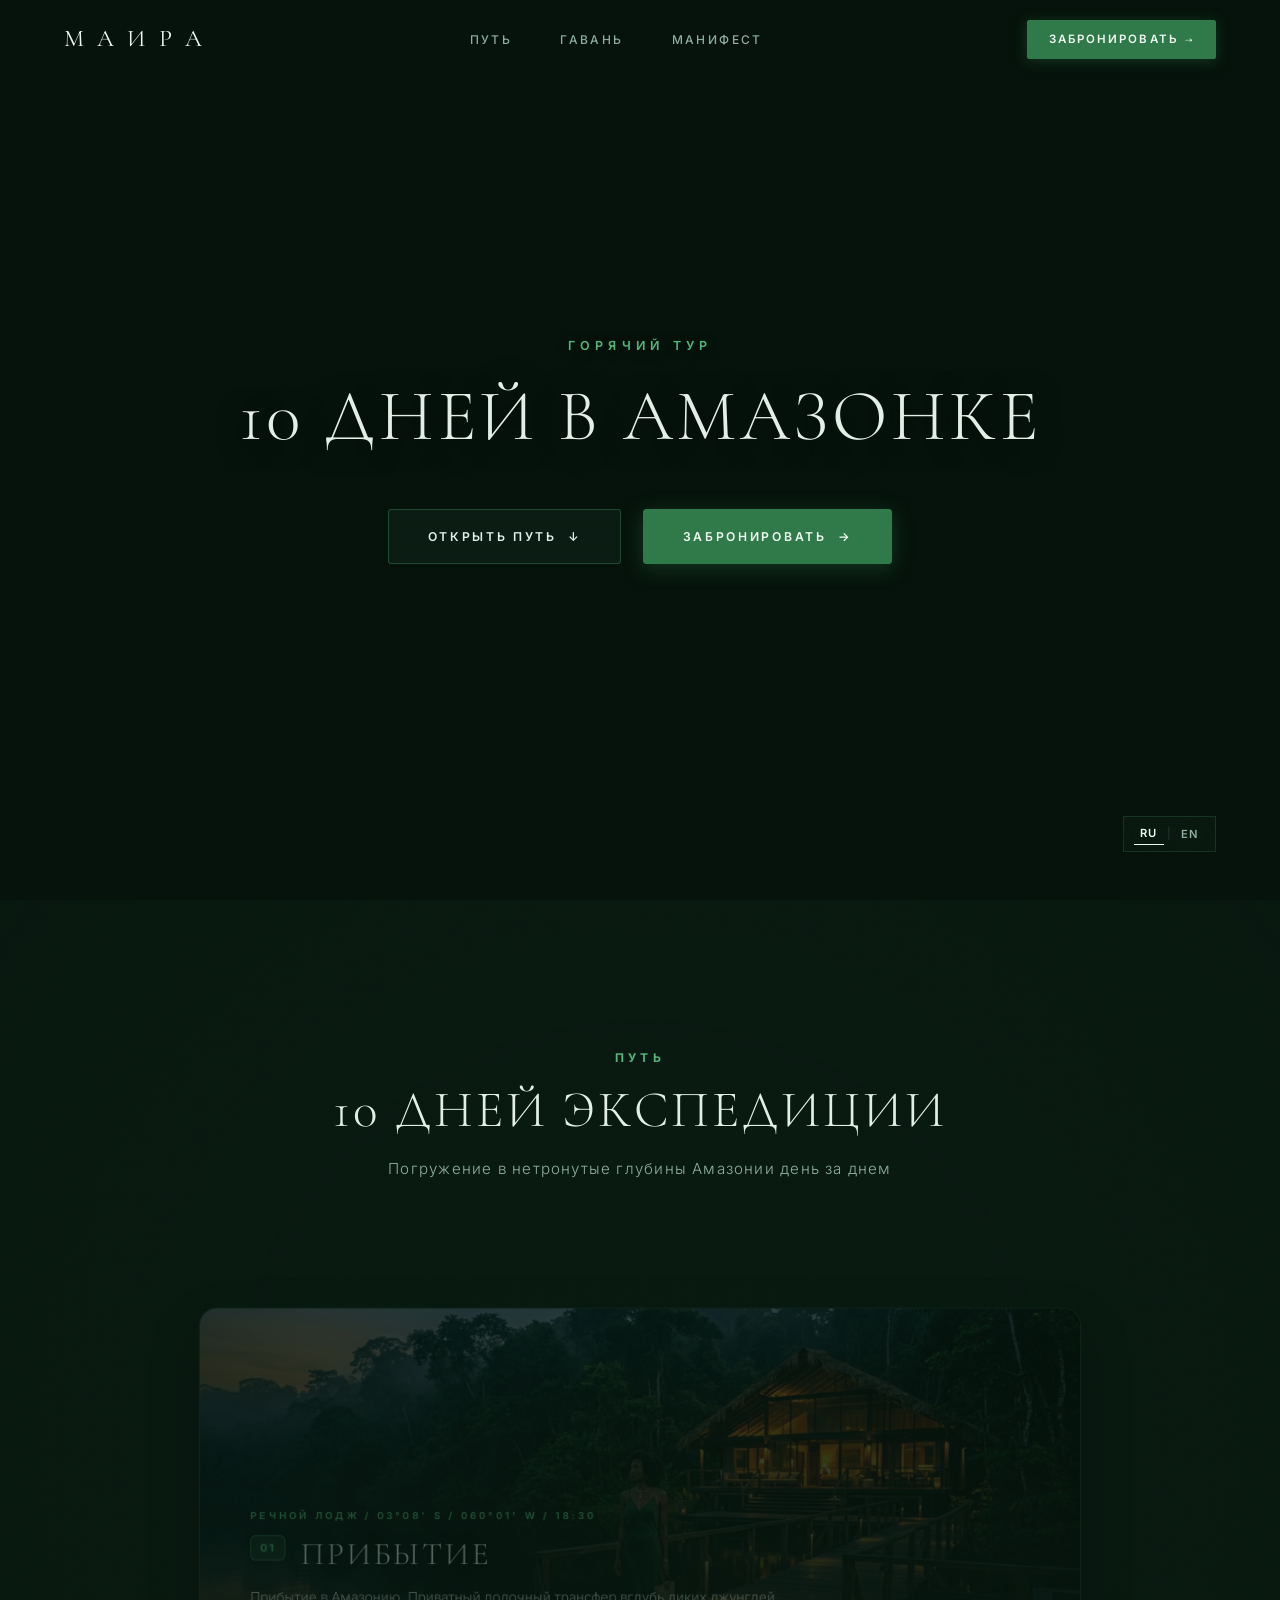
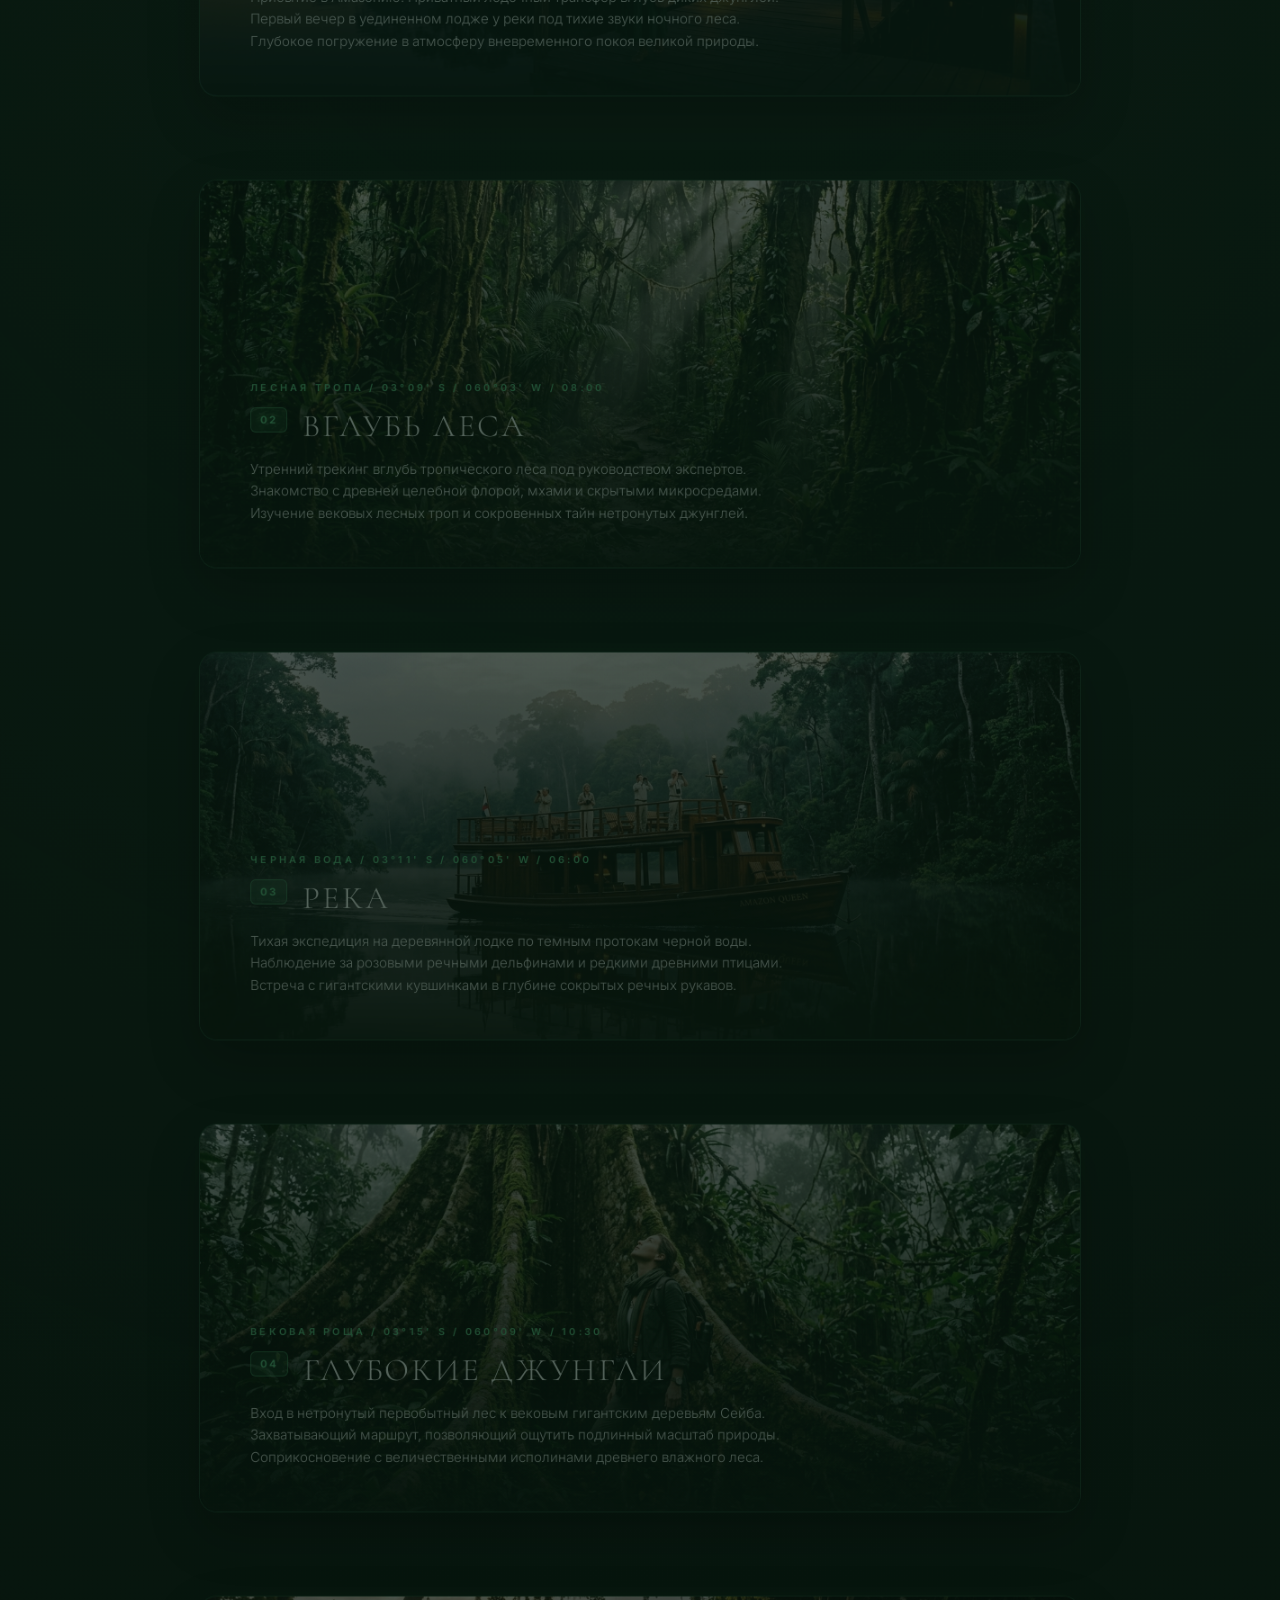
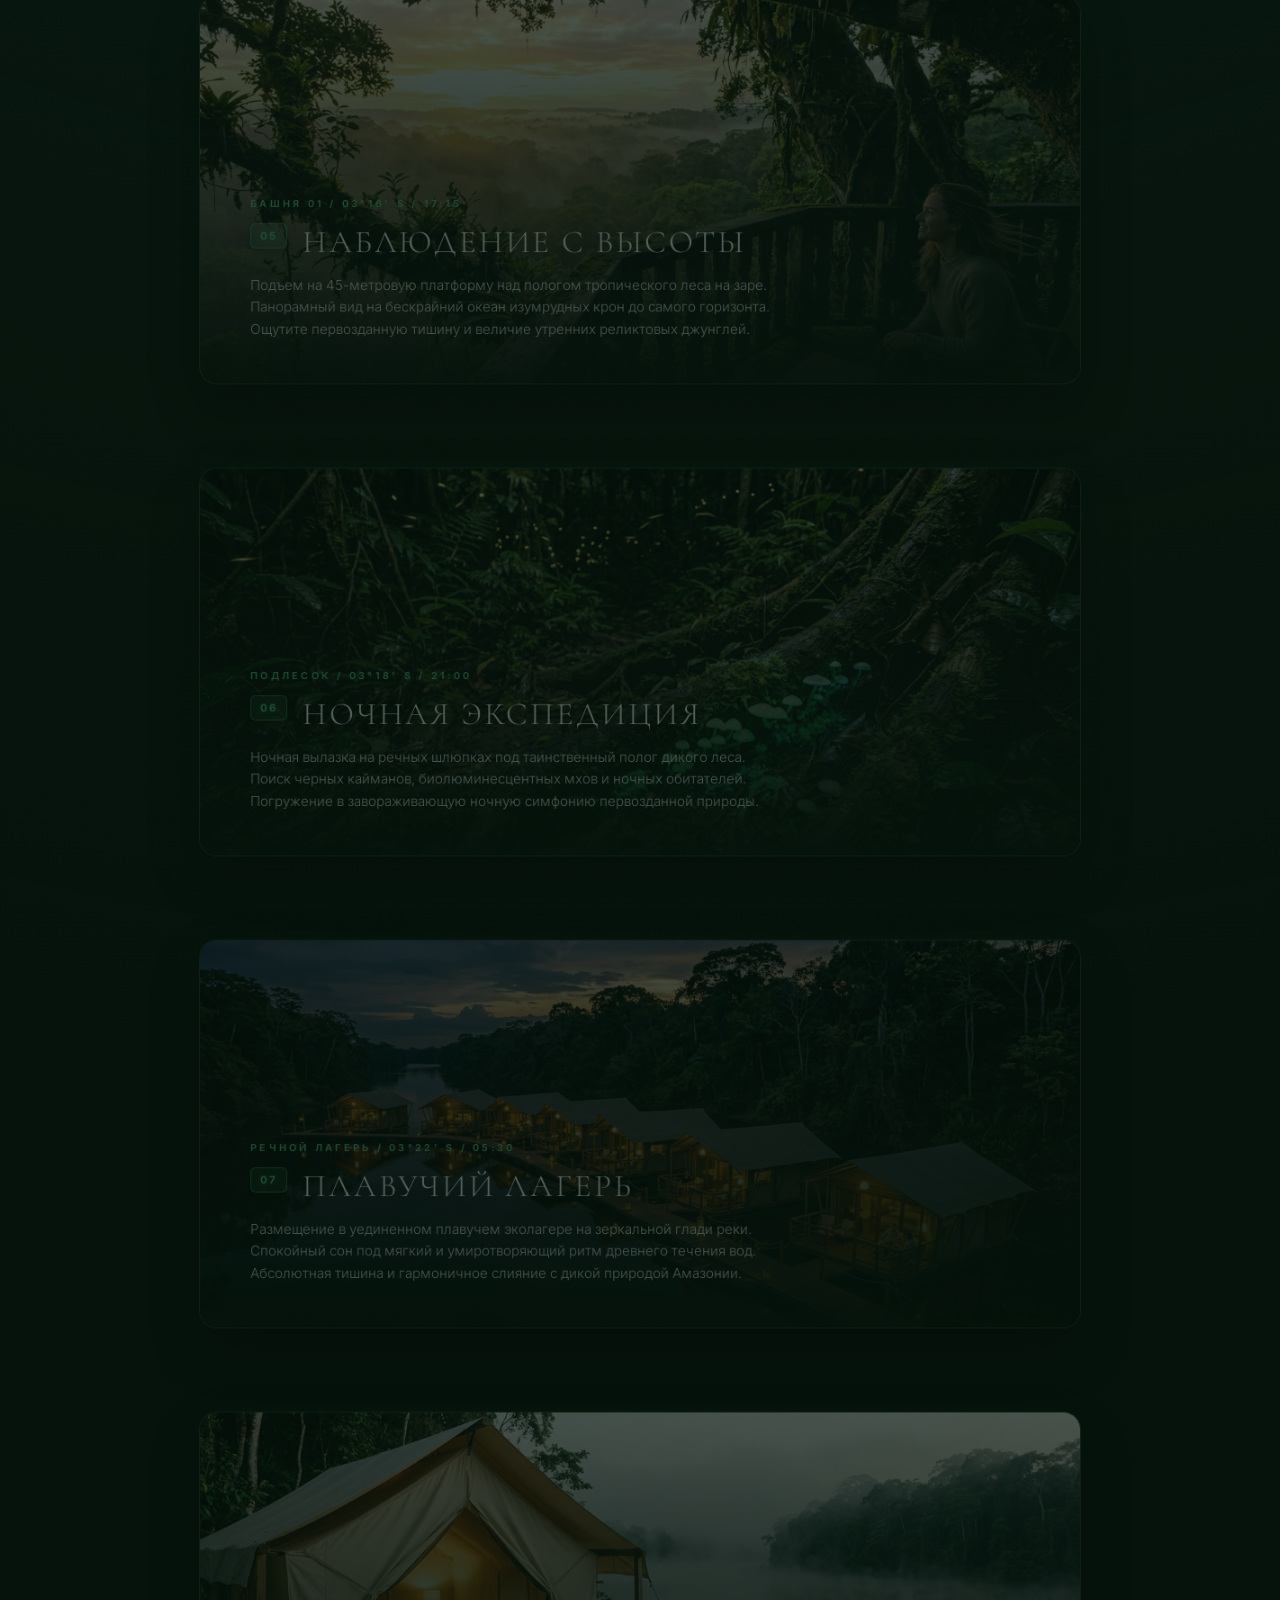
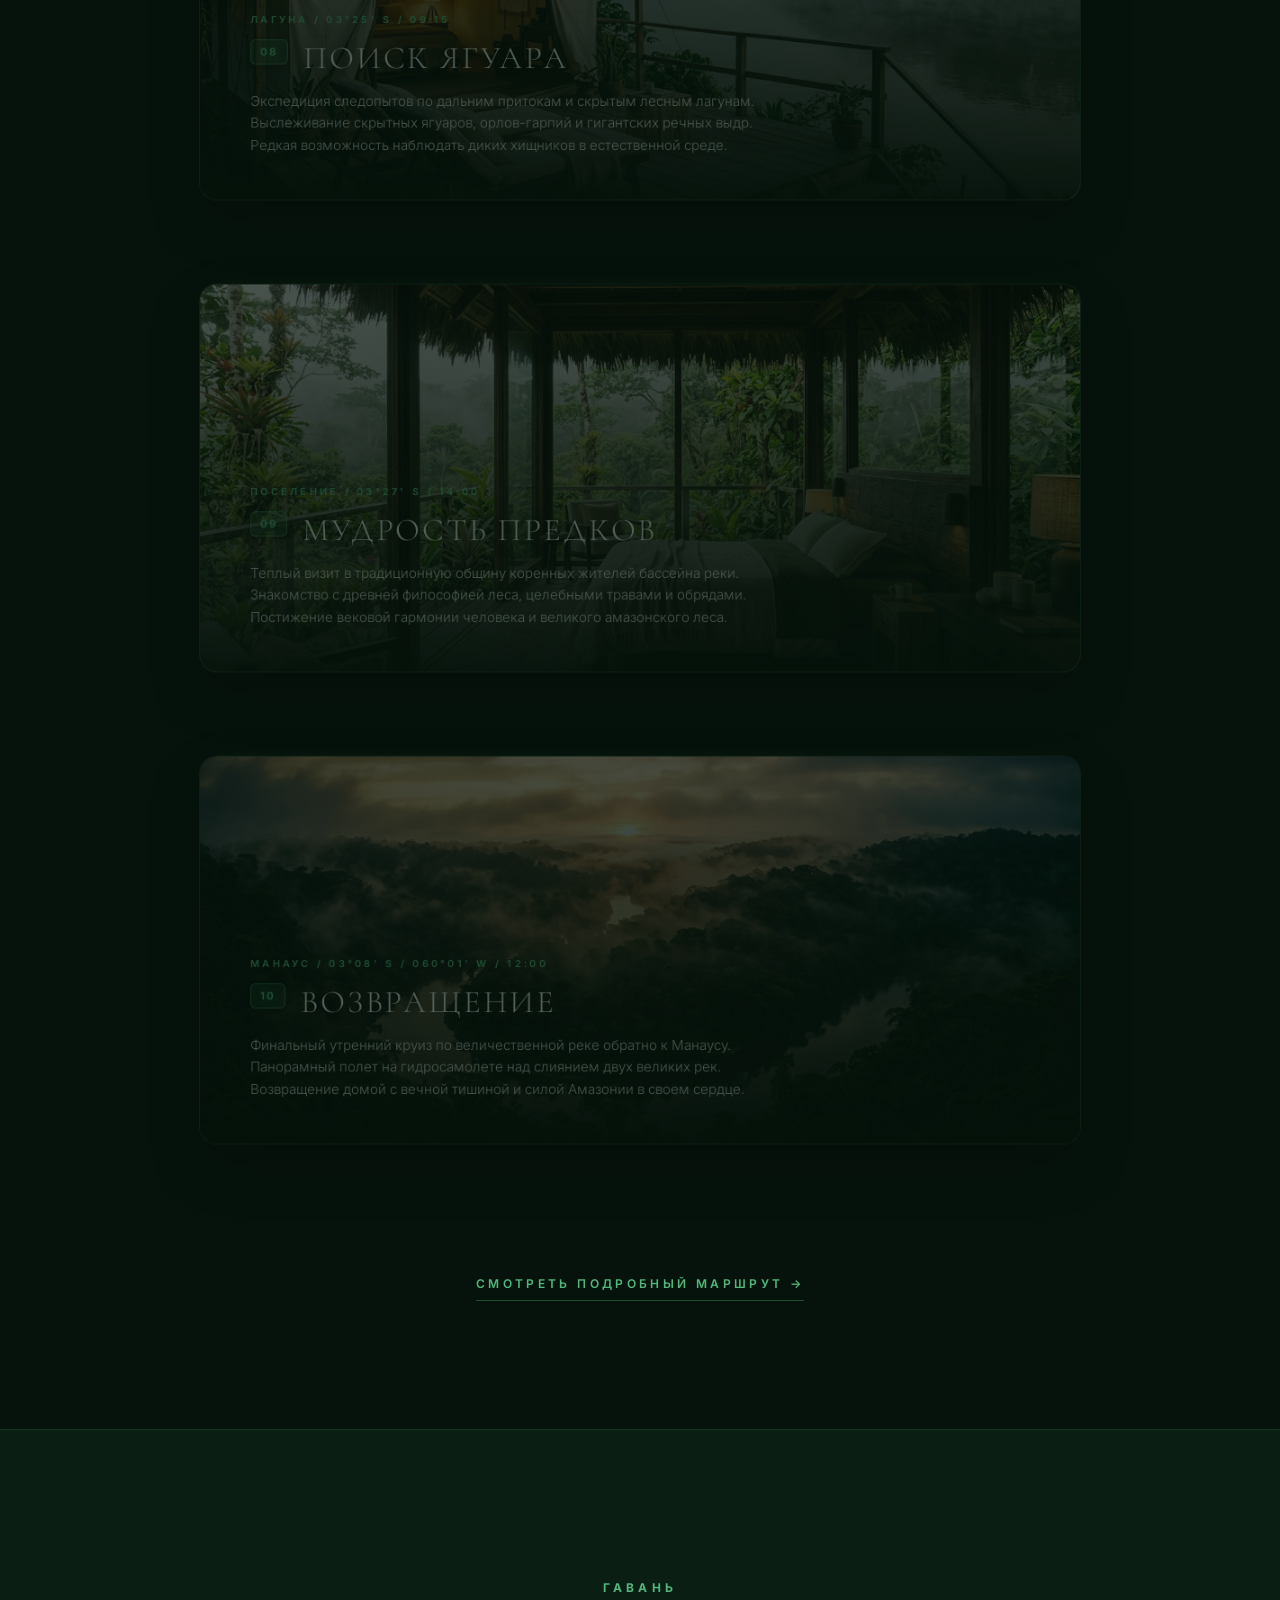
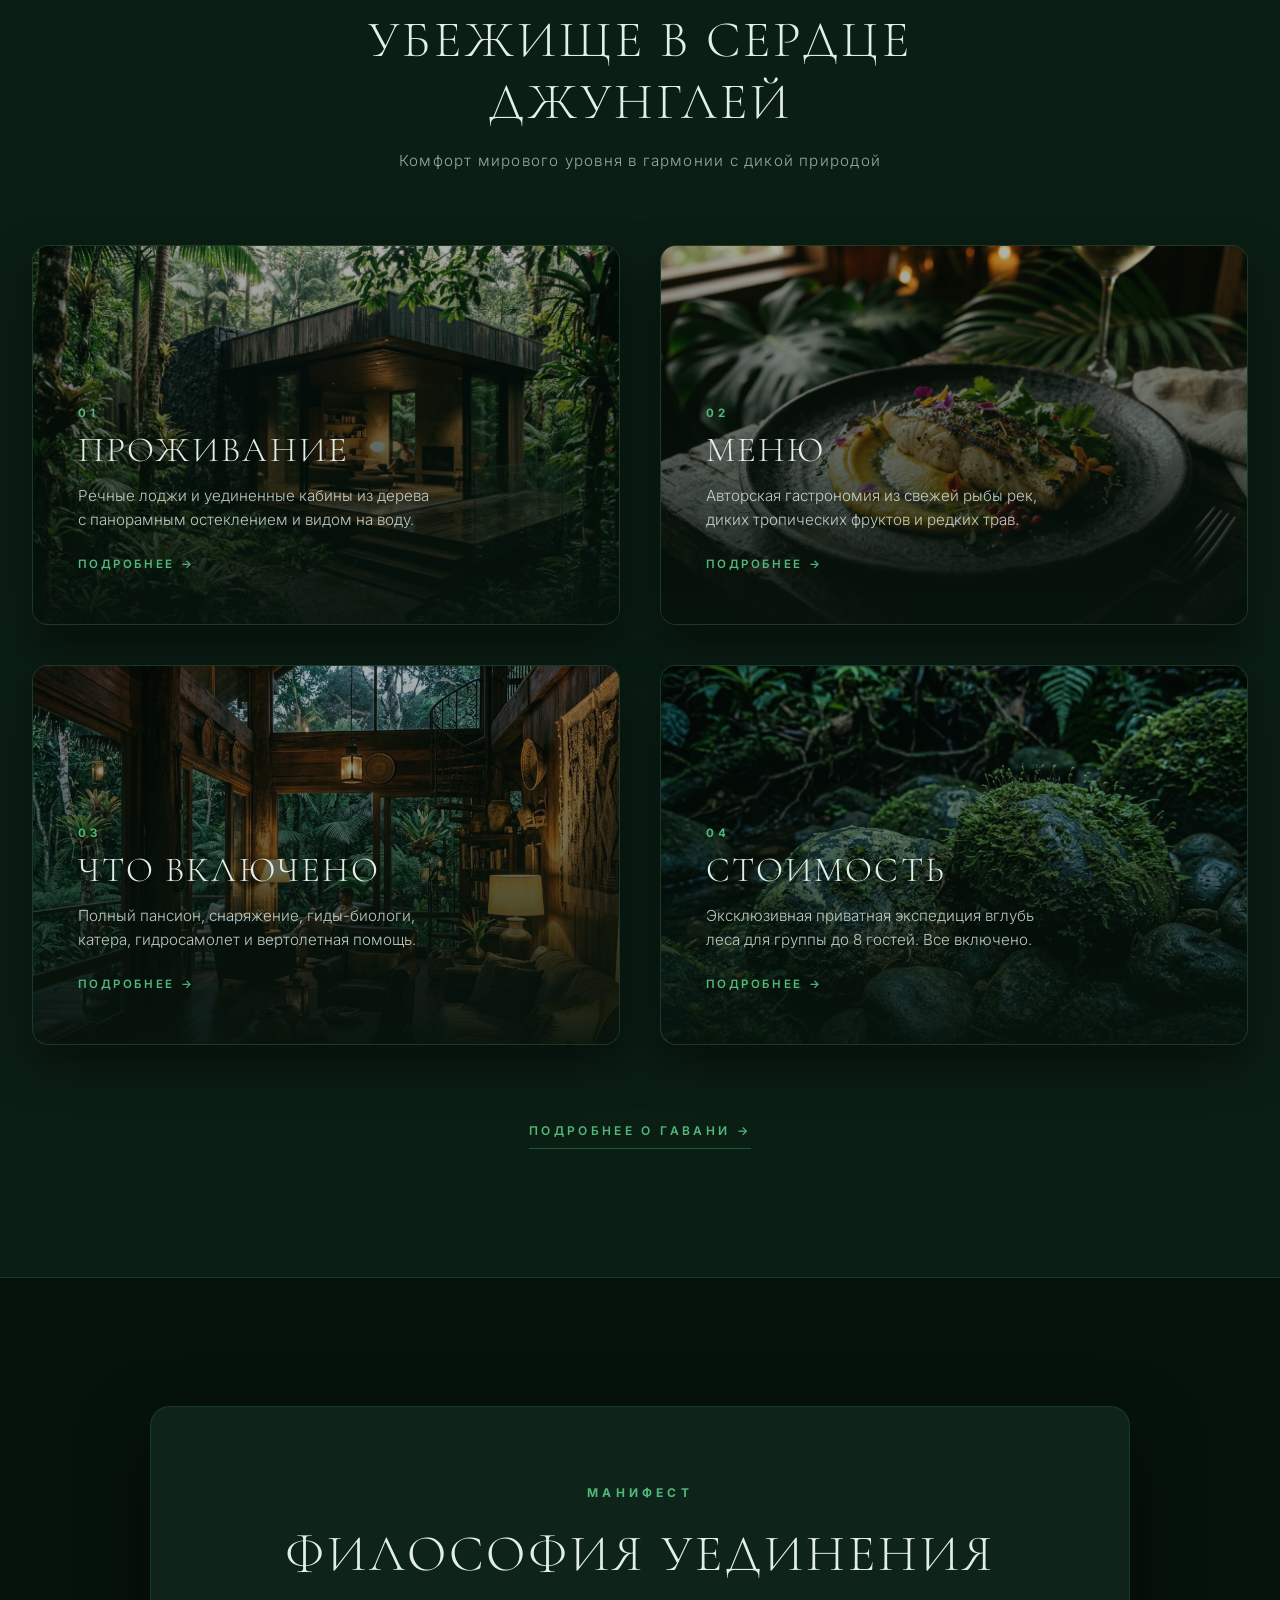
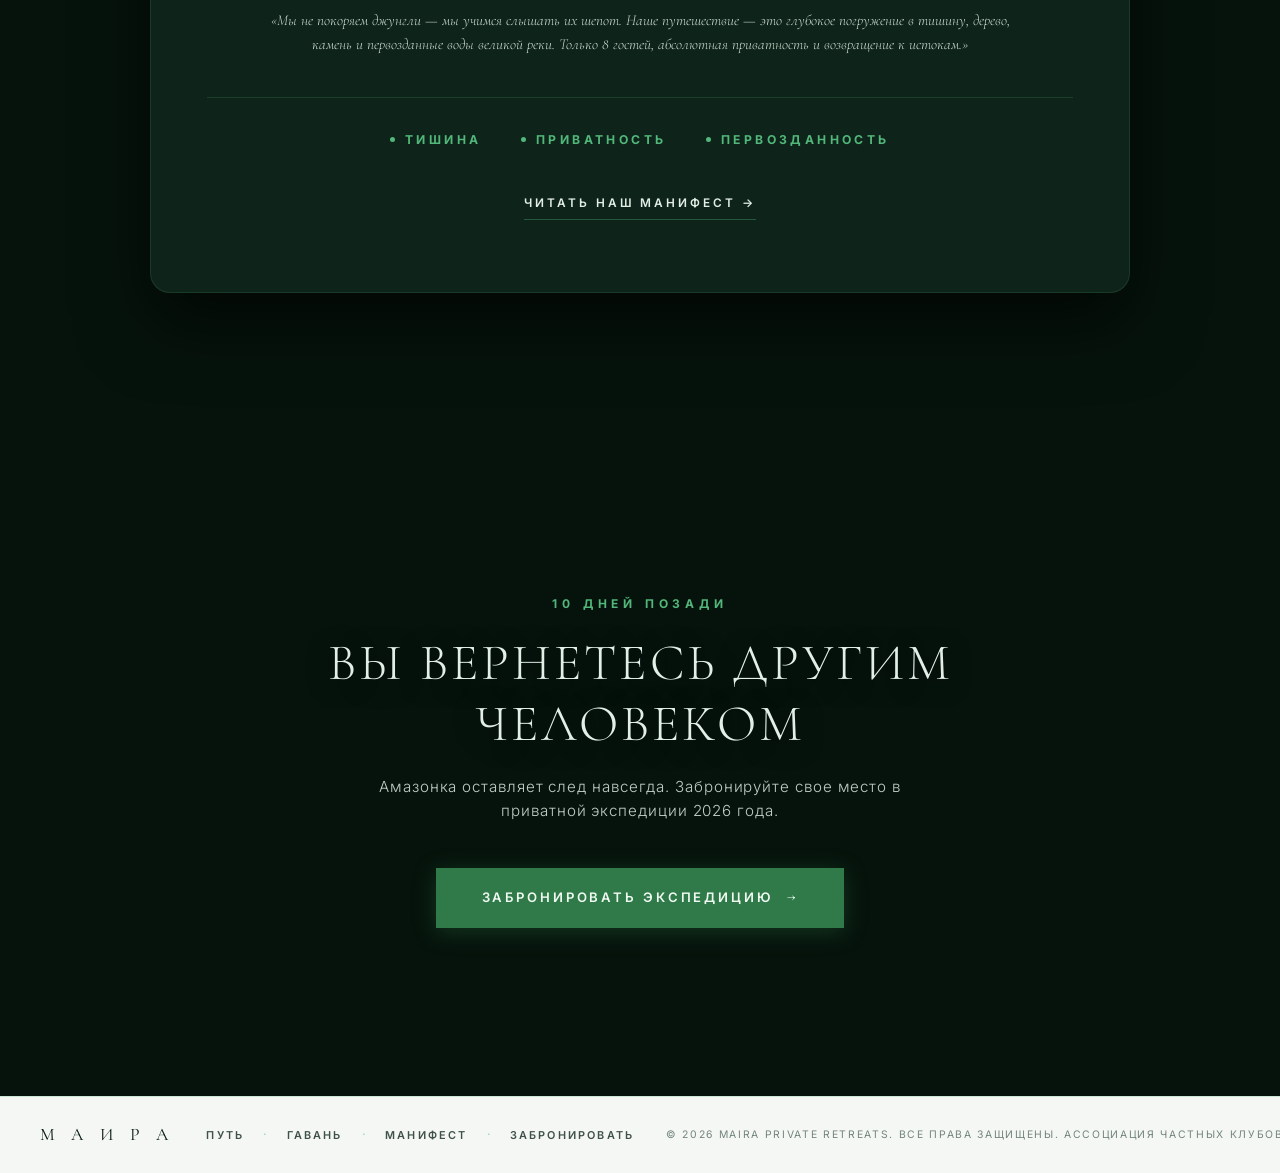
==== commit 3013fa45: "feat: proportional fluid typography, simplified mobile content, clean burger menu without page numbe" ====
--- a/index.html
+++ b/index.html
@@ -59,7 +59,7 @@
   <link rel="preconnect" href="https://fonts.gstatic.com" crossorigin>
   <link href="https://fonts.googleapis.com/css2?family=Cormorant+Garamond:ital,wght@0,300;0,400;0,500;0,600;1,300;1,400&family=Inter:wght@200;300;400;500;600;700&display=swap" rel="stylesheet">
   
-  <link rel="stylesheet" href="style.css?v=v206_geometric_line_balance">
+  <link rel="stylesheet" href="style.css?v=v208_mobile_simplified_proportional">
 </head>
 <body>
 
@@ -82,17 +82,36 @@
 
   <!-- Mobile Menu Button -->
   <button class="mobile-nav-toggle" aria-label="Toggle navigation">
-    <span class="bar"></span>
-    <span class="bar"></span>
+    <div class="burger-box">
+      <span class="bar bar-1"></span>
+      <span class="bar bar-2"></span>
+    </div>
   </button>
 
   <!-- Mobile Overlay Menu -->
   <div class="mobile-menu">
-    <div class="mobile-links">
-      <a href="journey.html" class="mobile-link"><span data-translate="nav_journey">ПУТЬ</span></a>
-      <a href="havens.html" class="mobile-link"><span data-translate="nav_havens">ГАВАНЬ</span></a>
-      <a href="manifesto.html" class="mobile-link"><span data-translate="nav_manifesto">МАНИФЕСТ</span></a>
-      <a href="book.html" class="mobile-cta-btn" data-translate="nav_cta">ЗАБРОНИРОВАТЬ <span class="arrow">→</span></a>
+    <div class="mobile-menu-inner">
+      <div class="mobile-brand">
+        <span class="mobile-brand-title">М А И Р А</span>
+        <span class="mobile-brand-sub">AMAZONIA RETREAT</span>
+      </div>
+      
+      <div class="mobile-links">
+        <a href="index.html" class="mobile-link active"><span data-translate="nav_home">ГЛАВНАЯ</span></a>
+        <a href="journey.html" class="mobile-link"><span data-translate="nav_journey">ПУТЬ</span></a>
+        <a href="havens.html" class="mobile-link"><span data-translate="nav_havens">ГАВАНЬ</span></a>
+        <a href="manifesto.html" class="mobile-link"><span data-translate="nav_manifesto">МАНИФЕСТ</span></a>
+      </div>
+
+      <div class="mobile-actions">
+        <a href="book.html" class="mobile-cta-btn" data-translate="nav_cta">ЗАБРОНИРОВАТЬ <span class="arrow">→</span></a>
+      </div>
+
+      <div class="mobile-lang-row">
+        <button class="mobile-lang-btn active" data-lang="ru">RU</button>
+        <span class="mobile-lang-divider">/</span>
+        <button class="mobile-lang-btn" data-lang="en">EN</button>
+      </div>
     </div>
   </div>
 
--- a/style.css
+++ b/style.css
@@ -309,87 +309,231 @@
   }
 }
 
-/* Mobile Nav Toggle */
+/* =========================================================================
+   LUXURY BURGER BUTTON & MOBILE FULLSCREEN MENU
+   ========================================================================= */
 .mobile-nav-toggle {
   display: none;
   position: fixed;
-  top: 1.5rem;
-  right: 1.5rem;
-  z-index: 1001;
+  top: 1.25rem;
+  right: 1.25rem;
+  z-index: 10001;
+  width: 48px;
+  height: 48px;
+  background: rgba(6, 19, 12, 0.85);
+  backdrop-filter: blur(16px);
+  -webkit-backdrop-filter: blur(16px);
+  border: 1px solid rgba(82, 183, 122, 0.35);
+  border-radius: 50%;
+  cursor: pointer;
+  padding: 0;
+  align-items: center;
+  justify-content: center;
+  box-shadow: 0 8px 24px rgba(0, 0, 0, 0.5), 0 0 15px rgba(82, 183, 122, 0.15);
+  transition: all 0.35s cubic-bezier(0.25, 0.8, 0.25, 1);
+}
+
+.mobile-nav-toggle:hover {
+  border-color: rgba(82, 183, 122, 0.7);
+  box-shadow: 0 10px 30px rgba(0, 0, 0, 0.65), 0 0 20px rgba(82, 183, 122, 0.3);
+  transform: scale(1.05);
+}
+
+.burger-box {
+  position: relative;
+  width: 20px;
+  height: 14px;
+  display: flex;
+  flex-direction: column;
+  justify-content: space-between;
+}
+
+.mobile-nav-toggle .bar {
+  display: block;
+  width: 20px;
+  height: 2px;
+  background-color: #ECF8F1;
+  border-radius: 2px;
+  transition: transform 0.4s cubic-bezier(0.25, 0.8, 0.25, 1),
+              background-color 0.3s ease;
+  box-shadow: 0 0 6px rgba(82, 183, 122, 0.3);
+}
+
+.mobile-nav-toggle.open .bar-1 {
+  transform: translateY(6px) rotate(45deg);
+  background-color: #52B77A;
+}
+
+.mobile-nav-toggle.open .bar-2 {
+  transform: translateY(-6px) rotate(-45deg);
+  background-color: #52B77A;
+}
+
+/* Fullscreen Menu Overlay */
+.mobile-menu {
+  position: fixed;
+  inset: 0;
+  width: 100vw;
+  height: 100vh;
+  z-index: 10000;
+  background: radial-gradient(circle at center, rgba(11, 30, 20, 0.98) 0%, rgba(4, 12, 7, 0.99) 100%);
+  backdrop-filter: blur(28px);
+  -webkit-backdrop-filter: blur(28px);
+  display: flex;
+  flex-direction: column;
+  justify-content: center;
+  align-items: center;
+  opacity: 0;
+  visibility: hidden;
+  pointer-events: none;
+  transition: opacity 0.45s cubic-bezier(0.25, 0.8, 0.25, 1),
+              visibility 0.45s cubic-bezier(0.25, 0.8, 0.25, 1);
+  padding: 3rem 2rem;
+  box-sizing: border-box;
+}
+
+.mobile-menu.open {
+  opacity: 1;
+  visibility: visible;
+  pointer-events: auto;
+}
+
+.mobile-menu-inner {
+  display: flex;
+  flex-direction: column;
+  align-items: center;
+  text-align: center;
+  width: 100%;
+  max-width: 380px;
+  gap: 2.2rem;
+}
+
+.mobile-brand {
+  display: flex;
+  flex-direction: column;
+  align-items: center;
+  gap: 0.35rem;
+}
+
+.mobile-brand-title {
+  font-family: var(--font-serif);
+  font-size: 1.6rem;
+  letter-spacing: 0.35em;
+  color: #ECF8F1;
+  font-weight: 400;
+}
+
+.mobile-brand-sub {
+  font-family: var(--font-sans);
+  font-size: 0.65rem;
+  letter-spacing: 0.3em;
+  color: #52B77A;
+  text-transform: uppercase;
+}
+
+.mobile-links {
+  display: flex;
+  flex-direction: column;
+  align-items: center;
+  gap: 1.2rem;
+  width: 100%;
+}
+
+.mobile-link {
+  font-family: var(--font-sans);
+  font-size: 1.15rem;
+  font-weight: 500;
+  letter-spacing: 0.22em;
+  color: rgba(236, 248, 241, 0.85);
+  text-decoration: none;
+  text-transform: uppercase;
+  display: flex;
+  align-items: center;
+  gap: 0.8rem;
+  padding: 0.6rem 1.2rem;
+  border-radius: 8px;
+  transition: all 0.3s ease;
+  width: 100%;
+  justify-content: center;
+}
+
+.mobile-link:hover,
+.mobile-link.active {
+  color: #52B77A;
+  background: rgba(82, 183, 122, 0.1);
+}
+
+.mobile-link-num {
+  font-size: 0.72rem;
+  color: #52B77A;
+  font-weight: 700;
+  opacity: 0.7;
+}
+
+.mobile-actions {
+  width: 100%;
+  display: flex;
+  justify-content: center;
+}
+
+.mobile-cta-btn {
+  width: 100%;
+  max-width: 300px;
+  justify-content: center;
+  font-family: var(--font-sans);
+  font-size: 0.85rem;
+  font-weight: 600;
+  letter-spacing: 0.18em;
+  color: #06130C;
+  background: #52B77A;
+  border: 1px solid #52B77A;
+  padding: 1rem 1.5rem;
+  border-radius: 8px;
+  text-decoration: none;
+  box-shadow: 0 4px 20px rgba(82, 183, 122, 0.35);
+  display: inline-flex;
+  align-items: center;
+  gap: 0.6rem;
+  transition: all 0.35s ease;
+}
+
+.mobile-cta-btn:hover {
+  background: #62cf8f;
+  transform: translateY(-2px);
+  box-shadow: 0 6px 25px rgba(82, 183, 122, 0.5);
+}
+
+.mobile-lang-row {
+  display: inline-flex;
+  align-items: center;
+  gap: 0.8rem;
+  background: rgba(47, 122, 72, 0.2);
+  border: 1px solid rgba(82, 183, 122, 0.3);
+  padding: 0.35rem 1rem;
+  border-radius: 20px;
+}
+
+.mobile-lang-btn {
   background: none;
   border: none;
+  font-family: var(--font-sans);
+  font-size: 0.75rem;
+  font-weight: 600;
+  letter-spacing: 0.15em;
+  color: rgba(236, 248, 241, 0.6);
   cursor: pointer;
-  padding: 0.5rem;
-}
-
-.mobile-nav-toggle .bar {
-  display: block;
-  width: 25px;
-  height: 1px;
-  background-color: var(--mist);
-  margin: 6px 0;
-  transition: transform 0.3s ease, background-color 0.3s ease;
-}
-
-.mobile-nav-toggle.open .bar:nth-child(1) {
-  transform: translateY(3.5px) rotate(45deg);
-}
-
-.mobile-nav-toggle.open .bar:nth-child(2) {
-  transform: translateY(-3.5px) rotate(-45deg);
-}
-
-/* Mobile Menu */
-.mobile-menu {
-  position: fixed;
-  top: 0;
-  left: 0;
-  width: 100vw;
-  height: 100vh;
-  z-index: 999;
-  background: var(--deep-jungle);
-  display: flex;
-  justify-content: center;
-  align-items: center;
-  opacity: 0;
-  pointer-events: none;
-  transition: opacity 0.4s ease;
-}
-
-.mobile-menu.open {
-  opacity: 1;
-  pointer-events: auto;
-}
-
-.mobile-links {
-  display: flex;
-  flex-direction: column;
-  align-items: center;
-  gap: 2.5rem;
-}
-
-.mobile-link {
-  font-size: 1.25rem;
-  letter-spacing: 0.25em;
-  color: var(--text-muted);
-}
-
-
-.mobile-cta-btn {
-  font-size: 0.95rem;
-  font-weight: 600;
-  letter-spacing: 0.18em;
-  color: var(--btn-text);
-  background-color: var(--palm-green);
-  border: 1px solid var(--palm-green);
-  padding: 0.85rem 1.8rem;
-  border-radius: 2px;
-  margin-top: 1.5rem;
-  display: flex;
-  align-items: center;
-  gap: 0.5rem;
-  box-shadow: 0 4px 18px var(--btn-glow);
-  text-transform: uppercase;
+  padding: 0.2rem 0.4rem;
+  transition: color 0.3s ease;
+}
+
+.mobile-lang-btn.active {
+  color: #52B77A;
+  font-weight: 700;
+}
+
+.mobile-lang-divider {
+  color: rgba(82, 183, 122, 0.4);
+  font-size: 0.75rem;
 }
 
 /* Buttons */
@@ -5572,19 +5716,58 @@
 .finale-center-group,
 .journey-hero-content,
 .book-header,
-.home-manifesto-intro {
-  text-align: center;
-  margin-left: auto;
-  margin-right: auto;
-}
-
+.home-manifesto-intro,
+.sec-header-center {
+  text-align: center !important;
+  margin-left: auto !important;
+  margin-right: auto !important;
+}
+
+/* Strict Left Alignment for All Cards Across All Pages */
 .iphone-card-content,
+.iphone-card-header,
+.iphone-card-title,
+.iphone-card-desc,
+.iphone-card-meta,
 .haven-box-content,
+.haven-box-title,
+.haven-box-desc,
+.haven-box-num,
 .haven-info-block,
 .route-day-content,
 .day-content,
-.booking-form-group {
-  text-align: left;
+.day-title,
+.day-description,
+.day-meta,
+.booking-form-group,
+.haven-card,
+.haven-info-group {
+  text-align: left !important;
+  align-items: flex-start !important;
+  justify-content: flex-start !important;
+}
+
+/* Proportional Fluid Typography System */
+h1, .hero-display-title, .journey-hero-title, .haven-hero-title, .finale-display-title {
+  font-size: clamp(2rem, 7vw, 4.5rem) !important;
+  line-height: 1.15 !important;
+  letter-spacing: 0.05em !important;
+}
+
+h2, .sec-title, .home-journey-title, .home-havens-sec-title, .book-title {
+  font-size: clamp(1.6rem, 5.5vw, 3.2rem) !important;
+  line-height: 1.2 !important;
+  letter-spacing: 0.06em !important;
+}
+
+h3, .iphone-card-title, .haven-box-title, .day-title {
+  font-size: clamp(1.35rem, 4.5vw, 2.2rem) !important;
+  line-height: 1.2 !important;
+}
+
+p, .sec-subtitle, .iphone-card-desc, .haven-box-desc, .day-description {
+  font-size: clamp(0.85rem, 2.6vw, 0.95rem) !important;
+  line-height: 1.6 !important;
 }
 
 /* Mobile & Tablet Adaptations (≤ 900px) */
@@ -5600,8 +5783,8 @@
   .home-manifesto-section,
   .home-journey-section,
   .route-container {
-    padding-top: 4.5rem !important;
-    padding-bottom: 4.5rem !important;
+    padding-top: 4rem !important;
+    padding-bottom: 4rem !important;
     padding-left: 1.25rem !important;
     padding-right: 1.25rem !important;
   }
@@ -5620,19 +5803,10 @@
     display: flex !important;
   }
 
-  /* Hero Screens */
-  .hero-display-title,
-  .journey-hero-title,
-  .haven-hero-title {
-    font-size: clamp(2.2rem, 8vw, 3.6rem) !important;
-    letter-spacing: 0.06em !important;
-    line-height: 1.15 !important;
-  }
-
   .hero-buttons-row {
     flex-direction: column !important;
     align-items: center !important;
-    gap: 0.9rem !important;
+    gap: 0.85rem !important;
     width: 100% !important;
     max-width: 320px !important;
     margin-left: auto !important;
@@ -5644,94 +5818,91 @@
     width: 100% !important;
     justify-content: center !important;
     padding: 0.95rem 1.5rem !important;
-    font-size: 0.8rem !important;
-  }
-
-  /* Journey Cards */
+    font-size: 0.82rem !important;
+  }
+
+  /* Journey Cards - Simplified & Left Aligned */
   .iphone-card-deck {
-    padding: 0 0.5rem !important;
-    gap: 2.5rem !important;
+    padding: 0 0.25rem !important;
+    gap: 2.2rem !important;
   }
 
   .iphone-card {
     width: 100% !important;
     max-width: 100% !important;
     height: auto !important;
-    min-height: 380px !important;
-    padding: 2rem 1.4rem !important;
-    border-radius: 20px !important;
+    min-height: 340px !important;
+    padding: 1.8rem 1.35rem !important;
+    border-radius: 18px !important;
   }
 
   .iphone-card-header {
-    gap: 0.75rem !important;
+    gap: 0.65rem !important;
     flex-wrap: wrap !important;
-  }
-
-  .iphone-card-title {
-    font-size: clamp(1.6rem, 5.5vw, 2.2rem) !important;
-    line-height: 1.15 !important;
+    margin-bottom: 0.65rem !important;
   }
 
   .iphone-card-desc {
-    font-size: 0.88rem !important;
-    line-height: 1.6 !important;
+    font-size: 0.85rem !important;
+    line-height: 1.55 !important;
+    color: rgba(226, 239, 231, 0.82) !important;
   }
 
   .iphone-card-desc br {
-    display: none; /* Fluid text wrap on mobile */
-  }
-
-  /* Havens 4 Cards Grid */
+    display: none !important; /* Clean fluid wrap without hard breaks */
+  }
+
+  /* Havens 4 Cards Grid - Left Aligned */
   .haven-four-grid {
     grid-template-columns: 1fr !important;
-    gap: 1.4rem !important;
+    gap: 1.25rem !important;
   }
 
   .haven-box-card {
-    min-height: 300px !important;
-    padding: 2rem 1.4rem !important;
+    min-height: 280px !important;
+    padding: 1.8rem 1.35rem !important;
     border-radius: 16px !important;
   }
 
+  .haven-box-desc {
+    font-size: 0.85rem !important;
+    line-height: 1.55 !important;
+  }
+
   .haven-box-desc br {
-    display: none; /* Fluid text wrap on mobile */
+    display: none !important;
   }
 
   /* Manifesto Quotes */
   .manifesto-quote-text,
   .m-hero-statement {
-    font-size: clamp(1.35rem, 5vw, 2.2rem) !important;
-    line-height: 1.35 !important;
+    font-size: clamp(1.25rem, 4.8vw, 1.9rem) !important;
+    line-height: 1.4 !important;
   }
 
   /* Video Finale Screen */
   .home-finale-section {
-    min-height: 75vh !important;
-    padding: 4rem 1.25rem !important;
-  }
-
-  .finale-display-title {
-    font-size: clamp(1.75rem, 6.5vw, 3rem) !important;
-    line-height: 1.2 !important;
+    min-height: 70vh !important;
+    padding: 3.5rem 1.25rem !important;
   }
 
   .finale-btn {
     width: 100% !important;
     max-width: 320px !important;
     justify-content: center !important;
-    padding: 1.1rem 1.5rem !important;
+    padding: 1.05rem 1.4rem !important;
   }
 
   /* Booking Form & Touch Inputs */
   .book-form-card,
   .booking-box {
-    padding: 2rem 1.25rem !important;
+    padding: 1.8rem 1.2rem !important;
     border-radius: 16px !important;
   }
 
   .book-form-row {
     grid-template-columns: 1fr !important;
-    gap: 1.2rem !important;
+    gap: 1rem !important;
   }
 
   input, select, textarea {
@@ -5742,39 +5913,40 @@
 /* Extra Small Screens (≤ 480px: iPhone SE, Mini, Galaxy Fold) */
 @media (max-width: 480px) {
   .nav-logo {
-    font-size: 0.95rem !important;
-    letter-spacing: 0.2em !important;
+    font-size: 0.92rem !important;
+    letter-spacing: 0.18em !important;
   }
 
   .hero-top-label,
   .haven-sec-tag,
   .journey-hero-tag,
   .m-hero-tag {
-    font-size: 0.65rem !important;
-    letter-spacing: 0.22em !important;
-    padding: 0.35rem 0.75rem !important;
+    font-size: 0.62rem !important;
+    letter-spacing: 0.2em !important;
+    padding: 0.3rem 0.7rem !important;
   }
 
   .iphone-card {
-    min-height: 350px !important;
-    padding: 1.6rem 1.15rem !important;
+    min-height: 320px !important;
+    padding: 1.5rem 1.15rem !important;
   }
 
   .haven-box-card {
-    min-height: 280px !important;
-    padding: 1.6rem 1.15rem !important;
+    min-height: 260px !important;
+    padding: 1.5rem 1.15rem !important;
   }
 
   .footer-content {
     flex-direction: column !important;
     text-align: center !important;
-    gap: 1.5rem !important;
+    gap: 1.3rem !important;
   }
 
   .footer-links {
     justify-content: center !important;
     flex-wrap: wrap !important;
-    gap: 0.9rem !important;
-  }
-}
-
+    gap: 0.85rem !important;
+  }
+}
+
+
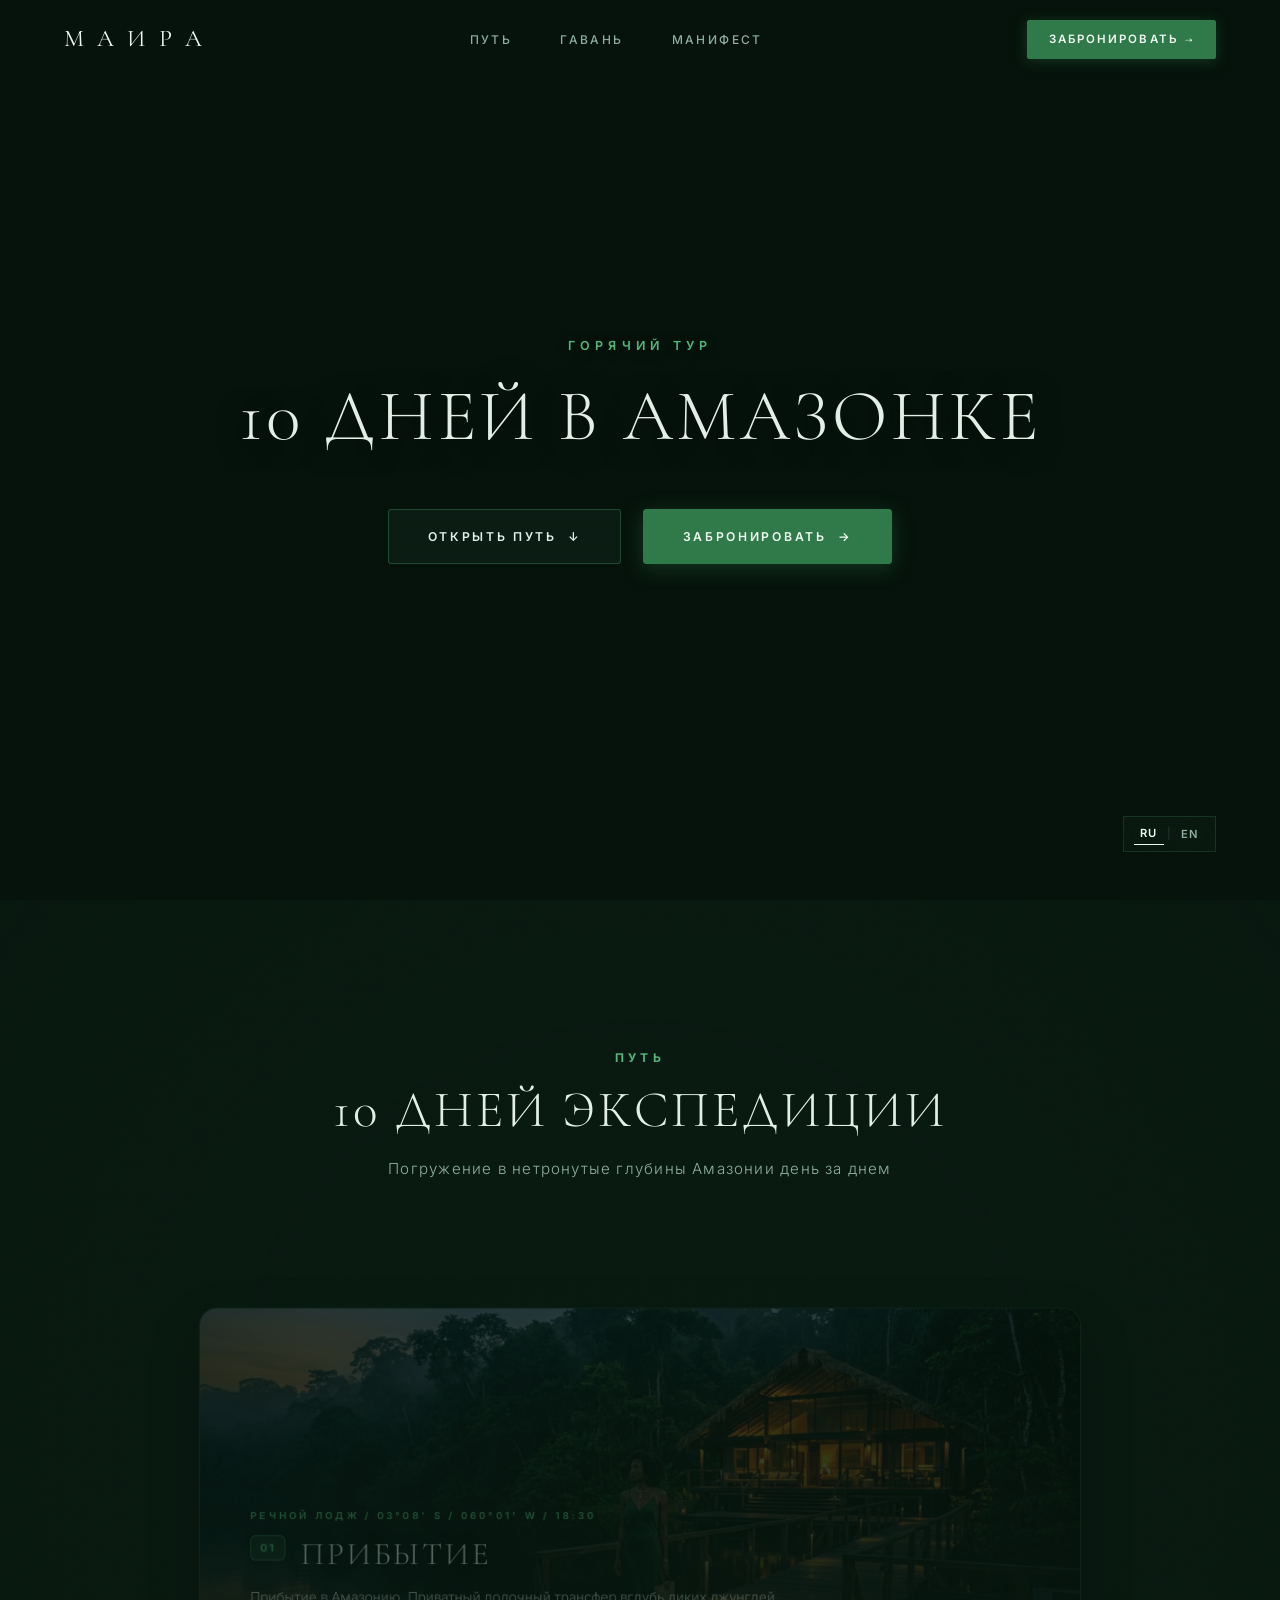
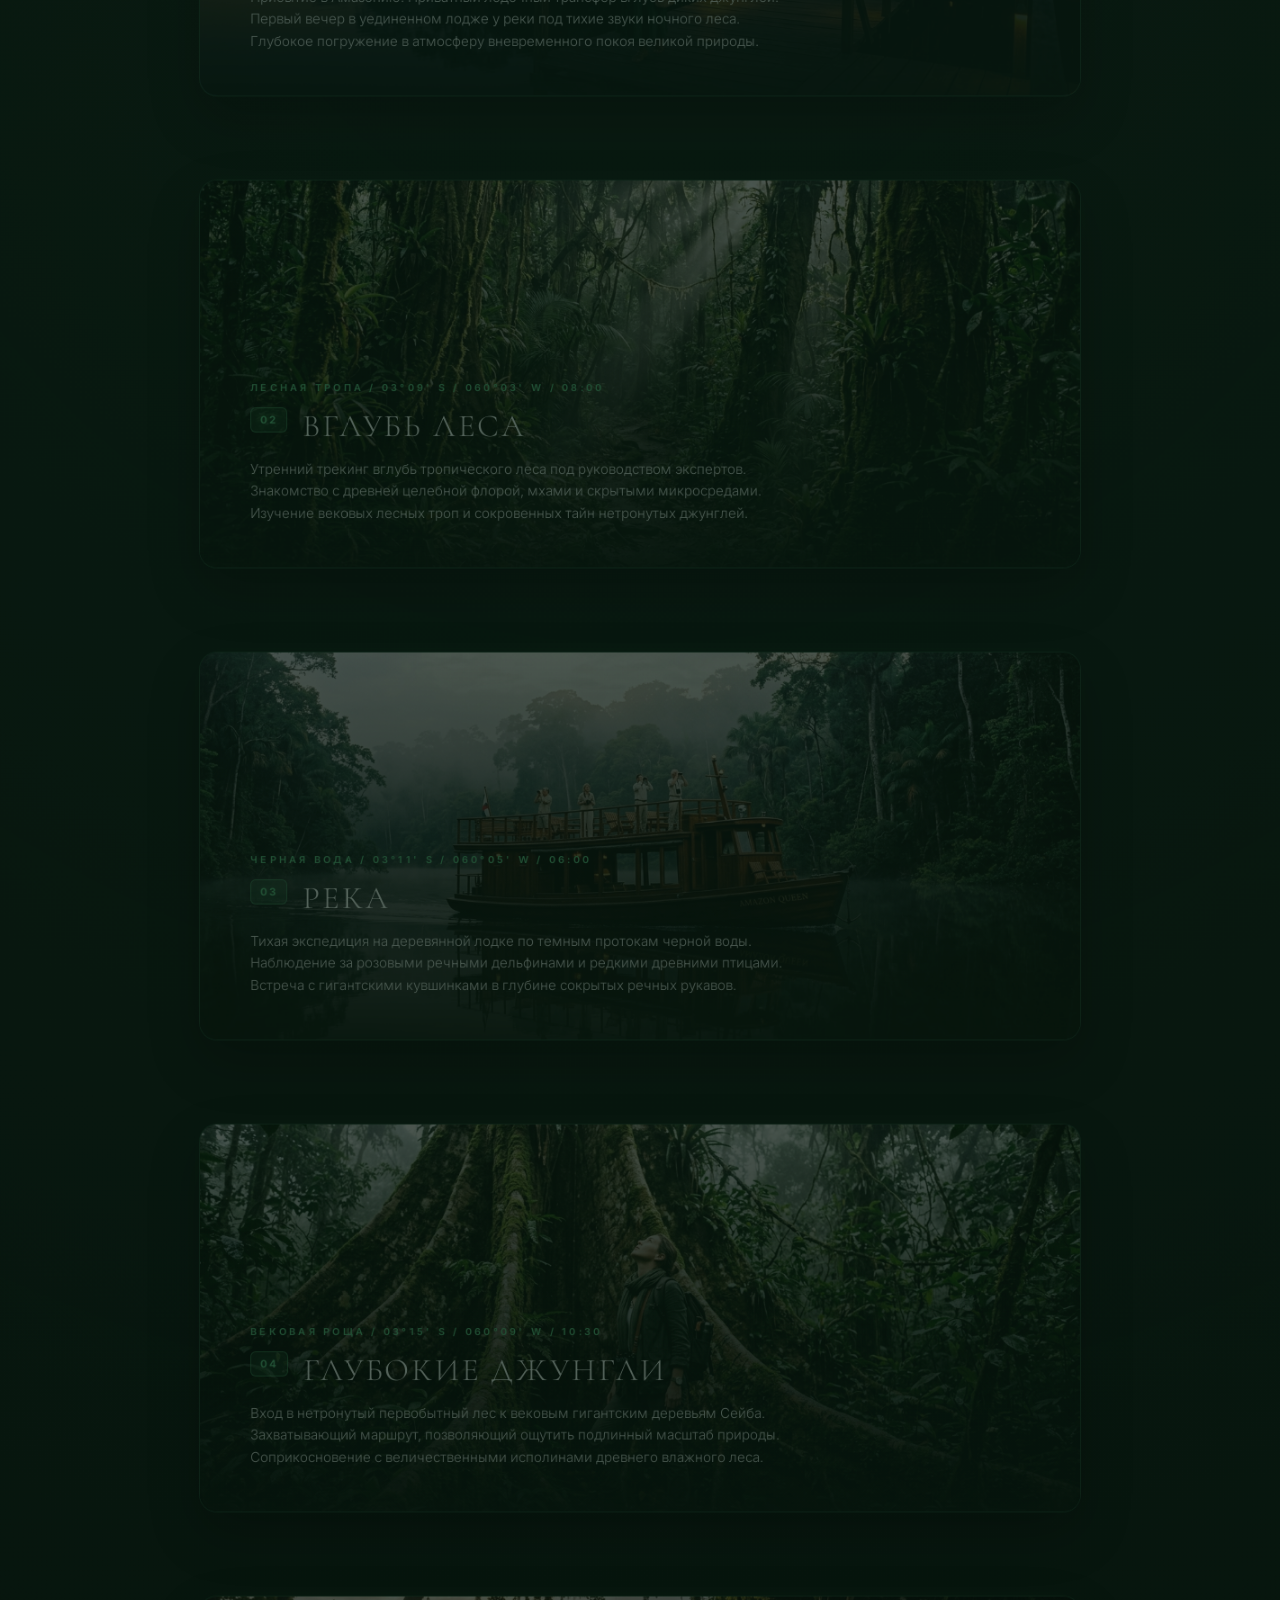
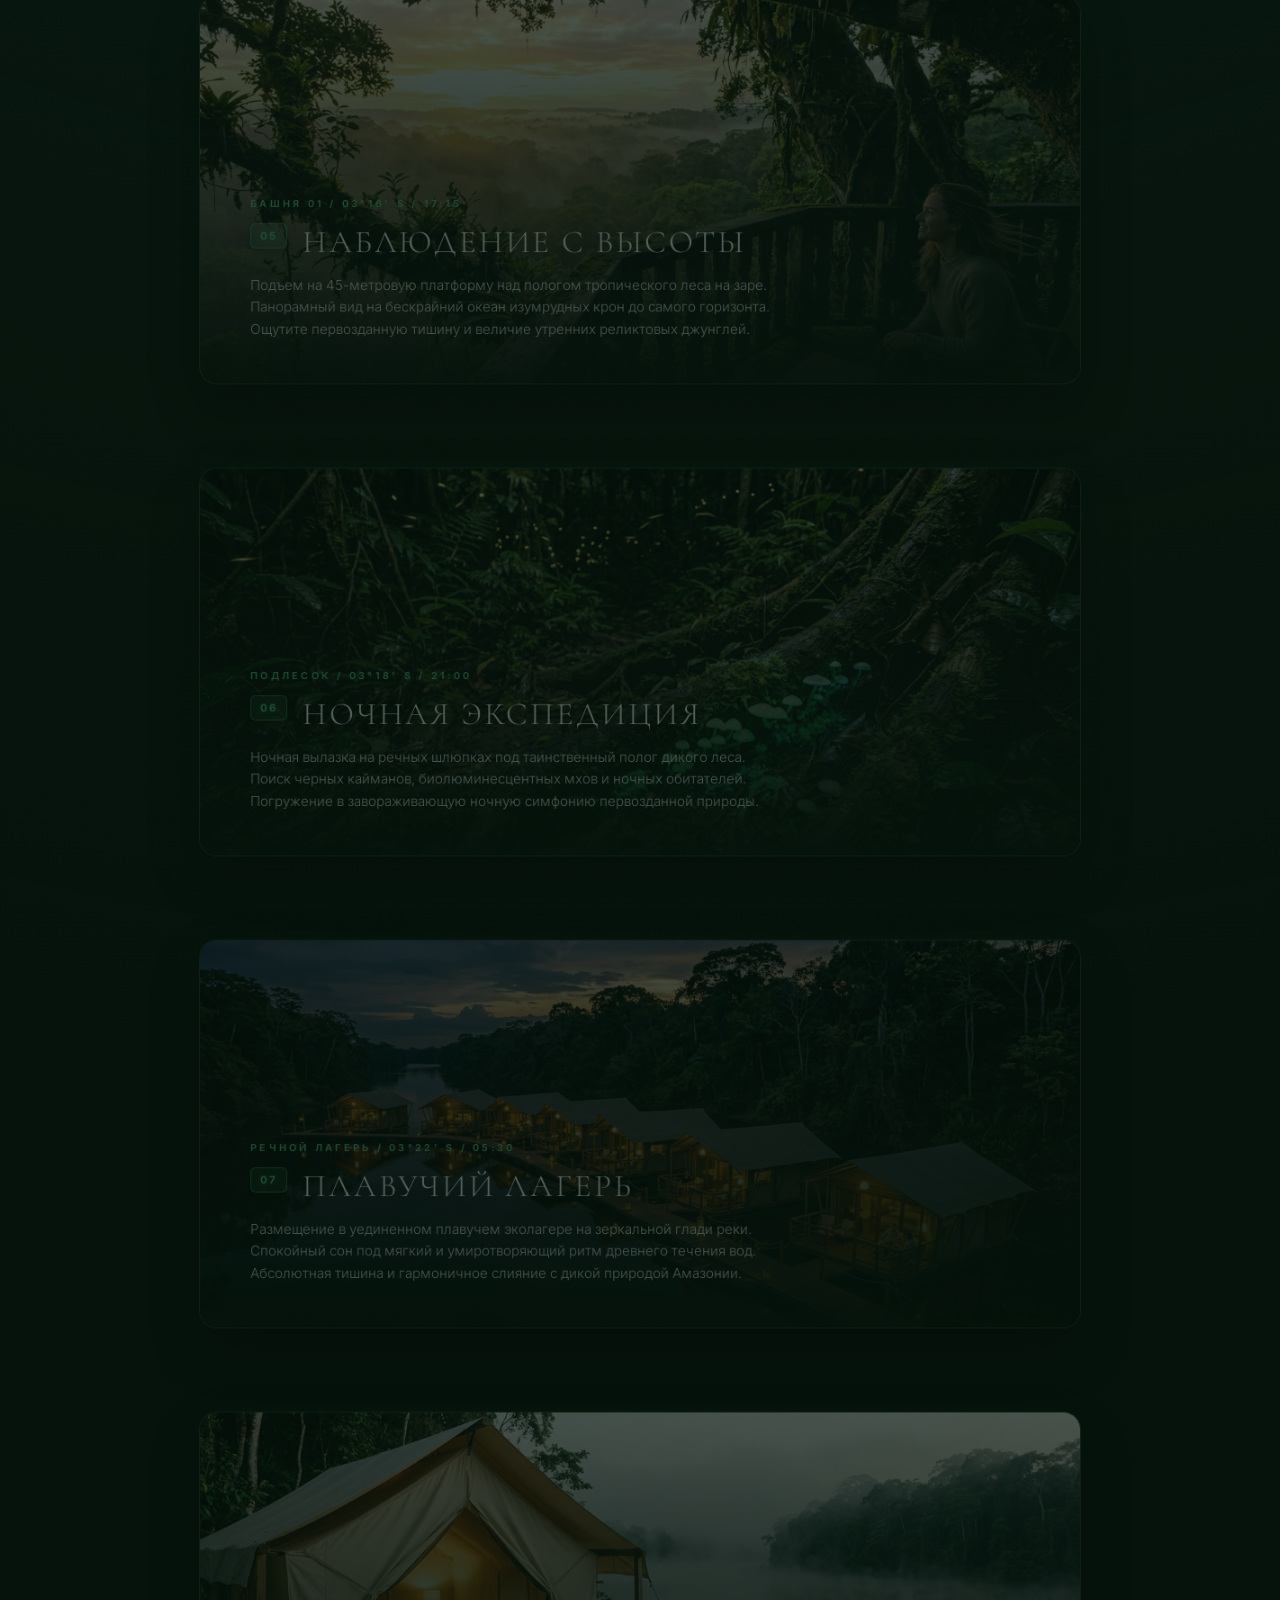
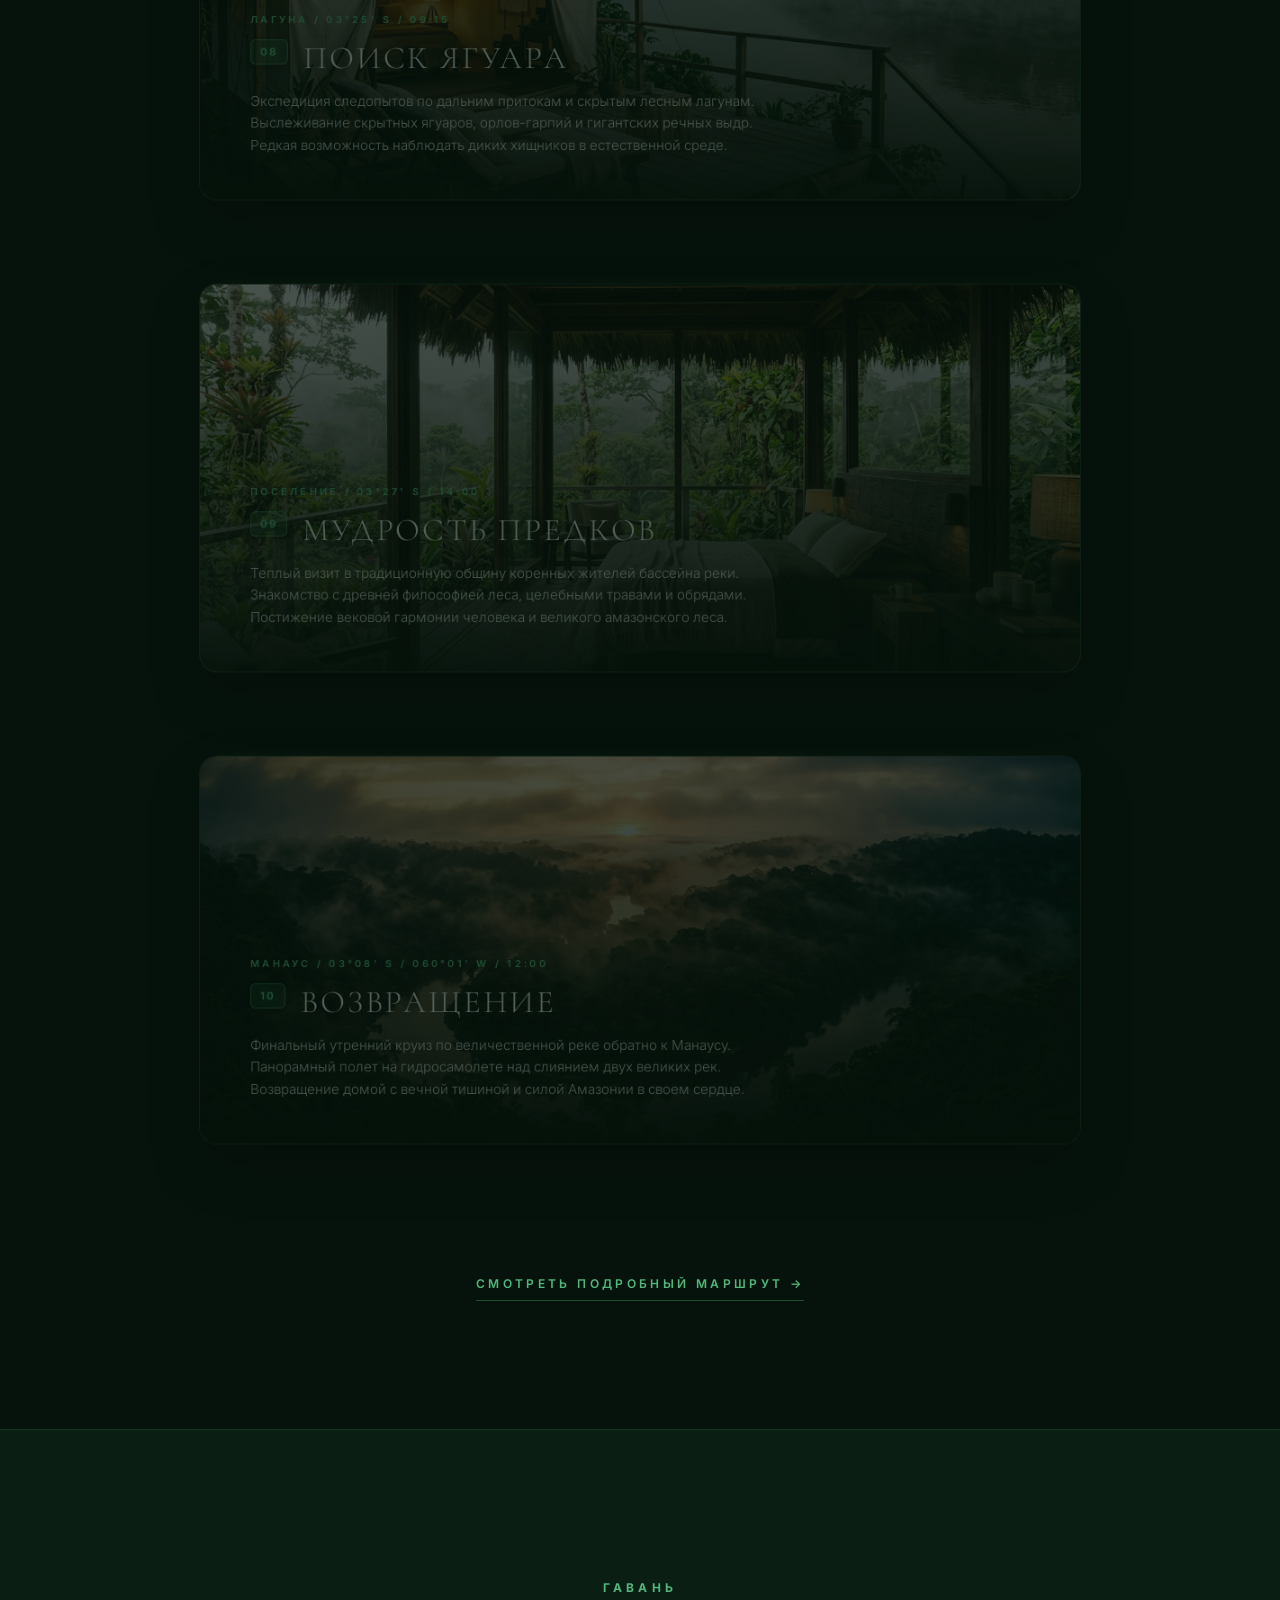
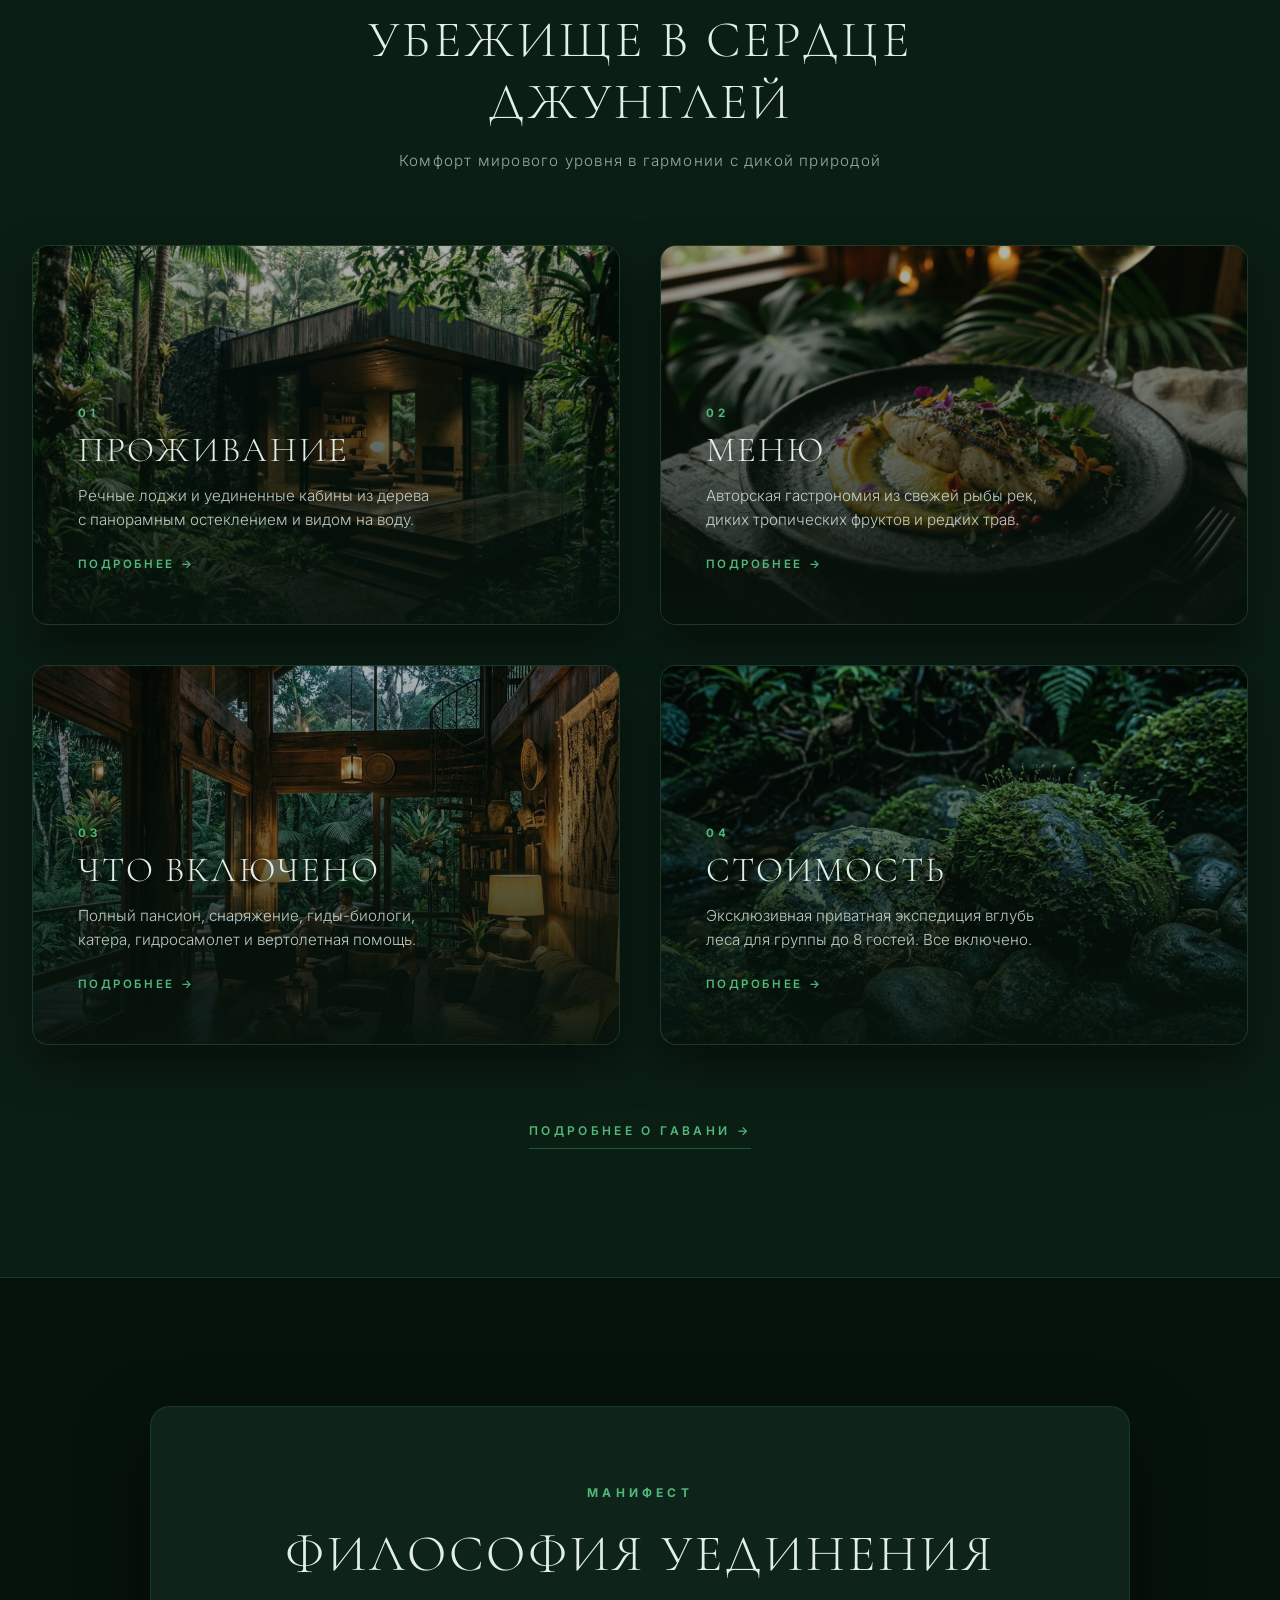
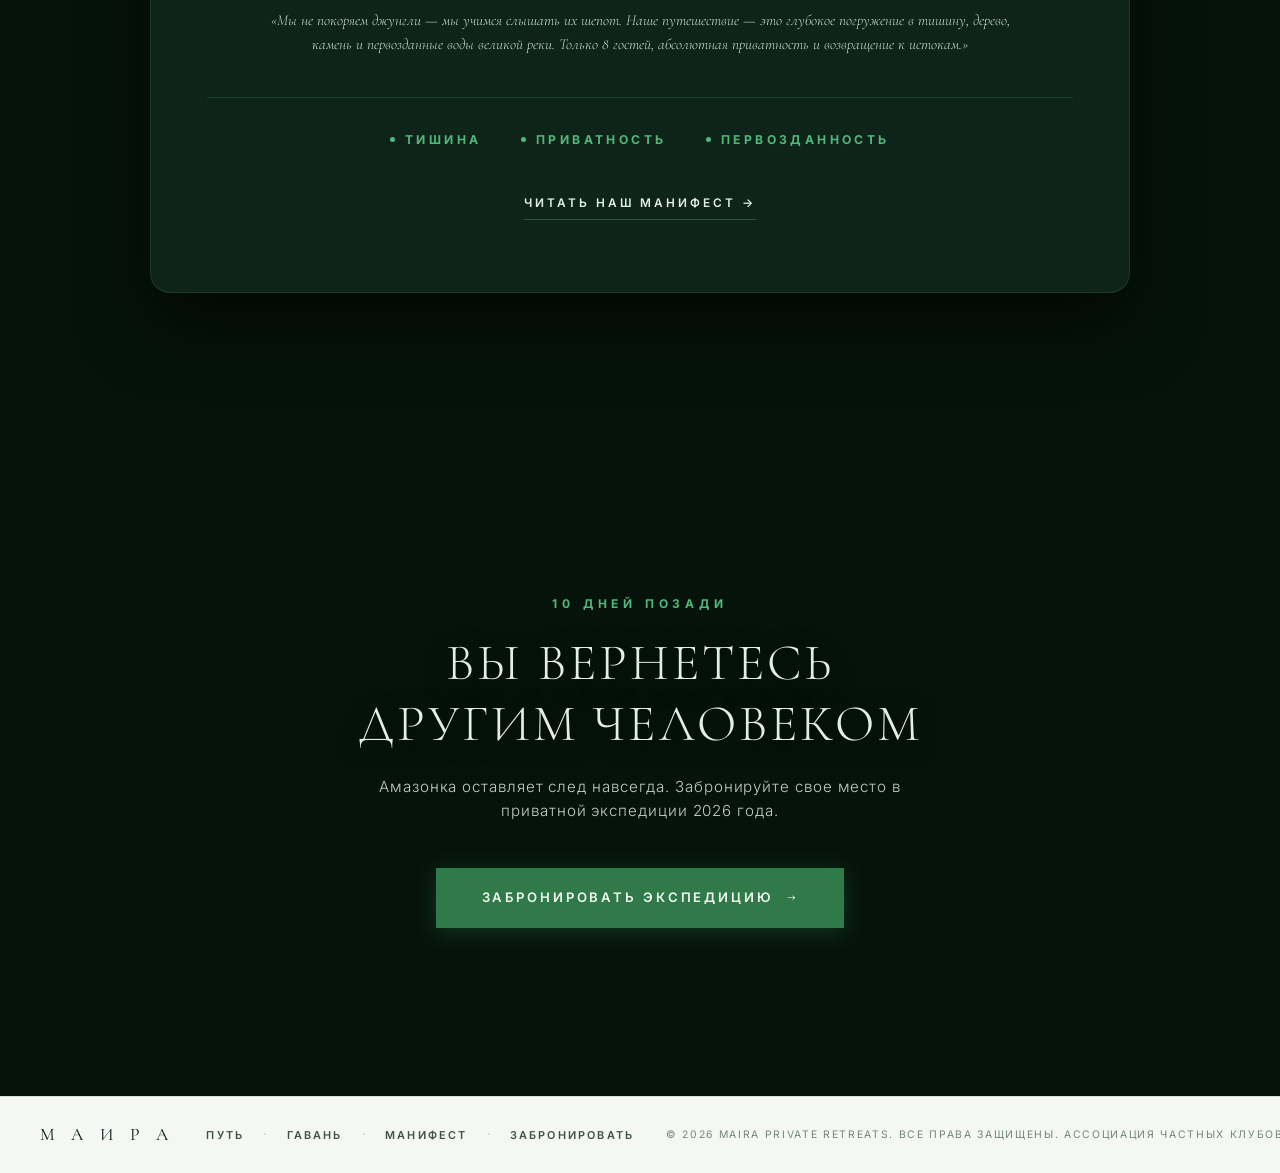
==== commit 2e638399: "feat: reduce menu/inclusions subheaders size by 3x, wrap finale subtitle SOMEONE to new line, and ad" ====
--- a/index.html
+++ b/index.html
@@ -59,7 +59,7 @@
   <link rel="preconnect" href="https://fonts.gstatic.com" crossorigin>
   <link href="https://fonts.googleapis.com/css2?family=Cormorant+Garamond:ital,wght@0,300;0,400;0,500;0,600;1,300;1,400&family=Inter:wght@200;300;400;500;600;700&display=swap" rel="stylesheet">
   
-  <link rel="stylesheet" href="style.css?v=v208_mobile_simplified_proportional">
+  <link rel="stylesheet" href="style.css?v=v209_active_nav_and_refined_headers">
 </head>
 <body>
 
@@ -453,7 +453,7 @@
     
     <div class="finale-content-inner">
       <span class="finale-tag" data-translate="home_finale_title">10 ДНЕЙ ПОЗАДИ</span>
-      <h2 class="finale-hero-title" data-translate="home_finale_sub">ВЫ ВЕРНЕТЕСЬ ДРУГИМ ЧЕЛОВЕКОМ</h2>
+      <h2 class="finale-hero-title" data-translate="home_finale_sub">ВЫ ВЕРНЕТЕСЬ<br>ДРУГИМ ЧЕЛОВЕКОМ</h2>
       <p class="finale-hero-desc" data-translate="home_finale_desc">Амазонка оставляет след навсегда. Забронируйте свое место в приватной экспедиции 2026 года.</p>
       
       <div class="finale-cta-box">
--- a/style.css
+++ b/style.css
@@ -209,17 +209,42 @@
   bottom: 0;
   left: 0;
   width: 0;
-  height: 1px;
-  background-color: var(--mist);
-  transition: width 0.3s ease;
-}
-
-.nav-link:hover, .nav-link.active {
-  color: var(--text-highlight);
-}
-
-.nav-link:hover::after, .nav-link.active::after {
-  width: 100%;
+  height: 2px;
+  background: linear-gradient(90deg, #52B77A 0%, #A3E6BA 50%, #52B77A 100%);
+  transition: width 0.35s cubic-bezier(0.25, 0.8, 0.25, 1), box-shadow 0.35s ease;
+  border-radius: 2px;
+}
+
+.nav-link:hover {
+  color: #ECF8F1;
+}
+
+.nav-link:hover::after {
+  width: 100%;
+}
+
+.nav-link.active {
+  color: #52B77A !important;
+  font-weight: 600;
+  text-shadow: 0 0 14px rgba(82, 183, 122, 0.5);
+}
+
+.nav-link.active::after {
+  width: 100% !important;
+  box-shadow: 0 0 10px rgba(82, 183, 122, 0.85);
+}
+
+.nav-link.active::before {
+  content: '';
+  position: absolute;
+  top: -4px;
+  left: 50%;
+  transform: translateX(-50%);
+  width: 4px;
+  height: 4px;
+  background: #52B77A;
+  border-radius: 50%;
+  box-shadow: 0 0 8px #52B77A, 0 0 14px rgba(82, 183, 122, 0.8);
 }
 
 .nav-cta-btn {
@@ -238,12 +263,13 @@
   box-shadow: 0 2px 14px var(--btn-glow);
 }
 
-.nav-cta-btn:hover {
+.nav-cta-btn:hover,
+.nav-cta-btn.active {
   gap: 0.65rem;
-  background-color: var(--palm-green-hover);
-  border-color: var(--palm-green-hover);
-  color: #FFFFFF;
-  box-shadow: 0 4px 20px rgba(56, 147, 87, 0.5);
+  background-color: #62cf8f;
+  border-color: #A3E6BA;
+  color: #06130C;
+  box-shadow: 0 4px 22px rgba(82, 183, 122, 0.65);
   transform: translateY(-1px);
 }
 
@@ -5760,9 +5786,23 @@
   letter-spacing: 0.06em !important;
 }
 
-h3, .iphone-card-title, .haven-box-title, .day-title {
+.iphone-card-title, .haven-box-title, .day-title, .h2-card-title, .sp-title {
   font-size: clamp(1.35rem, 4.5vw, 2.2rem) !important;
   line-height: 1.2 !important;
+}
+
+/* Refined Luxury Subheaders (Reduced ~3x as requested) */
+.menu-col-header,
+.col-header-text {
+  font-family: var(--font-sans) !important;
+  font-size: clamp(0.72rem, 1.8vw, 0.85rem) !important;
+  font-weight: 700 !important;
+  letter-spacing: 0.32em !important;
+  color: var(--accent-gold) !important;
+  text-transform: uppercase !important;
+  line-height: 1.4 !important;
+  display: block !important;
+  margin-bottom: 2rem !important;
 }
 
 p, .sec-subtitle, .iphone-card-desc, .haven-box-desc, .day-description {
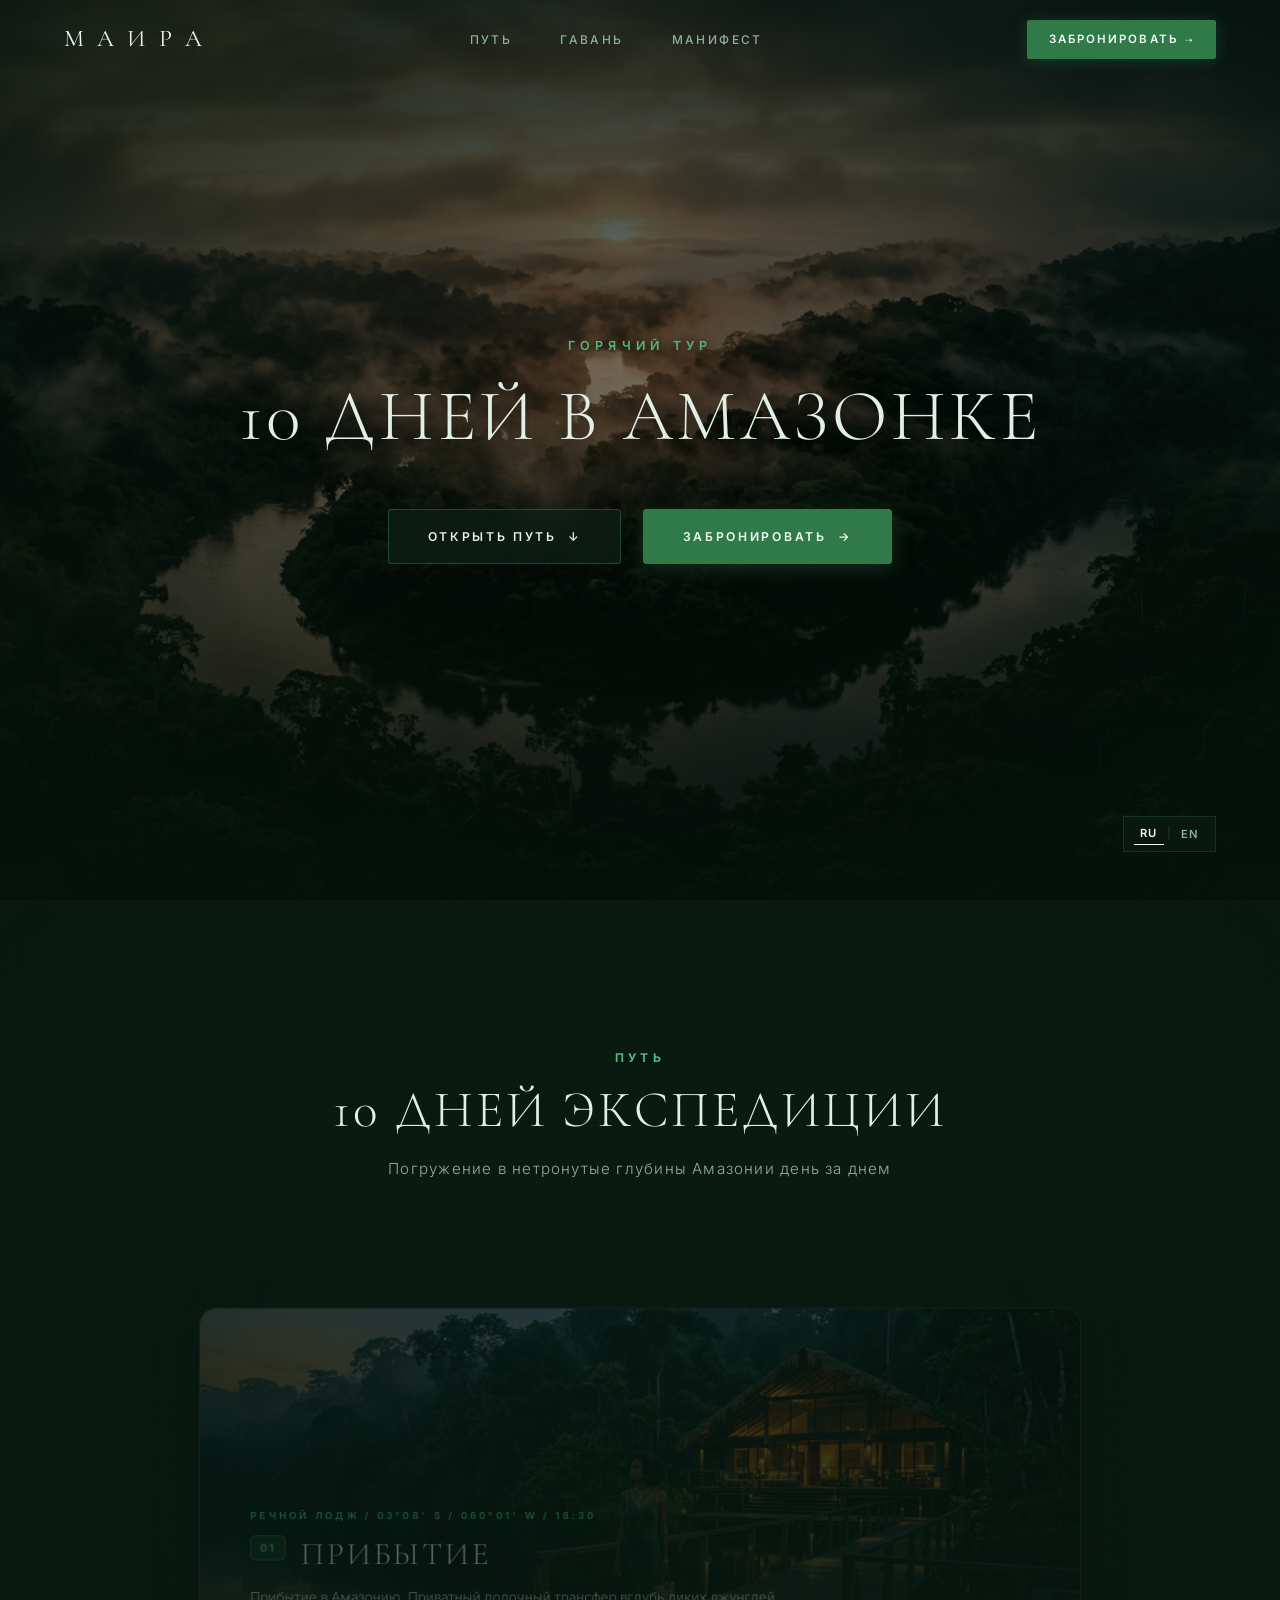
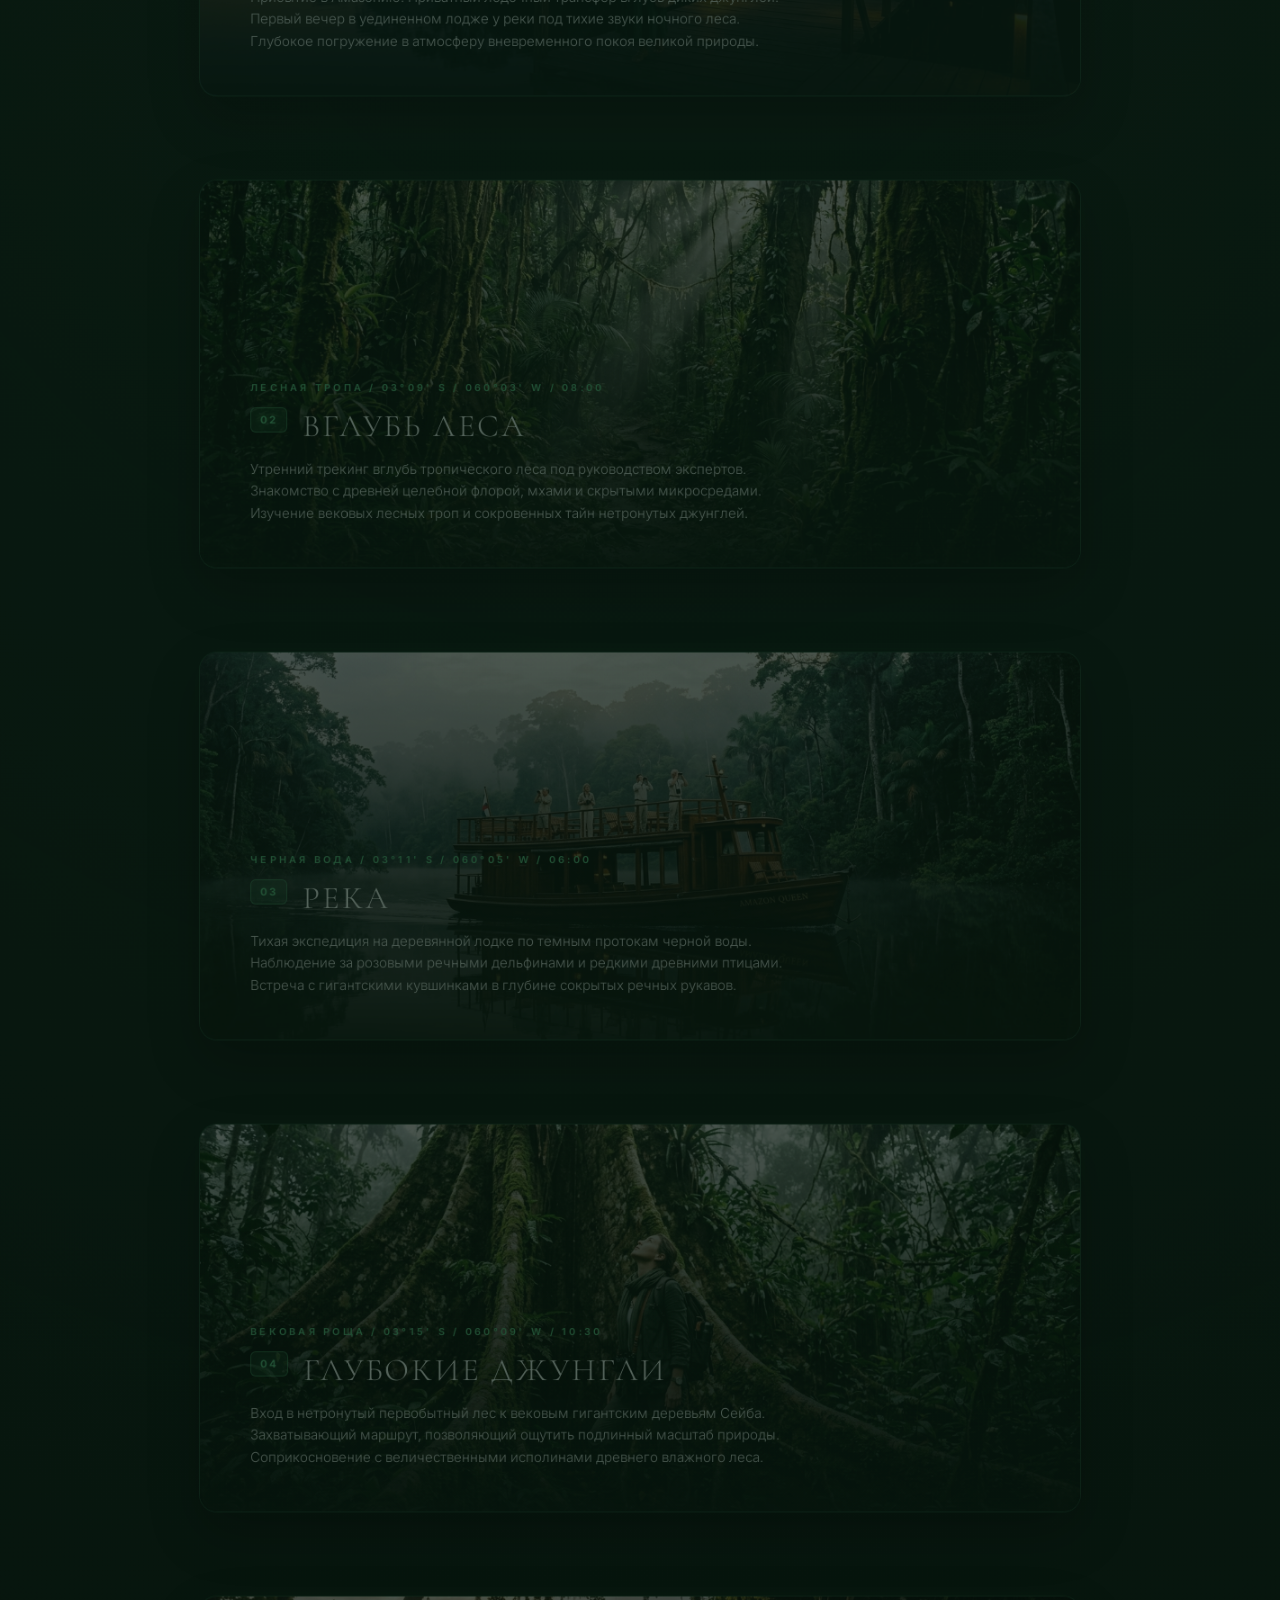
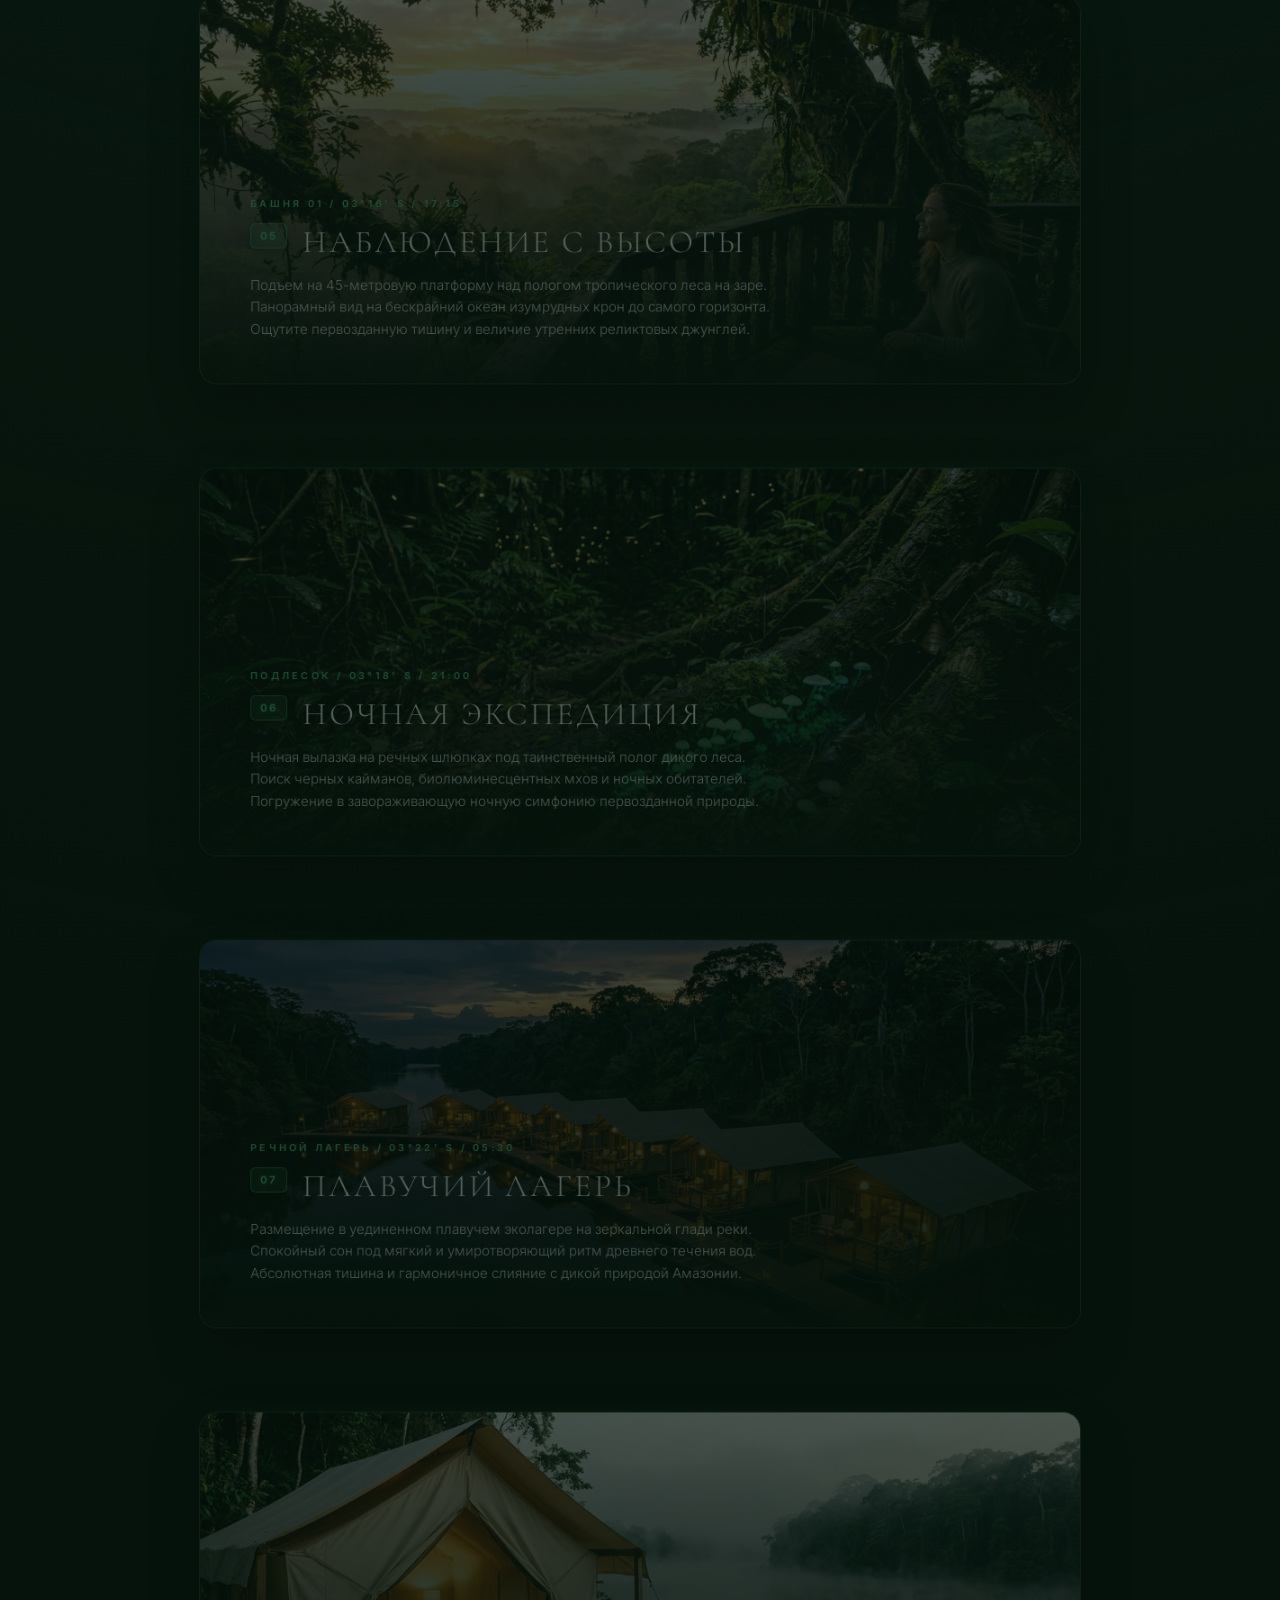
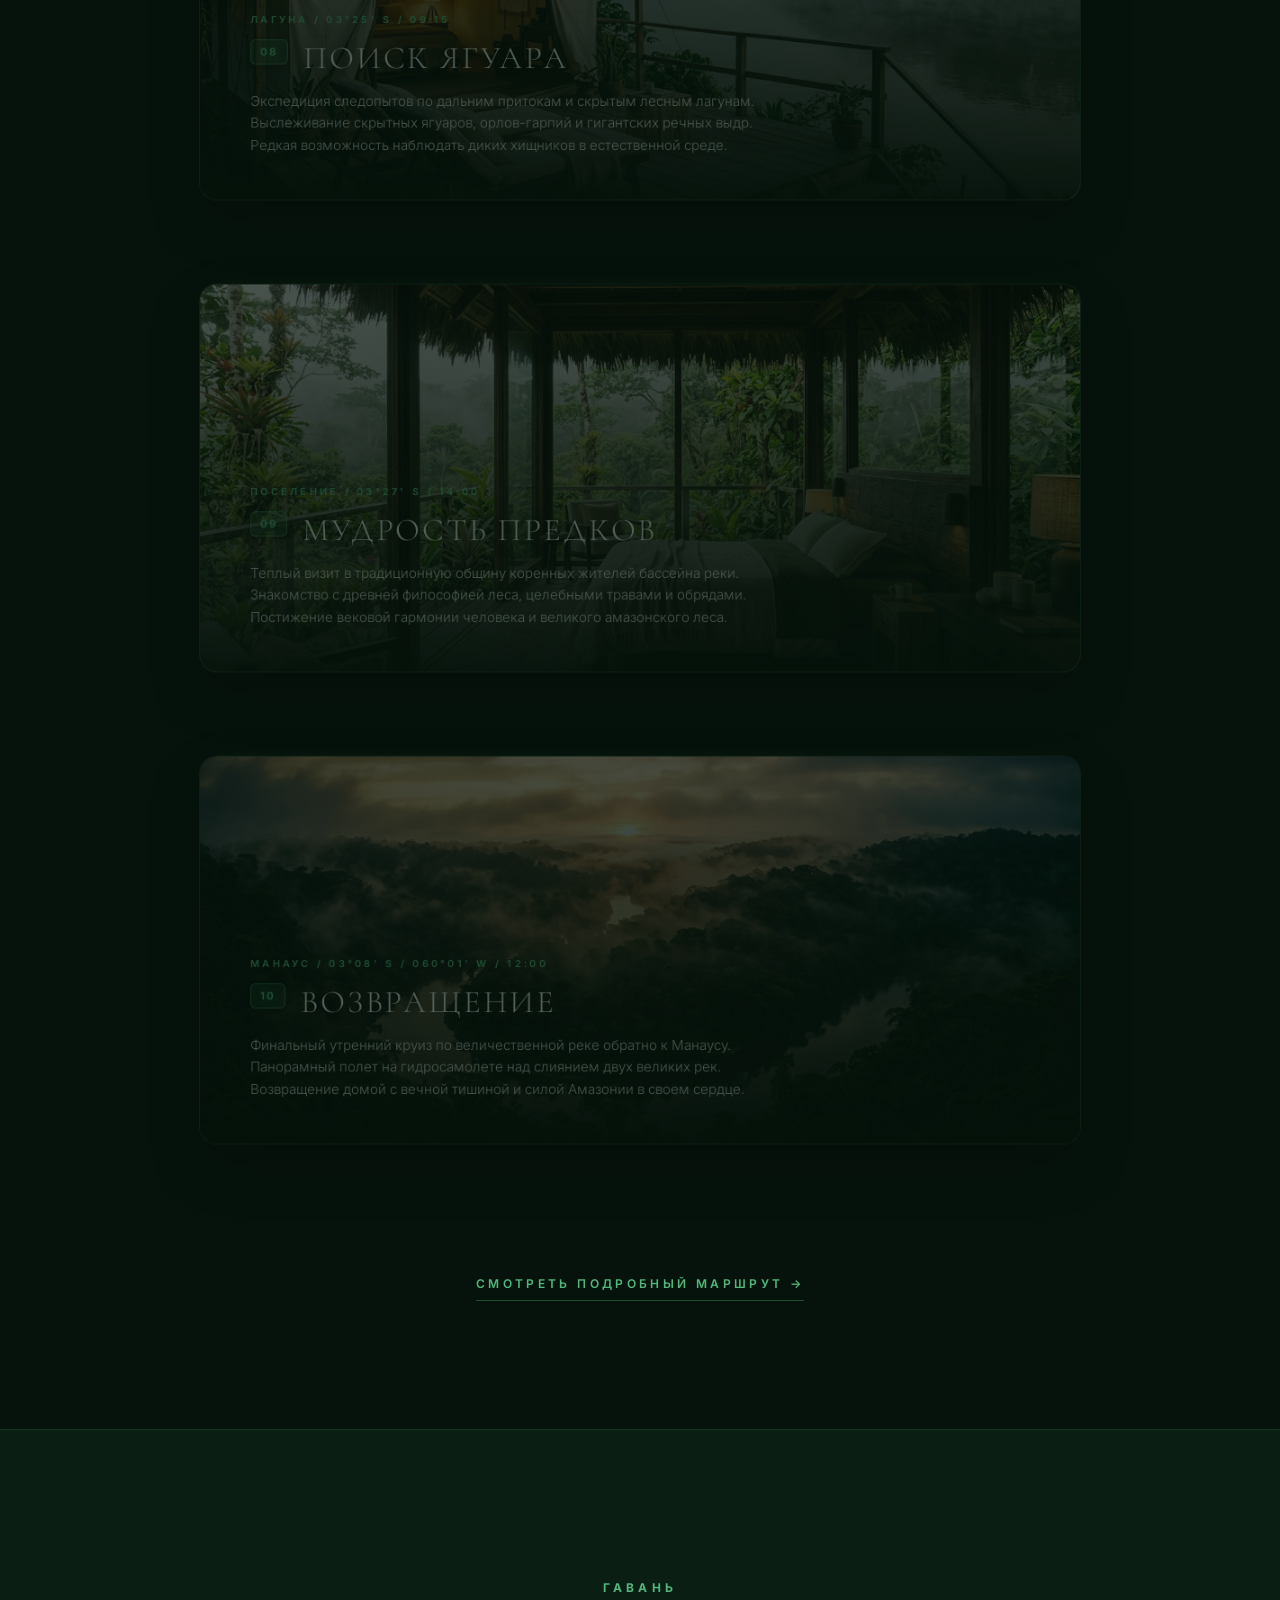
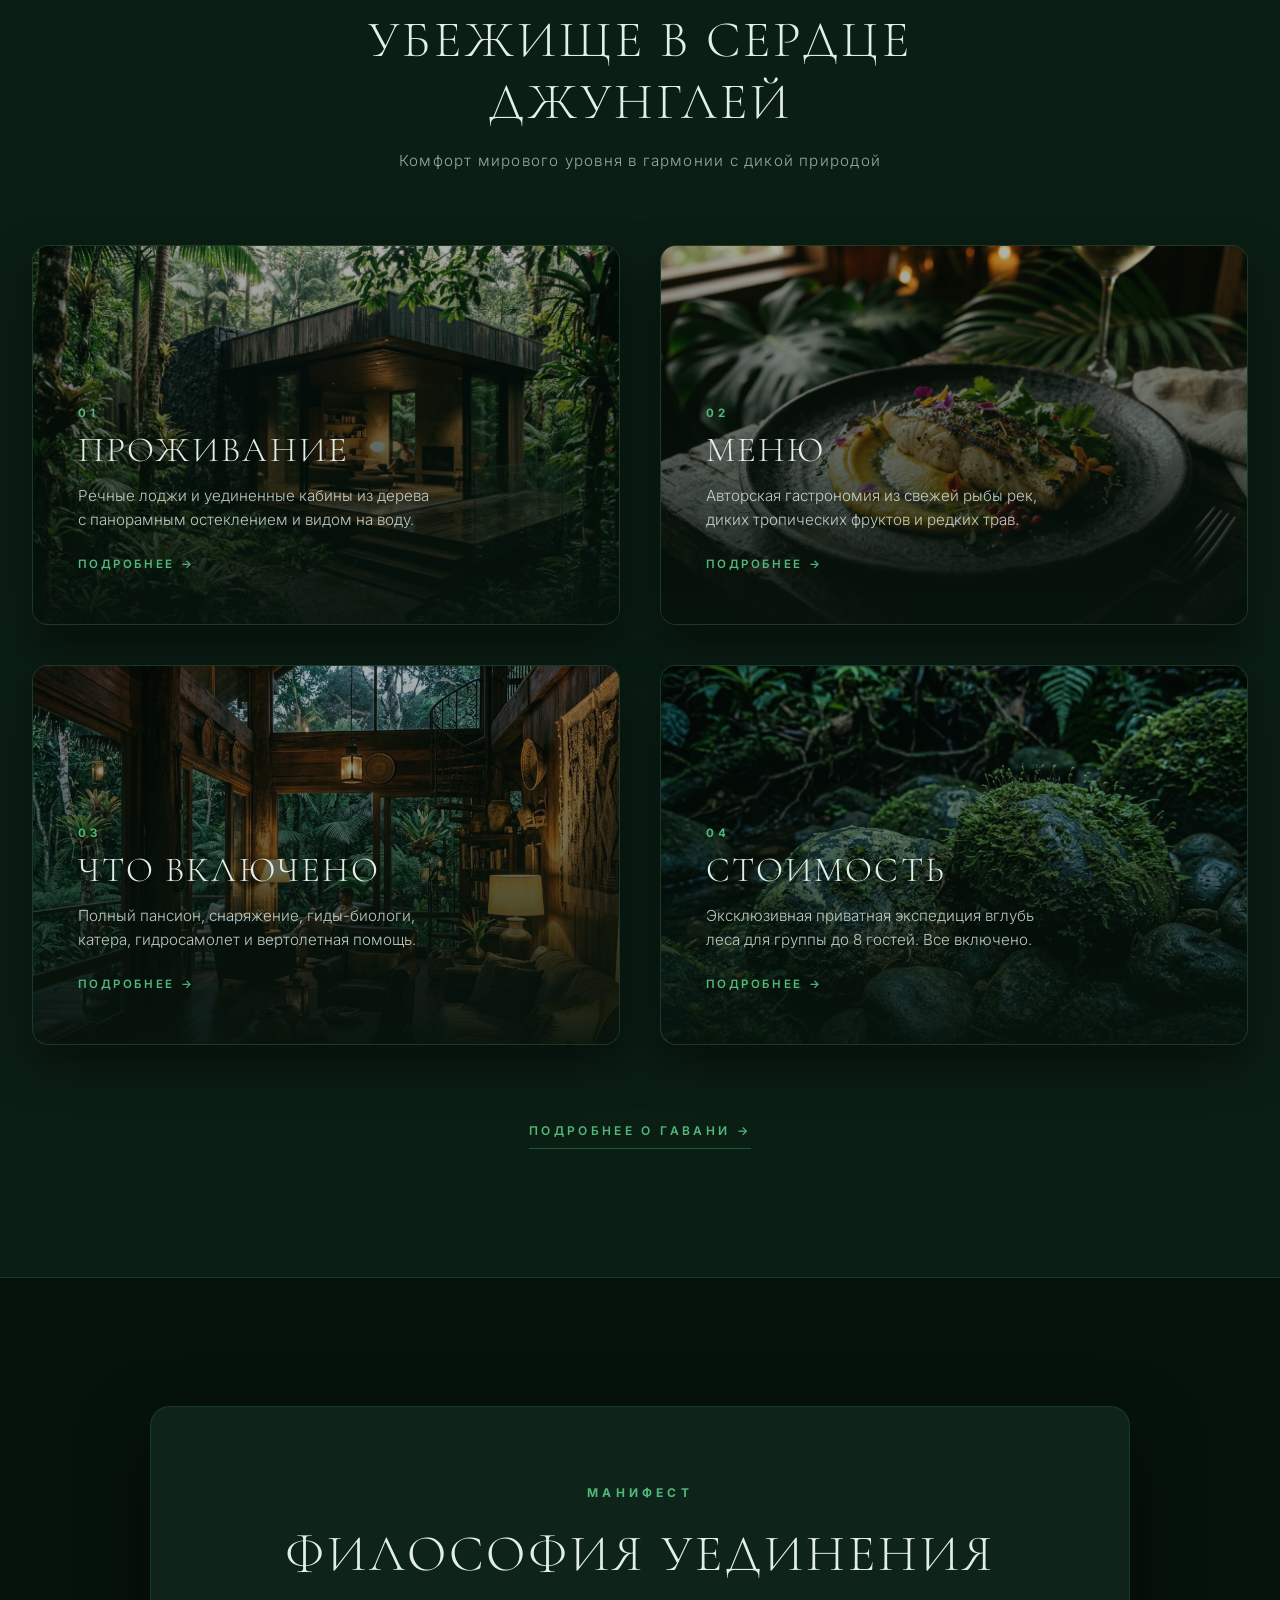
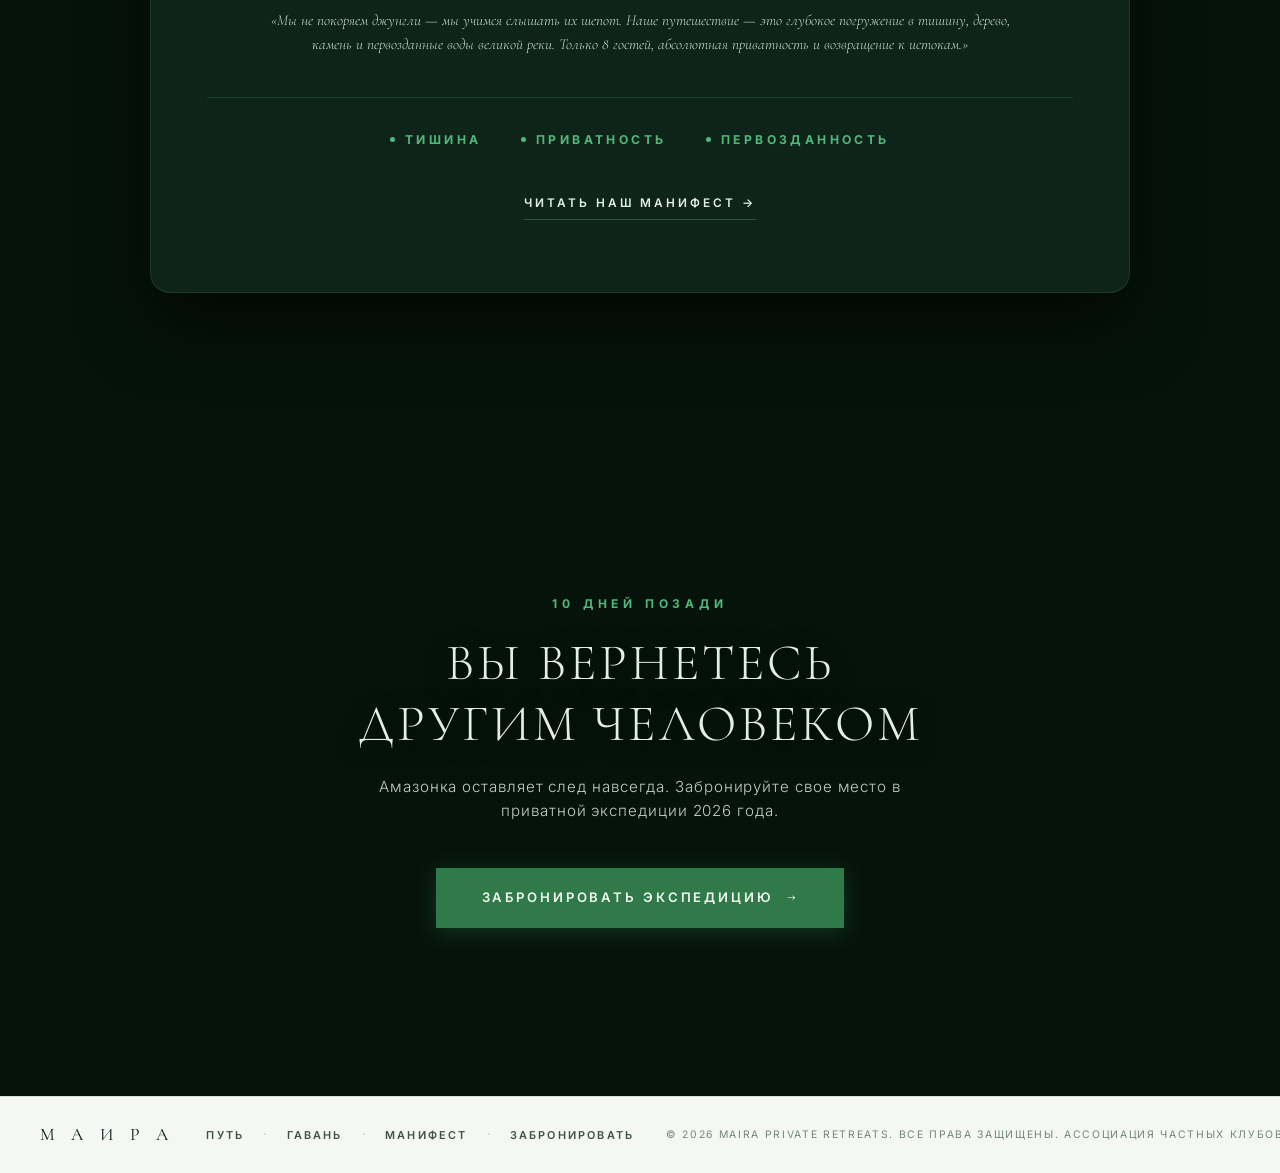
==== commit da58fc55: "Mobile version refinements: unified typography, burger menu alignment, manifesto statement sizing, a" ====
--- a/index.html
+++ b/index.html
@@ -59,7 +59,7 @@
   <link rel="preconnect" href="https://fonts.gstatic.com" crossorigin>
   <link href="https://fonts.googleapis.com/css2?family=Cormorant+Garamond:ital,wght@0,300;0,400;0,500;0,600;1,300;1,400&family=Inter:wght@200;300;400;500;600;700&display=swap" rel="stylesheet">
   
-  <link rel="stylesheet" href="style.css?v=v209_active_nav_and_refined_headers">
+  <link rel="stylesheet" href="style.css?v=v216_burger_center_box">
 </head>
 <body>
 
@@ -92,7 +92,7 @@
   <div class="mobile-menu">
     <div class="mobile-menu-inner">
       <div class="mobile-brand">
-        <span class="mobile-brand-title">М А И Р А</span>
+        <span class="mobile-brand-title" data-translate="brand_logo">М А И Р А</span>
         <span class="mobile-brand-sub">AMAZONIA RETREAT</span>
       </div>
       
@@ -120,7 +120,7 @@
        ========================================================================= -->
   <section id="sec-hero" class="home-hero-cinematic">
     <div class="hero-video-wrapper">
-      <video autoplay muted loop playsinline class="hero-video-el">
+      <video autoplay muted loop playsinline poster="assets/hero.jpg" class="hero-video-el">
         <source src="assets/hero.mp4" type="video/mp4">
       </video>
     </div>
--- a/style.css
+++ b/style.css
@@ -200,51 +200,35 @@
   transition: color 0.3s ease;
   position: relative;
   padding: 0.5rem 0;
-}
-
-
-.nav-link::after {
-  content: '';
-  position: absolute;
-  bottom: 0;
-  left: 0;
-  width: 0;
-  height: 2px;
-  background: linear-gradient(90deg, #52B77A 0%, #A3E6BA 50%, #52B77A 100%);
-  transition: width 0.35s cubic-bezier(0.25, 0.8, 0.25, 1), box-shadow 0.35s ease;
-  border-radius: 2px;
+  display: inline-flex;
+  align-items: center;
 }
 
 .nav-link:hover {
   color: #ECF8F1;
-}
-
-.nav-link:hover::after {
-  width: 100%;
 }
 
 .nav-link.active {
   color: #52B77A !important;
   font-weight: 600;
-  text-shadow: 0 0 14px rgba(82, 183, 122, 0.5);
-}
-
-.nav-link.active::after {
-  width: 100% !important;
-  box-shadow: 0 0 10px rgba(82, 183, 122, 0.85);
+  text-shadow: 0 0 16px rgba(82, 183, 122, 0.6);
+}
+
+.nav-link::after {
+  display: none !important;
 }
 
 .nav-link.active::before {
   content: '';
   position: absolute;
-  top: -4px;
-  left: 50%;
-  transform: translateX(-50%);
-  width: 4px;
-  height: 4px;
+  top: 50%;
+  left: -12px;
+  transform: translateY(-50%);
+  width: 6px;
+  height: 6px;
   background: #52B77A;
   border-radius: 50%;
-  box-shadow: 0 0 8px #52B77A, 0 0 14px rgba(82, 183, 122, 0.8);
+  box-shadow: 0 0 8px #52B77A, 0 0 16px rgba(82, 183, 122, 0.9);
 }
 
 .nav-cta-btn {
@@ -261,16 +245,21 @@
   gap: 0.4rem;
   transition: all 0.35s ease;
   box-shadow: 0 2px 14px var(--btn-glow);
-}
-
-.nav-cta-btn:hover,
+  text-decoration: none;
+}
+
+.nav-cta-btn:hover {
+  gap: 0.65rem;
+  background-color: var(--palm-green-hover);
+  border-color: var(--palm-green-hover);
+  color: #FFFFFF;
+  box-shadow: 0 4px 20px rgba(56, 147, 87, 0.5);
+  transform: translateY(-1px);
+}
+
 .nav-cta-btn.active {
-  gap: 0.65rem;
-  background-color: #62cf8f;
-  border-color: #A3E6BA;
-  color: #06130C;
-  box-shadow: 0 4px 22px rgba(82, 183, 122, 0.65);
-  transform: translateY(-1px);
+  border-color: rgba(163, 230, 186, 0.6);
+  box-shadow: 0 0 22px rgba(82, 183, 122, 0.6), 0 2px 14px var(--btn-glow);
 }
 
 .nav-cta-btn .arrow {
@@ -398,23 +387,26 @@
 /* Fullscreen Menu Overlay */
 .mobile-menu {
   position: fixed;
-  inset: 0;
+  top: 0;
+  left: 0;
+  right: 0;
+  bottom: 0;
   width: 100vw;
   height: 100vh;
   z-index: 10000;
   background: radial-gradient(circle at center, rgba(11, 30, 20, 0.98) 0%, rgba(4, 12, 7, 0.99) 100%);
   backdrop-filter: blur(28px);
   -webkit-backdrop-filter: blur(28px);
-  display: flex;
-  flex-direction: column;
-  justify-content: center;
-  align-items: center;
+  display: flex !important;
+  flex-direction: column !important;
+  justify-content: center !important;
+  align-items: center !important;
   opacity: 0;
   visibility: hidden;
   pointer-events: none;
   transition: opacity 0.45s cubic-bezier(0.25, 0.8, 0.25, 1),
               visibility 0.45s cubic-bezier(0.25, 0.8, 0.25, 1);
-  padding: 3rem 2rem;
+  padding: 2rem 1.5rem;
   box-sizing: border-box;
 }
 
@@ -427,17 +419,20 @@
 .mobile-menu-inner {
   display: flex;
   flex-direction: column;
-  align-items: center;
-  text-align: center;
-  width: 100%;
-  max-width: 380px;
+  align-items: flex-start;
+  text-align: left;
+  width: auto;
+  min-width: 260px;
+  max-width: 320px;
   gap: 2.2rem;
+  margin: auto !important;
 }
 
 .mobile-brand {
   display: flex;
   flex-direction: column;
-  align-items: center;
+  align-items: flex-start;
+  text-align: left;
   gap: 0.35rem;
 }
 
@@ -460,7 +455,8 @@
 .mobile-links {
   display: flex;
   flex-direction: column;
-  align-items: center;
+  align-items: flex-start;
+  text-align: left;
   gap: 1.2rem;
   width: 100%;
 }
@@ -476,11 +472,12 @@
   display: flex;
   align-items: center;
   gap: 0.8rem;
-  padding: 0.6rem 1.2rem;
+  padding: 0.6rem 0.8rem;
   border-radius: 8px;
   transition: all 0.3s ease;
   width: 100%;
-  justify-content: center;
+  justify-content: flex-start;
+  text-align: left;
 }
 
 .mobile-link:hover,
@@ -499,7 +496,7 @@
 .mobile-actions {
   width: 100%;
   display: flex;
-  justify-content: center;
+  justify-content: flex-start;
 }
 
 .mobile-cta-btn {
@@ -530,7 +527,7 @@
 }
 
 .mobile-lang-row {
-  display: inline-flex;
+  display: none !important;
   align-items: center;
   gap: 0.8rem;
   background: rgba(47, 122, 72, 0.2);
@@ -1112,7 +1109,7 @@
     gap: 1rem;
   }
   
-  .finale-btn, .btn-booking {
+  .finale-btn {
     width: 100%;
     justify-content: center;
   }
@@ -2550,12 +2547,12 @@
   max-width: 900px;
   width: 100%;
   margin: 0 auto;
-  text-align: center;
+  text-align: left;
   position: relative;
   z-index: 3;
   display: flex;
   flex-direction: column;
-  align-items: center;
+  align-items: flex-start;
 }
 
 .m-hero-tag {
@@ -2612,17 +2609,12 @@
   border-top: 1px solid rgba(82, 183, 122, 0.12);
 }
 
-.m-philosophy-statement {
-  font-size: clamp(1.5rem, 3.2vw, 2.5rem);
-  line-height: 1.5;
-  max-width: 860px;
-}
-
+.m-philosophy-statement,
 .m-essence-statement {
-  font-size: clamp(1.7rem, 3.8vw, 3rem);
-  line-height: 1.4;
-  margin-bottom: 2rem;
-  max-width: 860px;
+  font-size: clamp(2.4rem, 5.5vw, 4.2rem);
+  line-height: 1.35;
+  letter-spacing: 0.08em;
+  max-width: 900px;
 }
 
 .m-hero-trio {
@@ -4370,15 +4362,6 @@
   display: none !important;
 }
 
-.haven-sec-tag {
-  font-family: var(--font-sans);
-  font-size: 0.75rem;
-  letter-spacing: 0.35em;
-  color: var(--gold, #52B77A);
-  text-transform: uppercase;
-  margin-bottom: 1rem;
-}
-
 .haven-hero-sec {
   min-height: 100vh;
   padding-top: var(--header-height, 90px);
@@ -4428,11 +4411,13 @@
   margin: 0;
 }
 
-.haven-hero-divider {
-  width: 120px;
-  height: 1px;
-  background: linear-gradient(to right, transparent, var(--gold, #52B77A), transparent);
-  margin: 0;
+.haven-sec-tag {
+  font-family: var(--font-sans);
+  font-size: 0.7rem;
+  font-weight: 600;
+  letter-spacing: 0.35em;
+  color: var(--accent-gold, #52B77A);
+  text-transform: uppercase;
 }
 
 .haven-hero-sub {
@@ -4446,7 +4431,7 @@
 }
 
 #haven-hero-cta {
-  margin-top: 1rem;
+  margin-top: 0.5rem;
 }
 
 .haven-scroll-down {
@@ -5619,37 +5604,44 @@
 }
 
 .pricing-cta {
-  display: flex;
+  display: inline-flex;
   align-items: center;
   justify-content: center;
-  gap: 0.7rem;
+  gap: 0.8rem;
   margin-top: 2.4rem;
-  padding: 0.9rem 1.5rem;
-  border: 1px solid rgba(82, 183, 122, 0.3);
-  color: rgba(216, 221, 213, 0.7);
-  font-family: var(--font-sans);
-  font-size: 0.68rem;
+  padding: 1.1rem 2.2rem;
+  background-color: var(--palm-green);
+  border: 1px solid var(--palm-green);
+  color: var(--btn-text) !important;
+  font-family: var(--font-sans);
+  font-size: 0.78rem;
   font-weight: 600;
-  letter-spacing: 0.2em;
+  letter-spacing: 0.22em;
   text-decoration: none;
   text-transform: uppercase;
   transition: all 0.35s ease;
+  box-shadow: 0 4px 22px var(--btn-glow);
+  cursor: pointer;
 }
 
 .pricing-cta:hover {
-  border-color: var(--accent-gold);
-  color: var(--accent-gold);
+  background-color: var(--palm-green-hover);
+  border-color: var(--palm-green-hover);
+  color: #FFFFFF !important;
+  box-shadow: 0 6px 30px rgba(56, 147, 87, 0.5);
+  transform: translateY(-2px);
 }
 
 .pricing-cta--gold {
-  background: var(--accent-gold);
-  border-color: var(--accent-gold);
-  color: #071A14;
+  background-color: var(--palm-green);
+  border-color: var(--palm-green);
+  color: var(--btn-text) !important;
 }
 
 .pricing-cta--gold:hover {
-  background: transparent;
-  color: var(--accent-gold);
+  background-color: var(--palm-green-hover);
+  border-color: var(--palm-green-hover);
+  color: #FFFFFF !important;
 }
 
 .pricing-note {
@@ -5738,7 +5730,6 @@
 /* Alignment Hierarchy */
 .hero-center-group,
 .manifesto-header-center,
-.m-hero-content,
 .finale-center-group,
 .journey-hero-content,
 .book-header,
@@ -5749,7 +5740,12 @@
   margin-right: auto !important;
 }
 
-/* Strict Left Alignment for All Cards Across All Pages */
+/* Strict Left Alignment for All Cards Across All Pages & Manifesto */
+.m-hero-content,
+.m-hero-statement,
+.m-hero-tag,
+.m-hero-trio,
+.m-hero-actions,
 .iphone-card-content,
 .iphone-card-header,
 .iphone-card-title,
@@ -5767,7 +5763,11 @@
 .day-meta,
 .booking-form-group,
 .haven-card,
-.haven-info-group {
+.haven-info-group,
+.h2-card-text,
+.h2-card-title,
+.sp-content,
+.sp-title {
   text-align: left !important;
   align-items: flex-start !important;
   justify-content: flex-start !important;
@@ -5817,14 +5817,14 @@
     --content-padding-right: 1.25rem;
   }
 
-  /* Section Spacing */
+  /* Section Spacing - Breathy and Premium */
   section,
   .home-havens-section,
   .home-manifesto-section,
   .home-journey-section,
   .route-container {
-    padding-top: 4rem !important;
-    padding-bottom: 4rem !important;
+    padding-top: 4.5rem !important;
+    padding-bottom: 4.5rem !important;
     padding-left: 1.25rem !important;
     padding-right: 1.25rem !important;
   }
@@ -5846,7 +5846,7 @@
   .hero-buttons-row {
     flex-direction: column !important;
     align-items: center !important;
-    gap: 0.85rem !important;
+    gap: 1rem !important;
     width: 100% !important;
     max-width: 320px !important;
     margin-left: auto !important;
@@ -5857,136 +5857,435 @@
   .hero-btn-palm {
     width: 100% !important;
     justify-content: center !important;
-    padding: 0.95rem 1.5rem !important;
-    font-size: 0.82rem !important;
-  }
-
-  /* Journey Cards - Simplified & Left Aligned */
+    padding: 1rem 1.5rem !important;
+    font-size: 0.85rem !important;
+    letter-spacing: 0.15em !important;
+  }
+
+  /* Premium Journey Cards (Photo Emphasis) */
   .iphone-card-deck {
-    padding: 0 0.25rem !important;
-    gap: 2.2rem !important;
+    padding: 0 !important;
+    gap: 2rem !important;
   }
 
   .iphone-card {
     width: 100% !important;
     max-width: 100% !important;
     height: auto !important;
-    min-height: 340px !important;
-    padding: 1.8rem 1.35rem !important;
-    border-radius: 18px !important;
+    min-height: 420px !important;
+    padding: 2rem 1.5rem !important;
+    border-radius: 20px !important;
+    background: rgba(11, 30, 20, 0.1) !important;
+    border: 1px solid rgba(82, 183, 122, 0.12) !important;
+    box-shadow: 0 8px 32px rgba(0, 0, 0, 0.4) !important;
+    display: flex !important;
+    flex-direction: column !important;
+    justify-content: flex-end !important; /* Push text to bottom */
   }
 
   .iphone-card-header {
-    gap: 0.65rem !important;
+    gap: 0.75rem !important;
     flex-wrap: wrap !important;
-    margin-bottom: 0.65rem !important;
-  }
-
-  .iphone-card-desc {
-    font-size: 0.85rem !important;
-    line-height: 1.55 !important;
-    color: rgba(226, 239, 231, 0.82) !important;
-  }
-
-  .iphone-card-desc br {
-    display: none !important; /* Clean fluid wrap without hard breaks */
-  }
-
-  /* Havens 4 Cards Grid - Left Aligned */
+    margin-bottom: 0 !important; /* Removed margin since desc is hidden */
+  }
+
+  /* Hide Descriptions to Emphasize Photos */
+  .iphone-card-desc,
+  .haven-box-desc,
+  .day-description {
+    display: none !important;
+  }
+
+  /* Keep regular paragraphs readable */
+  p {
+    font-size: clamp(0.95rem, 4vw, 1.05rem) !important;
+    line-height: 1.65 !important;
+    color: rgba(236, 248, 241, 0.88) !important;
+    letter-spacing: 0.015em !important;
+  }
+
+  /* Havens Cards Grid (Photo Emphasis) */
   .haven-four-grid {
     grid-template-columns: 1fr !important;
-    gap: 1.25rem !important;
+    gap: 1.5rem !important;
   }
 
   .haven-box-card {
-    min-height: 280px !important;
-    padding: 1.8rem 1.35rem !important;
-    border-radius: 16px !important;
-  }
-
-  .haven-box-desc {
-    font-size: 0.85rem !important;
-    line-height: 1.55 !important;
-  }
-
-  .haven-box-desc br {
+    min-height: 420px !important;
+    padding: 2rem 1.5rem !important;
+    border-radius: 20px !important;
+    background: rgba(11, 30, 20, 0.1) !important;
+    border: 1px solid rgba(82, 183, 122, 0.12) !important;
+    box-shadow: 0 8px 32px rgba(0, 0, 0, 0.4) !important;
+    display: flex !important;
+    flex-direction: column !important;
+    justify-content: flex-end !important;
+  }
+
+  /* Language Switcher beside Burger Menu */
+  .floating-lang-switcher {
+    bottom: auto !important;
+    top: 1.25rem !important;
+    right: 5rem !important;
+    background: rgba(6, 19, 12, 0.85) !important;
+    backdrop-filter: blur(16px) !important;
+    -webkit-backdrop-filter: blur(16px) !important;
+    border: 1px solid rgba(82, 183, 122, 0.35) !important;
+    border-radius: 24px !important;
+    padding: 0 0.8rem !important;
+    z-index: 10000 !important;
+    height: 48px !important;
+    box-shadow: 0 8px 24px rgba(0, 0, 0, 0.5), 0 0 15px rgba(82, 183, 122, 0.15) !important;
+  }
+
+  /* Left Align Section Headings (Journey, Havens, Book) */
+  .sec-header-center,
+  .book-header {
+    text-align: left !important;
+    align-items: flex-start !important;
+    margin-left: 0 !important;
+  }
+  /* Left align h2 and titles, but EXCLUDE Manifesto and Finale */
+  /* Left align Specific Section Titles */
+  .sec-title, 
+  .home-journey-title, 
+  .home-havens-sec-title, 
+  .book-title,
+  .home-journey-section h2,
+  .home-havens-section h2,
+  .route-container h2 {
+    text-align: left !important;
+  }
+  
+  /* Centered Main Heroes, Home Manifesto & Finale */
+  .hero-center-group,
+  .journey-hero-content,
+  .haven-hero-content,
+  .manifesto-quote-title,
+  .finale-hero-title,
+  .finale-hero-desc,
+  .home-manifesto-intro h2,
+  .home-finale-section .sec-title,
+  .home-finale-section h2 {
+    text-align: center !important;
+    align-items: center !important;
+    margin-left: auto !important;
+    margin-right: auto !important;
+    justify-content: center !important;
+  }
+
+  /* Manifesto Page Left Alignment */
+  .m-hero-content,
+  .m-hero-statement,
+  .m-hero-tag,
+  .m-hero-trio,
+  .m-hero-actions {
+    text-align: left !important;
+    align-items: flex-start !important;
+    justify-content: flex-start !important;
+    margin-left: 0 !important;
+  }
+
+  /* Unify First Screen Headings on Mobile to match Home Page */
+  h1:not(.m-hero-statement), .hero-display-title, .journey-hero-title, .haven-hero-title, .finale-display-title, .book-title {
+    font-size: clamp(2.8rem, 12vw, 4.5rem) !important;
+    line-height: 1.1 !important;
+    font-family: var(--font-serif) !important;
+    font-weight: 300 !important;
+    letter-spacing: 0.06em !important;
+    color: var(--ivory) !important;
+    text-shadow: 0 4px 28px rgba(0, 0, 0, 0.75) !important;
+    text-transform: uppercase !important;
+  }
+  /* Unifying all cards on mobile to match iphone-card style EXACTLY */
+
+  /* JOURNEY PAGE CARDS */
+  .route-day {
+    position: relative !important;
+    width: 100% !important;
+    height: auto !important;
+    min-height: 420px !important;
+    padding: 2rem 1.5rem !important;
+    border-radius: 20px !important;
+    background: rgba(11, 30, 20, 0.1) !important;
+    border: 1px solid rgba(82, 183, 122, 0.12) !important;
+    box-shadow: 0 8px 32px rgba(0, 0, 0, 0.4) !important;
+    display: flex !important;
+    flex-direction: column !important;
+    justify-content: flex-end !important;
+    margin-bottom: 2rem !important;
+    overflow: hidden !important;
+    box-sizing: border-box !important;
+  }
+  .day-bg-wrapper, .day-overlay {
+    border-radius: 20px !important;
+    position: absolute !important;
+    inset: 0 !important;
+  }
+  .day-bg-wrapper::after {
+    content: "";
+    position: absolute;
+    inset: 0;
+    background: linear-gradient(to top, rgba(5,12,7,0.95) 0%, rgba(5,12,7,0.3) 45%, transparent 100%);
+    z-index: 2;
+  }
+  .day-content {
+    position: relative !important;
+    z-index: 3 !important;
+    padding: 0 !important;
+    width: 100% !important;
+    box-sizing: border-box !important;
+  }
+
+  /* HAVENS PAGE: 4 MATERIALS CARDS */
+  .h2-card {
+    position: relative !important;
+    width: 100% !important;
+    min-height: 420px !important;
+    padding: 2rem 1.5rem !important;
+    border-radius: 20px !important;
+    background: rgba(11, 30, 20, 0.1) !important;
+    border: 1px solid rgba(82, 183, 122, 0.12) !important;
+    box-shadow: 0 8px 32px rgba(0, 0, 0, 0.4) !important;
+    display: flex !important;
+    flex-direction: column !important;
+    justify-content: flex-end !important;
+    overflow: hidden !important;
+    box-sizing: border-box !important;
+  }
+  .h2-card-bg, .h2-card-gradient {
+    border-radius: 20px !important;
+  }
+  .h2-card-body {
+    padding: 0 !important;
+    width: 100% !important;
+    box-sizing: border-box !important;
+    z-index: 3 !important;
+  }
+
+  /* HAVENS PAGE: STAY PREMIUM CARDS */
+  .stay-premium-card {
+    position: relative !important;
+    width: 100% !important;
+    min-height: 420px !important;
+    padding: 2rem 1.5rem !important;
+    border-radius: 20px !important;
+    background: rgba(11, 30, 20, 0.1) !important;
+    border: 1px solid rgba(82, 183, 122, 0.12) !important;
+    box-shadow: 0 8px 32px rgba(0, 0, 0, 0.4) !important;
+    display: flex !important;
+    flex-direction: column !important;
+    justify-content: flex-end !important;
+    overflow: hidden !important;
+    box-sizing: border-box !important;
+  }
+  .sp-img-box {
+    position: absolute !important;
+    inset: 0 !important;
+    aspect-ratio: auto !important;
+    z-index: 1 !important;
+    width: 100% !important;
+    height: 100% !important;
+  }
+  .sp-img-box::after {
+    content: "";
+    position: absolute;
+    inset: 0;
+    background: linear-gradient(to top, rgba(5,12,7,0.95) 0%, rgba(5,12,7,0.3) 45%, transparent 100%);
+    z-index: 2;
+  }
+  .sp-img {
+    height: 100% !important;
+    object-fit: cover !important;
+  }
+  .sp-content {
+    position: relative !important;
+    z-index: 3 !important;
+    padding: 0 !important;
+    width: 100% !important;
+    box-sizing: border-box !important;
+  }
+
+  /* Hide Descriptions to emphasize photos across all cards */
+  .h2-card-desc,
+  .sp-desc {
     display: none !important;
   }
 
+  /* Global Fix for Overflowing Texts and Buttons */
+  html, body {
+    max-width: 100vw !important;
+    overflow-x: hidden !important;
+  }
+  h1, h2, h3, h4, h5, h6, p, .iphone-card-meta, .day-meta, .haven-box-num, .h2-card-index, .sp-card-index {
+    max-width: 100% !important;
+    word-break: break-word !important;
+    white-space: normal !important;
+  }
+  .btn, .btn-booking, .nav-cta-btn, .mobile-cta-btn, .finale-primary-btn, .hero-btn-glass, .hero-btn-palm, .haven-book-btn, .pricing-cta {
+    max-width: 100% !important;
+    white-space: normal !important;
+    text-align: center !important;
+    display: inline-flex !important;
+    flex-wrap: nowrap !important;
+    justify-content: center !important;
+    align-items: center !important;
+    gap: 0.6rem !important;
+    word-break: break-word !important;
+    box-sizing: border-box !important;
+    font-size: clamp(0.72rem, 3.5vw, 0.8rem) !important;
+    padding: 1.05rem 2.2rem !important;
+    letter-spacing: 0.18em !important;
+  }
+
+  .arrow {
+    display: inline-block !important;
+    flex-shrink: 0 !important;
+    transform: translateY(1px);
+  }
+
   /* Manifesto Quotes */
-  .manifesto-quote-text,
-  .m-hero-statement {
-    font-size: clamp(1.25rem, 4.8vw, 1.9rem) !important;
-    line-height: 1.4 !important;
+  .manifesto-quote-text {
+    font-size: clamp(1.4rem, 5.5vw, 2rem) !important;
+    line-height: 1.35 !important;
+    letter-spacing: 0.02em !important;
+  }
+  
+  .m-hero-statement,
+  .m-philosophy-statement,
+  .m-essence-statement {
+    font-size: clamp(2.8rem, 10vw, 4.4rem) !important;
+    line-height: 1.18 !important;
+    font-family: var(--font-serif) !important;
+    font-weight: 300 !important;
+    letter-spacing: 0.04em !important;
   }
 
   /* Video Finale Screen */
   .home-finale-section {
     min-height: 70vh !important;
-    padding: 3.5rem 1.25rem !important;
+    padding: 4rem 1.25rem !important;
   }
 
   .finale-btn {
     width: 100% !important;
     max-width: 320px !important;
     justify-content: center !important;
-    padding: 1.05rem 1.4rem !important;
-  }
-
-  /* Booking Form & Touch Inputs */
+    padding: 1.1rem 1.5rem !important;
+  }
+  .footer {
+    padding: 3rem 1.5rem !important;
+  }
+  .footer-container {
+    flex-direction: column !important;
+    text-align: center !important;
+    gap: 1.5rem !important;
+    white-space: normal !important;
+  }
+  .footer-copy {
+    white-space: normal !important;
+    text-align: center !important;
+    line-height: 1.5 !important;
+    max-width: 90% !important;
+    margin: 0 auto !important;
+    font-size: clamp(0.58rem, 2.5vw, 0.65rem) !important;
+  }
+  .footer-nav {
+    display: grid !important;
+    grid-template-columns: repeat(2, 1fr) !important;
+    gap: 1.5rem 0.5rem !important;
+    justify-items: center !important;
+    width: 100% !important;
+    white-space: normal !important;
+  }
+  .footer-dot {
+    display: none !important;
+  }
+  .footer-brand {
+    justify-content: center !important;
+  }
+
+  /* Booking Form */
   .book-form-card,
   .booking-box {
-    padding: 1.8rem 1.2rem !important;
-    border-radius: 16px !important;
+    padding: 2rem 1.4rem !important;
+    border-radius: 20px !important;
+    background: rgba(11, 30, 20, 0.6) !important;
+    border: 1px solid rgba(82, 183, 122, 0.15) !important;
   }
 
   .book-form-row {
     grid-template-columns: 1fr !important;
-    gap: 1rem !important;
+    gap: 1.25rem !important;
   }
 
   input, select, textarea {
     font-size: 16px !important; /* Prevents auto-zoom in iOS Safari */
-  }
-}
-
-/* Extra Small Screens (≤ 480px: iPhone SE, Mini, Galaxy Fold) */
+    padding: 1rem 1.2rem !important;
+  }
+}
+
+/* Extra Small Screens (≤ 480px: iPhone SE, Mini) */
 @media (max-width: 480px) {
   .nav-logo {
-    font-size: 0.92rem !important;
-    letter-spacing: 0.18em !important;
+    font-size: 0.95rem !important;
+    letter-spacing: 0.22em !important;
   }
 
   .hero-top-label,
   .haven-sec-tag,
   .journey-hero-tag,
   .m-hero-tag {
-    font-size: 0.62rem !important;
-    letter-spacing: 0.2em !important;
-    padding: 0.3rem 0.7rem !important;
-  }
-
-  .iphone-card {
-    min-height: 320px !important;
-    padding: 1.5rem 1.15rem !important;
-  }
-
+    font-size: 0.65rem !important;
+    letter-spacing: 0.22em !important;
+    padding: 0.35rem 0.8rem !important;
+  }
+
+  /* More comfortable touch targets and spacing on very small screens */
+  .iphone-card,
   .haven-box-card {
-    min-height: 260px !important;
-    padding: 1.5rem 1.15rem !important;
-  }
-
-  .footer-content {
+    padding: 1.75rem 1.25rem !important;
+  }
+
+  .iphone-card-title, 
+  .haven-box-title, 
+  .day-title {
+    font-size: clamp(1.4rem, 6.5vw, 1.8rem) !important;
+    margin-bottom: 0.5rem !important;
+  }
+
+  .footer {
+    padding: 3rem 1.25rem 2rem 1.25rem !important;
+  }
+
+  .footer-container {
     flex-direction: column !important;
     text-align: center !important;
-    gap: 1.3rem !important;
-  }
-
-  .footer-links {
+    gap: 1.5rem !important;
+    white-space: normal !important;
+  }
+
+  .footer-copy {
+    white-space: normal !important;
+    text-align: center !important;
+    line-height: 1.5 !important;
+    max-width: 100% !important;
+    margin: 0 auto !important;
+    font-size: clamp(0.55rem, 2.8vw, 0.62rem) !important;
+  }
+
+  .footer-nav {
+    display: grid !important;
+    grid-template-columns: repeat(2, 1fr) !important;
+    gap: 1.5rem 0.5rem !important;
+    justify-items: center !important;
+    width: 100% !important;
+    white-space: normal !important;
+  }
+
+  .footer-brand {
     justify-content: center !important;
-    flex-wrap: wrap !important;
-    gap: 0.85rem !important;
-  }
-}
-
-
+  }
+}
+
+
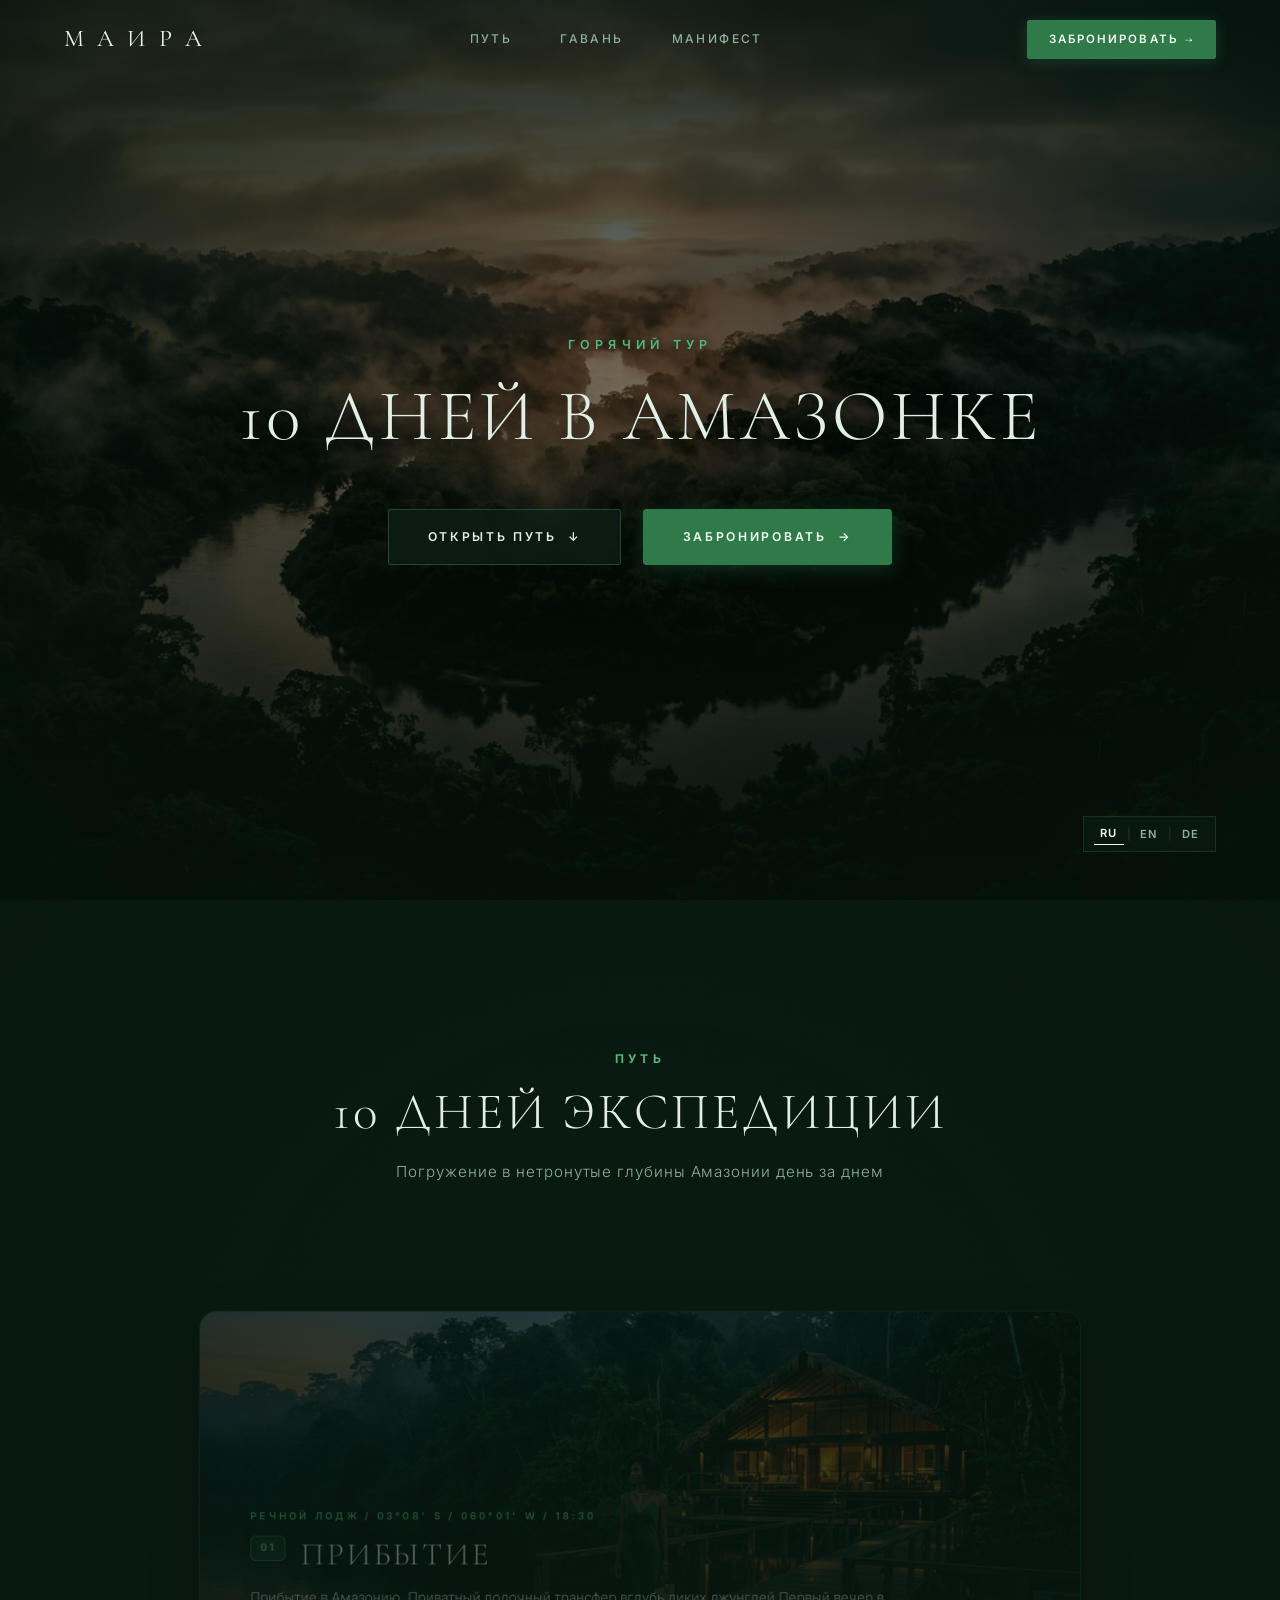
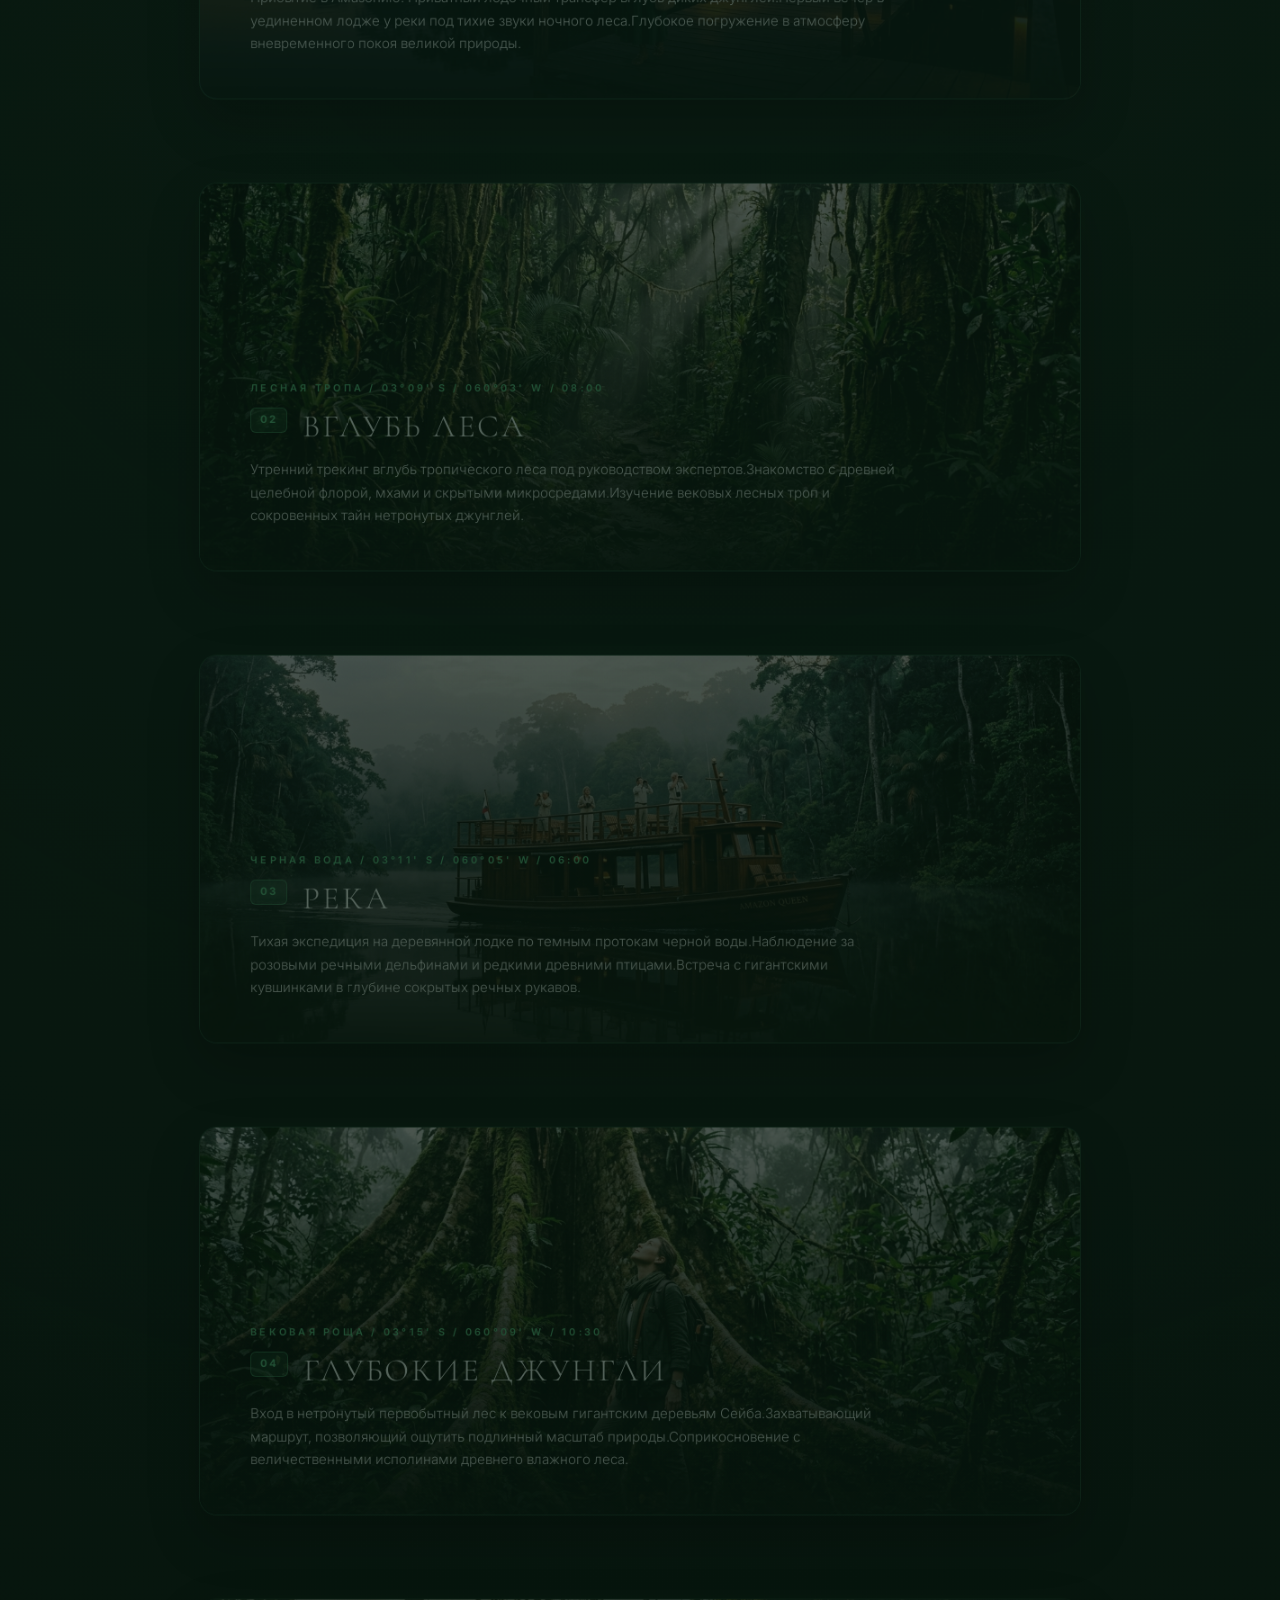
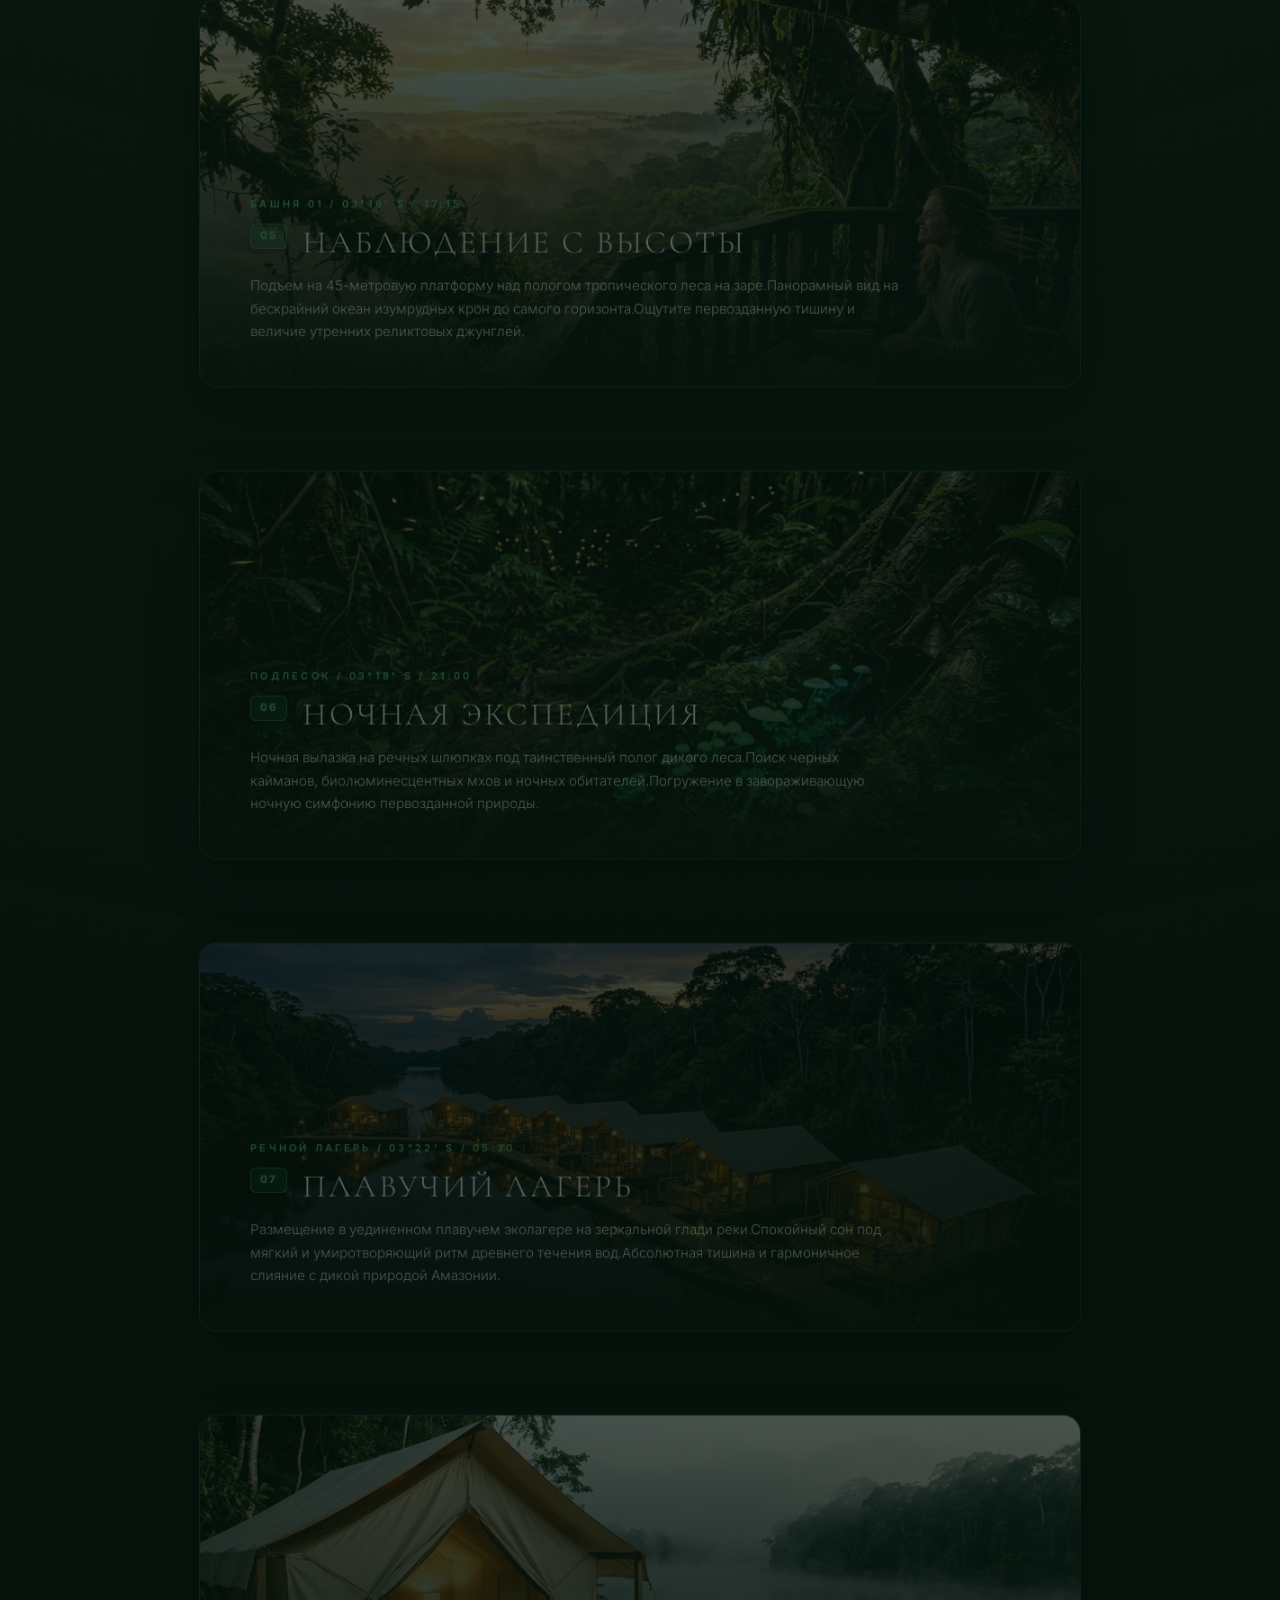
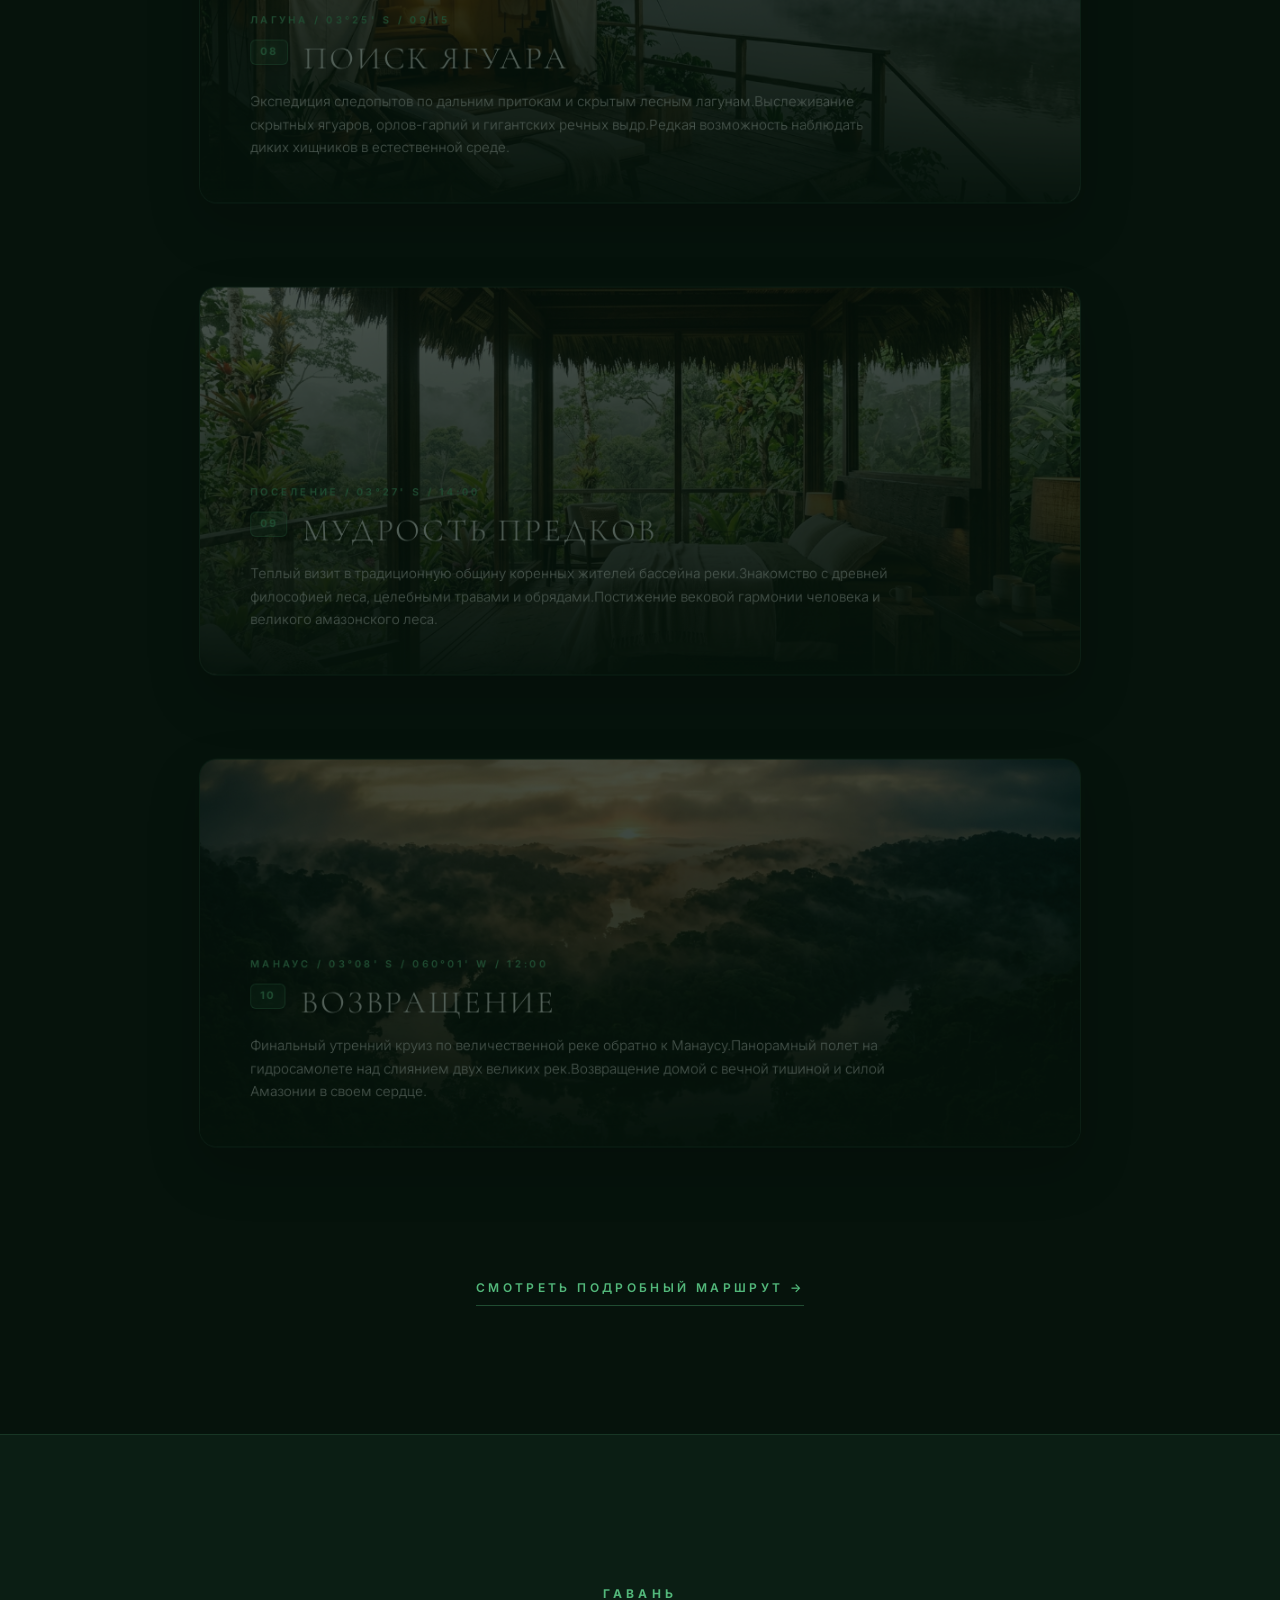
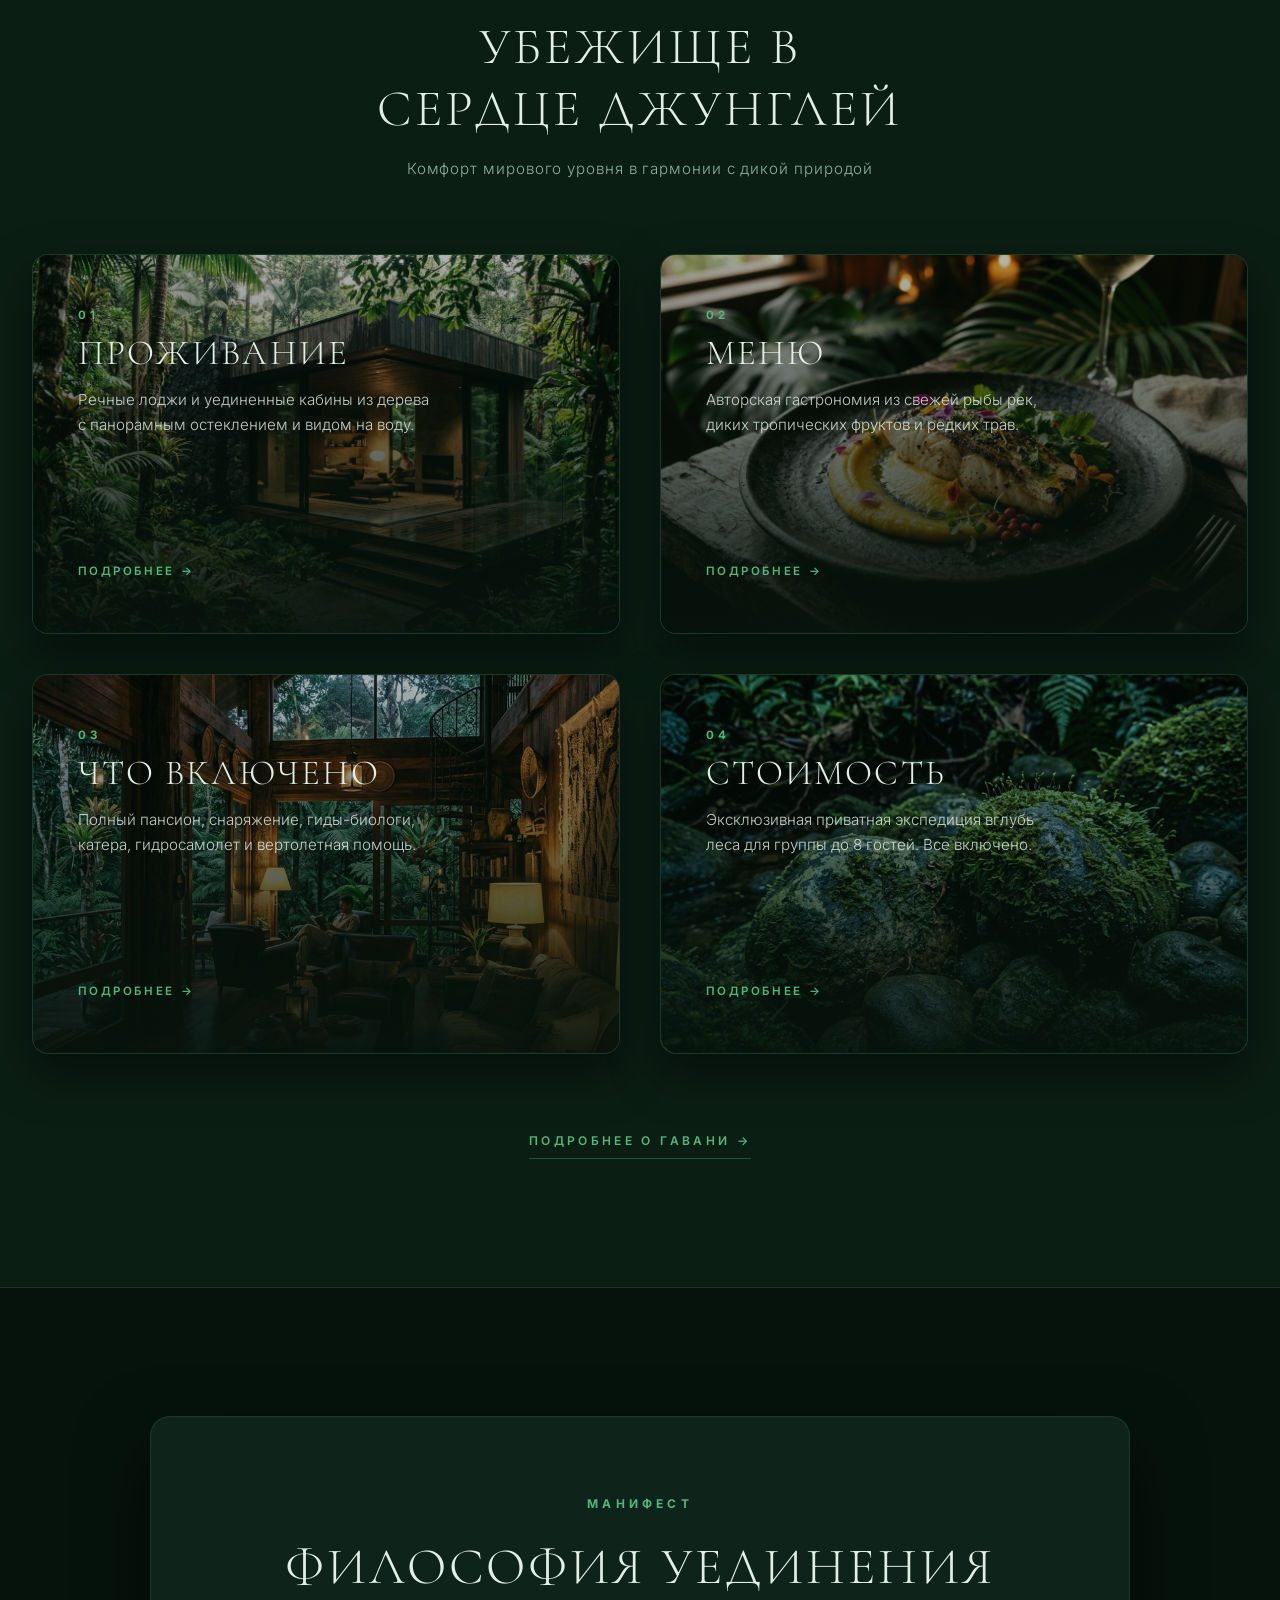
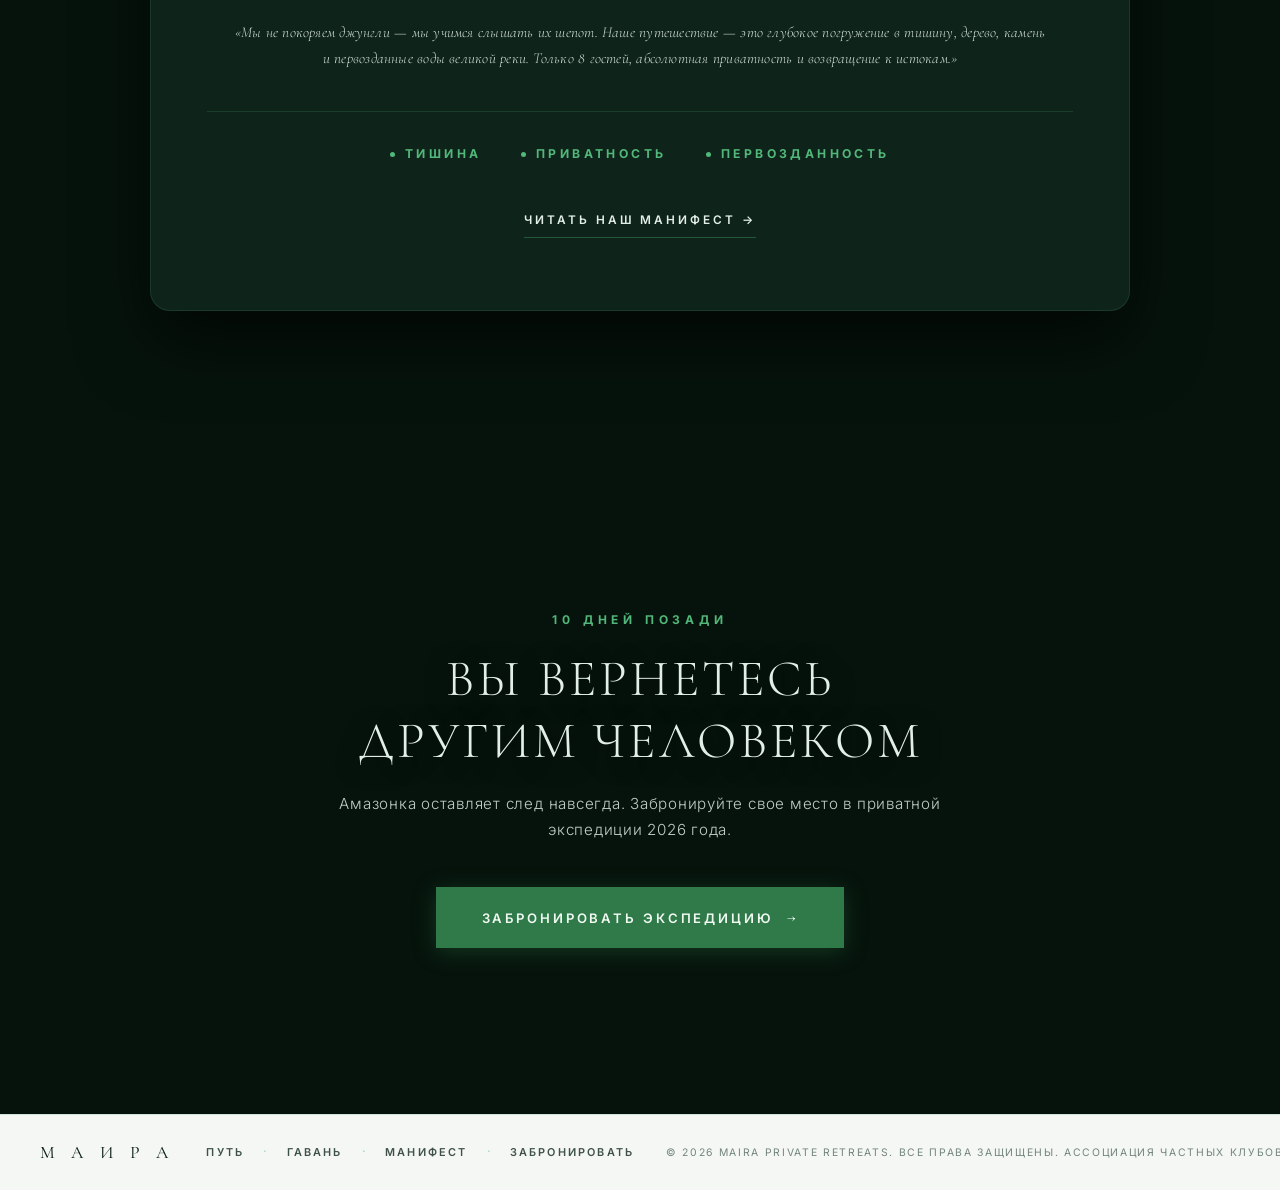
==== commit ca98e75f: "feat: add German translation, restore missing assets, and balance typography" ====
--- a/index.html
+++ b/index.html
@@ -111,6 +111,8 @@
         <button class="mobile-lang-btn active" data-lang="ru">RU</button>
         <span class="mobile-lang-divider">/</span>
         <button class="mobile-lang-btn" data-lang="en">EN</button>
+        <span class="mobile-lang-divider">/</span>
+        <button class="mobile-lang-btn" data-lang="de">DE</button>
       </div>
     </div>
   </div>
@@ -496,6 +498,8 @@
     <button class="lang-btn active" data-lang="ru">RU</button>
     <span class="lang-separator">|</span>
     <button class="lang-btn" data-lang="en">EN</button>
+    <span class="lang-separator">|</span>
+    <button class="lang-btn" data-lang="de">DE</button>
   </div>
 
   <script src="main.js?v=v186_small_green_numbers"></script>
--- a/style.css
+++ b/style.css
@@ -73,7 +73,45 @@
 
 body {
   overflow-x: hidden;
-  line-height: 1.6;
+  line-height: 1.68;
+  text-rendering: optimizeLegibility;
+}
+
+/* Universal Typography Balancing & Uniform Lines */
+h1, h2, h3, h4, h5, h6,
+.hero-display-title,
+.sec-title,
+.home-journey-title,
+.home-havens-sec-title,
+.manifesto-quote-title,
+.finale-display-title,
+.journey-hero-title,
+.haven-hero-title,
+.book-title,
+.m-hero-statement,
+.haven-box-title,
+.day-title,
+.h2-card-title,
+.sp-title {
+  text-wrap: balance;
+  letter-spacing: 0.04em;
+}
+
+p,
+.sec-subtitle,
+.iphone-card-desc,
+.haven-box-desc,
+.manifesto-quote-body,
+.day-description,
+.h2-card-desc,
+.sp-desc,
+.book-subtitle {
+  text-wrap: pretty;
+  word-break: normal;
+  overflow-wrap: break-word;
+  hyphens: auto;
+  -webkit-hyphens: auto;
+  -ms-hyphens: auto;
 }
 
 /* Page Transition Overlay (Safari-friendly) */
@@ -884,11 +922,12 @@
   font-family: var(--font-sans), sans-serif;
   font-size: clamp(3rem, 8vw, 7rem);
   font-weight: 700;
-  line-height: 1.1;
+  line-height: 1.12;
   letter-spacing: 0.10em;
   color: var(--white);
   margin: 0;
-  white-space: nowrap;
+  white-space: normal;
+  text-wrap: balance;
   opacity: 0;
   animation: fadeInUp 1.1s 0.6s ease-out forwards;
   text-transform: uppercase;
@@ -901,6 +940,8 @@
   letter-spacing: 0.08em;
   color: var(--mist);
   font-style: italic;
+  text-wrap: balance;
+  line-height: 1.6;
   opacity: 0;
   animation: fadeInUp 1.1s 0.9s ease-out forwards;
 }
@@ -1559,12 +1600,13 @@
 .day-title {
   font-family: var(--font-serif);
   font-size: clamp(2rem, 5vw, 3.6rem);
-  white-space: nowrap;
+  white-space: normal;
+  text-wrap: balance;
   font-weight: 300;
   letter-spacing: 0.05em;
   color: #FBF9F5;
   margin-bottom: 1.2rem;
-  line-height: 1.1;
+  line-height: 1.15;
   text-transform: uppercase;
   text-shadow: 0 6px 24px rgba(0, 0, 0, 0.7);
 }
@@ -1590,8 +1632,10 @@
   line-height: 1.75;
   color: rgba(240, 237, 230, 0.88);
   width: 100%;
-  max-width: 100%;
-  text-wrap: balance;
+  max-width: 680px;
+  text-wrap: pretty;
+  hyphens: auto;
+  -webkit-hyphens: auto;
   text-align: left;
 }
 
@@ -2544,7 +2588,7 @@
 }
 
 .m-hero-content {
-  max-width: 900px;
+  max-width: 1080px;
   width: 100%;
   margin: 0 auto;
   text-align: left;
@@ -2568,12 +2612,15 @@
 
 .m-hero-statement {
   font-family: var(--font-serif);
-  font-size: clamp(2.4rem, 5.5vw, 4.2rem);
+  font-size: clamp(2rem, 4.4vw, 3.5rem);
   font-weight: 300;
-  line-height: 1.35;
-  letter-spacing: 0.08em;
+  line-height: 1.38;
+  letter-spacing: 0.06em;
   color: #F4F2EB;
   margin: 0;
+  text-wrap: balance;
+  hyphens: auto;
+  -webkit-hyphens: auto;
 }
 
 .m-hero-statement .gold-italic {
@@ -2581,6 +2628,7 @@
   color: var(--accent-gold);
   display: block;
   margin-top: 0.8rem;
+  text-wrap: balance;
 }
 
 .m-scroll-down {
@@ -2611,10 +2659,13 @@
 
 .m-philosophy-statement,
 .m-essence-statement {
-  font-size: clamp(2.4rem, 5.5vw, 4.2rem);
-  line-height: 1.35;
-  letter-spacing: 0.08em;
-  max-width: 900px;
+  font-size: clamp(1.95rem, 4vw, 3.2rem);
+  line-height: 1.42;
+  letter-spacing: 0.05em;
+  max-width: 1080px;
+  text-wrap: balance;
+  hyphens: auto;
+  -webkit-hyphens: auto;
 }
 
 .m-hero-trio {
@@ -3147,17 +3198,22 @@
   letter-spacing: 0.06em;
   color: var(--ivory);
   text-transform: uppercase;
-  line-height: 1.15;
+  line-height: 1.18;
   margin: 0 0 1rem 0;
+  text-wrap: balance;
 }
 
 .sec-subtitle {
   font-family: var(--font-sans);
   font-size: 0.95rem;
   font-weight: 300;
-  letter-spacing: 0.08em;
+  letter-spacing: 0.06em;
   color: var(--text-muted);
-  line-height: 1.6;
+  line-height: 1.65;
+  max-width: 640px;
+  margin-left: auto;
+  margin-right: auto;
+  text-wrap: balance;
 }
 
 .sec-bottom-cta {
@@ -3301,19 +3357,29 @@
   color: var(--ivory);
   text-transform: uppercase;
   margin: 0;
-  line-height: 1.1;
+  line-height: 1.12;
   text-shadow: 0 4px 18px rgba(0, 0, 0, 0.7);
+  text-wrap: balance;
 }
 
 .iphone-card-desc {
   font-family: var(--font-sans);
-  font-size: 0.9rem;
+  font-size: 0.92rem;
   font-weight: 300;
-  line-height: 1.65;
-  color: rgba(226, 239, 231, 0.85);
+  line-height: 1.72;
+  color: rgba(226, 239, 231, 0.88);
   margin: 0;
-  max-width: 680px;
+  max-width: 720px;
   text-wrap: pretty;
+  word-break: normal;
+  overflow-wrap: break-word;
+  hyphens: auto;
+  -webkit-hyphens: auto;
+}
+
+.iphone-card-desc br {
+  display: inline;
+  content: " ";
 }
 
 .journey-full-btn,
@@ -3422,6 +3488,9 @@
   flex-direction: column;
   align-items: flex-start;
   text-align: left;
+  width: 100%;
+  height: 100%;
+  justify-content: flex-end;
 }
 
 .haven-box-num {
@@ -3442,18 +3511,20 @@
   color: var(--ivory);
   text-transform: uppercase;
   margin: 0 0 0.8rem 0;
-  line-height: 1.15;
+  line-height: 1.18;
+  text-wrap: balance;
 }
 
 .haven-box-desc {
   font-family: var(--font-sans);
   font-size: 0.88rem;
   font-weight: 300;
-  line-height: 1.65;
-  color: rgba(226, 239, 231, 0.82);
+  line-height: 1.68;
+  color: rgba(226, 239, 231, 0.84);
   margin: 0 0 1.4rem 0;
   max-width: 440px;
-  text-wrap: pretty;
+  text-wrap: balance;
+  min-height: 3.4em;
 }
 
 .haven-box-link {
@@ -3466,6 +3537,7 @@
   display: inline-flex;
   align-items: center;
   gap: 0.4rem;
+  margin-top: auto;
   transition: gap 0.3s ease, color 0.3s ease;
 }
 
@@ -3519,17 +3591,21 @@
   color: var(--ivory);
   text-transform: uppercase;
   margin: 0.6rem 0 1.4rem 0;
+  text-wrap: balance;
+  line-height: 1.2;
 }
 
 .manifesto-quote-body {
   font-family: var(--font-serif);
-  font-size: clamp(1.05rem, 2vw, 1.35rem);
+  font-size: clamp(1.08rem, 2.1vw, 1.38rem);
   font-style: italic;
   font-weight: 300;
-  line-height: 1.7;
-  color: rgba(226, 239, 231, 0.9);
-  max-width: 760px;
+  line-height: 1.85;
+  color: rgba(226, 239, 231, 0.92);
+  max-width: 820px;
   margin: 0 auto 2.5rem auto;
+  text-wrap: balance;
+  letter-spacing: 0.015em;
 }
 
 .manifesto-pillars-row {
@@ -3642,20 +3718,22 @@
   letter-spacing: 0.08em;
   color: var(--ivory);
   text-transform: uppercase;
-  line-height: 1.15;
+  line-height: 1.18;
   margin: 0 0 1.2rem 0;
   text-shadow: 0 4px 25px rgba(0, 0, 0, 0.8);
+  text-wrap: balance;
 }
 
 .finale-hero-desc {
   font-family: var(--font-sans);
   font-size: clamp(0.88rem, 1.8vw, 1.05rem);
   font-weight: 300;
-  letter-spacing: 0.06em;
+  letter-spacing: 0.05em;
   color: rgba(226, 239, 231, 0.85);
-  line-height: 1.6;
-  max-width: 600px;
+  line-height: 1.68;
+  max-width: 620px;
   margin: 0 auto 2.8rem auto;
+  text-wrap: balance;
 }
 
 .finale-primary-btn {
@@ -3786,8 +3864,9 @@
 
   .day-title {
     font-size: min(5vw, 1.6rem);
-    white-space: nowrap;
-    line-height: 1.1;
+    white-space: normal;
+    text-wrap: balance;
+    line-height: 1.15;
   }
 
   .day-title .day-num-label {
@@ -4403,11 +4482,12 @@
   font-family: var(--font-sans), sans-serif;
   font-size: clamp(3rem, 7.5vw, 6.2rem);
   font-weight: 700;
-  line-height: 1.1;
+  line-height: 1.12;
   letter-spacing: 0.10em;
   color: #FBF9F5;
   text-transform: uppercase;
-  white-space: nowrap;
+  white-space: normal;
+  text-wrap: balance;
   margin: 0;
 }
 
@@ -4428,6 +4508,8 @@
   color: var(--mist);
   font-style: italic;
   text-transform: none;
+  text-wrap: balance;
+  line-height: 1.6;
 }
 
 #haven-hero-cta {
@@ -4735,9 +4817,11 @@
   font-weight: 300;
   color: rgba(251, 249, 245, 0.7);
   line-height: 1.5;
-  margin: 0;
+  margin: 0 auto;
   text-align: center;
-  white-space: nowrap;
+  white-space: normal;
+  text-wrap: balance;
+  max-width: 90%;
   opacity: 0;
   transform: translateY(8px);
   transition: opacity 0.5s ease 0.1s, transform 0.5s ease 0.1s;
@@ -5778,17 +5862,20 @@
   font-size: clamp(2rem, 7vw, 4.5rem) !important;
   line-height: 1.15 !important;
   letter-spacing: 0.05em !important;
+  text-wrap: balance !important;
 }
 
 h2, .sec-title, .home-journey-title, .home-havens-sec-title, .book-title {
   font-size: clamp(1.6rem, 5.5vw, 3.2rem) !important;
   line-height: 1.2 !important;
   letter-spacing: 0.06em !important;
+  text-wrap: balance !important;
 }
 
 .iphone-card-title, .haven-box-title, .day-title, .h2-card-title, .sp-title {
   font-size: clamp(1.35rem, 4.5vw, 2.2rem) !important;
   line-height: 1.2 !important;
+  text-wrap: balance !important;
 }
 
 /* Refined Luxury Subheaders (Reduced ~3x as requested) */
@@ -5803,11 +5890,13 @@
   line-height: 1.4 !important;
   display: block !important;
   margin-bottom: 2rem !important;
+  text-wrap: balance !important;
 }
 
 p, .sec-subtitle, .iphone-card-desc, .haven-box-desc, .day-description {
   font-size: clamp(0.85rem, 2.6vw, 0.95rem) !important;
-  line-height: 1.6 !important;
+  line-height: 1.68 !important;
+  text-wrap: pretty !important;
 }
 
 /* Mobile & Tablet Adaptations (≤ 900px) */
@@ -6154,11 +6243,12 @@
   .m-hero-statement,
   .m-philosophy-statement,
   .m-essence-statement {
-    font-size: clamp(2.8rem, 10vw, 4.4rem) !important;
-    line-height: 1.18 !important;
+    font-size: clamp(1.85rem, 6.8vw, 3rem) !important;
+    line-height: 1.25 !important;
     font-family: var(--font-serif) !important;
     font-weight: 300 !important;
     letter-spacing: 0.04em !important;
+    text-wrap: balance !important;
   }
 
   /* Video Finale Screen */
